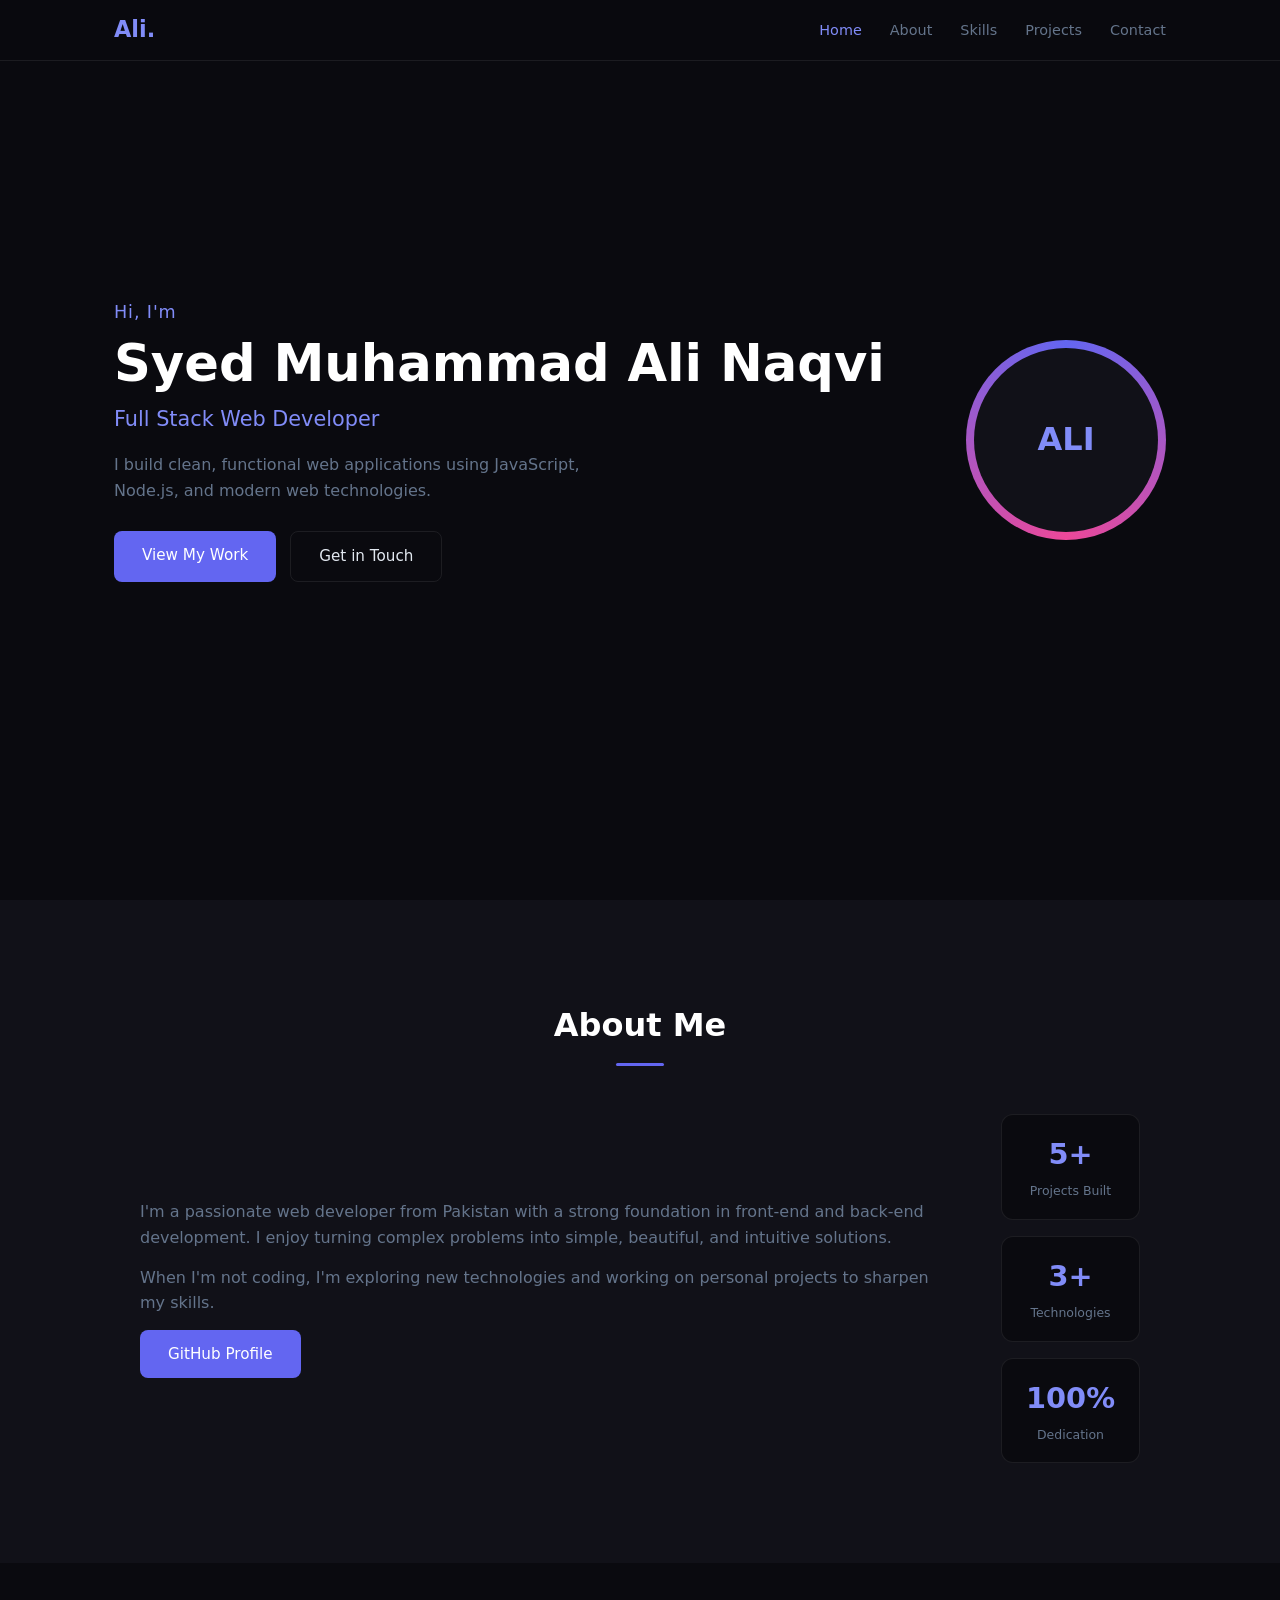
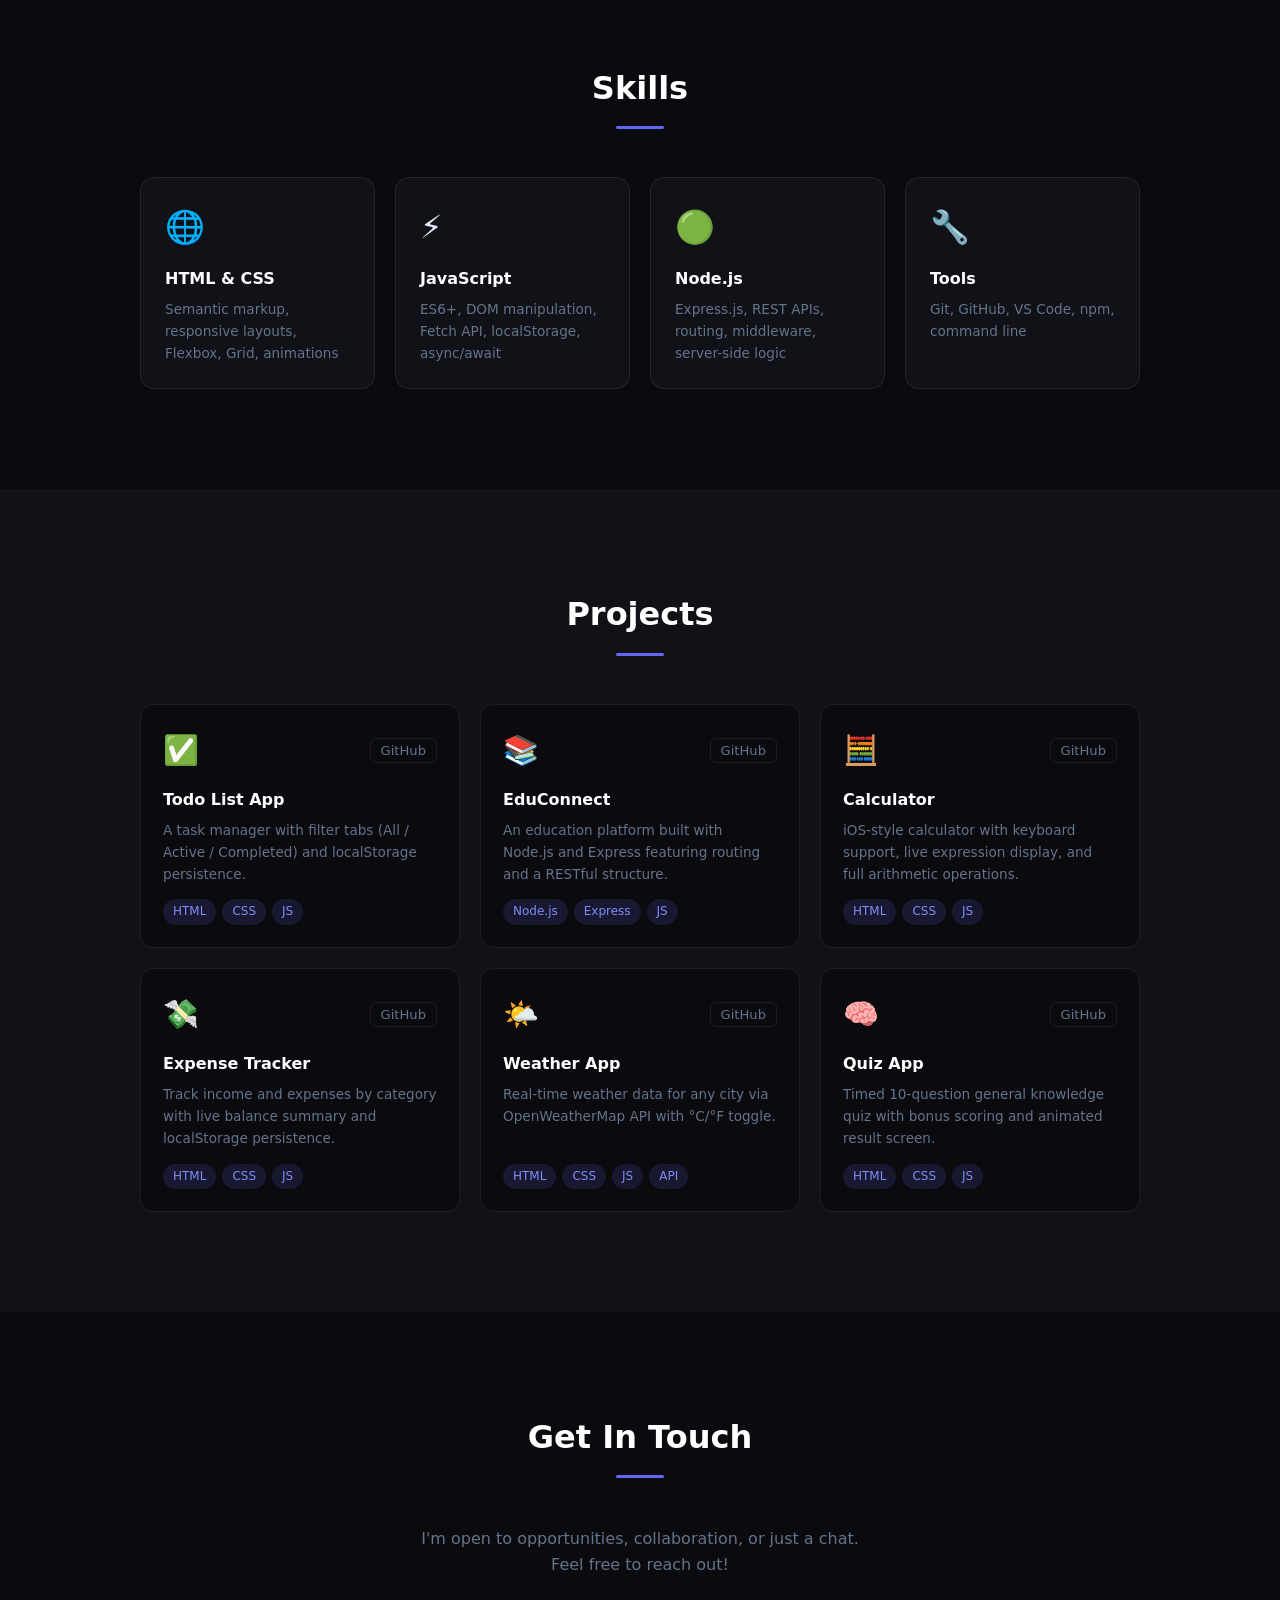
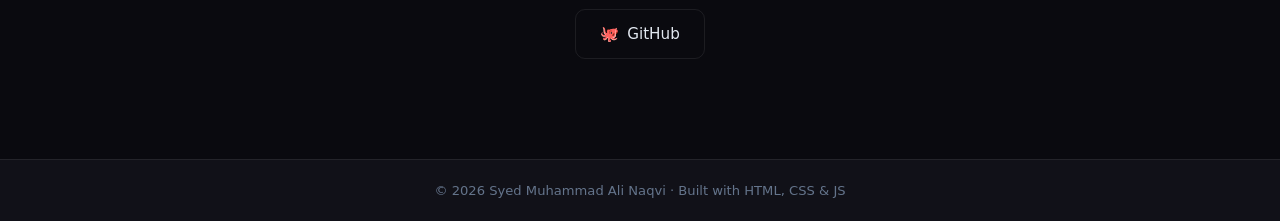
==== index.html @ d0a333a7 "fix: point project cards to exact GitHub repos" ====
<!DOCTYPE html>
<html lang="en">
<head>
  <meta charset="UTF-8" />
  <meta name="viewport" content="width=device-width, initial-scale=1.0"/>
  <title>Ali Naqvi | Portfolio</title>
  <link rel="stylesheet" href="style.css" />
</head>
<body>

  <!-- NAV -->
  <nav id="navbar">
    <div class="nav-inner">
      <span class="logo">Ali.</span>
      <ul class="nav-links">
        <li><a href="#hero">Home</a></li>
        <li><a href="#about">About</a></li>
        <li><a href="#skills">Skills</a></li>
        <li><a href="#projects">Projects</a></li>
        <li><a href="#contact">Contact</a></li>
      </ul>
      <button class="hamburger" id="hamburger">&#9776;</button>
    </div>
  </nav>

  <!-- HERO -->
  <section id="hero">
    <div class="hero-content">
      <p class="greeting">Hi, I'm</p>
      <h1>Syed Muhammad Ali Naqvi</h1>
      <h2 class="tagline">Full Stack Web Developer</h2>
      <p class="hero-desc">I build clean, functional web applications using JavaScript, Node.js, and modern web technologies.</p>
      <div class="hero-btns">
        <a href="#projects" class="btn-primary">View My Work</a>
        <a href="#contact" class="btn-outline">Get in Touch</a>
      </div>
    </div>
    <div class="hero-visual">
      <div class="avatar-ring">
        <div class="avatar-initials">ALI</div>
      </div>
    </div>
  </section>

  <!-- ABOUT -->
  <section id="about">
    <div class="section-inner">
      <h2 class="section-title">About Me</h2>
      <div class="about-grid">
        <div class="about-text">
          <p>I'm a passionate web developer from Pakistan with a strong foundation in front-end and back-end development. I enjoy turning complex problems into simple, beautiful, and intuitive solutions.</p>
          <p>When I'm not coding, I'm exploring new technologies and working on personal projects to sharpen my skills.</p>
          <a href="https://github.com/AliShah1029384756" target="_blank" rel="noopener noreferrer" class="btn-primary">GitHub Profile</a>
        </div>
        <div class="about-stats">
          <div class="stat-box"><span>5+</span><small>Projects Built</small></div>
          <div class="stat-box"><span>3+</span><small>Technologies</small></div>
          <div class="stat-box"><span>100%</span><small>Dedication</small></div>
        </div>
      </div>
    </div>
  </section>

  <!-- SKILLS -->
  <section id="skills">
    <div class="section-inner">
      <h2 class="section-title">Skills</h2>
      <div class="skills-grid">
        <div class="skill-card">
          <div class="skill-icon">🌐</div>
          <h3>HTML & CSS</h3>
          <p>Semantic markup, responsive layouts, Flexbox, Grid, animations</p>
        </div>
        <div class="skill-card">
          <div class="skill-icon">⚡</div>
          <h3>JavaScript</h3>
          <p>ES6+, DOM manipulation, Fetch API, localStorage, async/await</p>
        </div>
        <div class="skill-card">
          <div class="skill-icon">🟢</div>
          <h3>Node.js</h3>
          <p>Express.js, REST APIs, routing, middleware, server-side logic</p>
        </div>
        <div class="skill-card">
          <div class="skill-icon">🔧</div>
          <h3>Tools</h3>
          <p>Git, GitHub, VS Code, npm, command line</p>
        </div>
      </div>
    </div>
  </section>

  <!-- PROJECTS -->
  <section id="projects">
    <div class="section-inner">
      <h2 class="section-title">Projects</h2>
      <div class="projects-grid">
        <div class="project-card">
          <div class="project-top">
            <span class="project-icon">✅</span>
            <div class="project-links">
              <a href="https://github.com/AliShah1029384756/todo-app" target="_blank" rel="noopener noreferrer">GitHub</a>
            </div>
          </div>
          <h3>Todo List App</h3>
          <p>A task manager with filter tabs (All / Active / Completed) and localStorage persistence.</p>
          <div class="project-tags"><span>HTML</span><span>CSS</span><span>JS</span></div>
        </div>
        <div class="project-card">
          <div class="project-top">
            <span class="project-icon">📚</span>
            <div class="project-links">
              <a href="https://github.com/AliShah1029384756/EduConnect" target="_blank" rel="noopener noreferrer">GitHub</a>
            </div>
          </div>
          <h3>EduConnect</h3>
          <p>An education platform built with Node.js and Express featuring routing and a RESTful structure.</p>
          <div class="project-tags"><span>Node.js</span><span>Express</span><span>JS</span></div>
        </div>
        <div class="project-card">
          <div class="project-top">
            <span class="project-icon">🧮</span>
            <div class="project-links">
              <a href="https://github.com/AliShah1029384756/calculator" target="_blank" rel="noopener noreferrer">GitHub</a>
            </div>
          </div>
          <h3>Calculator</h3>
          <p>iOS-style calculator with keyboard support, live expression display, and full arithmetic operations.</p>
          <div class="project-tags"><span>HTML</span><span>CSS</span><span>JS</span></div>
        </div>
        <div class="project-card">
          <div class="project-top">
            <span class="project-icon">💸</span>
            <div class="project-links">
              <a href="https://github.com/AliShah1029384756/expense-tracker" target="_blank" rel="noopener noreferrer">GitHub</a>
            </div>
          </div>
          <h3>Expense Tracker</h3>
          <p>Track income and expenses by category with live balance summary and localStorage persistence.</p>
          <div class="project-tags"><span>HTML</span><span>CSS</span><span>JS</span></div>
        </div>
        <div class="project-card">
          <div class="project-top">
            <span class="project-icon">🌤️</span>
            <div class="project-links">
              <a href="https://github.com/AliShah1029384756/weather-app" target="_blank" rel="noopener noreferrer">GitHub</a>
            </div>
          </div>
          <h3>Weather App</h3>
          <p>Real-time weather data for any city via OpenWeatherMap API with °C/°F toggle.</p>
          <div class="project-tags"><span>HTML</span><span>CSS</span><span>JS</span><span>API</span></div>
        </div>
        <div class="project-card">
          <div class="project-top">
            <span class="project-icon">🧠</span>
            <div class="project-links">
              <a href="https://github.com/AliShah1029384756/quiz-app" target="_blank" rel="noopener noreferrer">GitHub</a>
            </div>
          </div>
          <h3>Quiz App</h3>
          <p>Timed 10-question general knowledge quiz with bonus scoring and animated result screen.</p>
          <div class="project-tags"><span>HTML</span><span>CSS</span><span>JS</span></div>
        </div>
      </div>
    </div>
  </section>

  <!-- CONTACT -->
  <section id="contact">
    <div class="section-inner contact-inner">
      <h2 class="section-title">Get In Touch</h2>
      <p class="contact-subtext">I'm open to opportunities, collaboration, or just a chat. Feel free to reach out!</p>
      <div class="contact-links">
        <a href="https://github.com/AliShah1029384756" target="_blank" rel="noopener noreferrer" class="contact-btn">
          <span>🐙</span> GitHub
        </a>
      </div>
    </div>
  </section>

  <footer>
    <p>© 2026 Syed Muhammad Ali Naqvi · Built with HTML, CSS & JS</p>
  </footer>

  <script src="app.js"></script>
</body>
</html>
---- style.css ----
:root {
  --bg: #0a0a0f;
  --surface: #111118;
  --border: rgba(255,255,255,0.08);
  --accent: #6366f1;
  --accent2: #818cf8;
  --text: #e2e8f0;
  --muted: #64748b;
}

* { margin: 0; padding: 0; box-sizing: border-box; }

html { scroll-behavior: smooth; }

body {
  font-family: 'Segoe UI', system-ui, sans-serif;
  background: var(--bg);
  color: var(--text);
  line-height: 1.6;
}

/* NAV */
#navbar {
  position: fixed;
  top: 0; left: 0; right: 0;
  z-index: 100;
  background: rgba(10,10,15,0.85);
  backdrop-filter: blur(10px);
  border-bottom: 1px solid var(--border);
}

.nav-inner {
  max-width: 1100px;
  margin: 0 auto;
  padding: 0 24px;
  height: 60px;
  display: flex;
  align-items: center;
  justify-content: space-between;
}

.logo {
  font-size: 1.4rem;
  font-weight: 800;
  color: var(--accent2);
}

.nav-links {
  display: flex;
  list-style: none;
  gap: 28px;
}

.nav-links a {
  text-decoration: none;
  color: var(--muted);
  font-size: 0.9rem;
  transition: color 0.2s;
}

.nav-links a:hover { color: var(--text); }

.hamburger {
  display: none;
  background: transparent;
  border: none;
  color: var(--text);
  font-size: 1.4rem;
  cursor: pointer;
}

/* SECTIONS */
section {
  padding: 100px 24px;
}

section:first-of-type { padding-top: 0; }

.section-inner {
  max-width: 1000px;
  margin: 0 auto;
}

.section-title {
  font-size: 2rem;
  font-weight: 700;
  text-align: center;
  margin-bottom: 48px;
  position: relative;
  color: #fff;
}

.section-title::after {
  content: '';
  display: block;
  width: 48px;
  height: 3px;
  background: var(--accent);
  margin: 12px auto 0;
  border-radius: 2px;
}

/* HERO */
#hero {
  min-height: 100vh;
  display: flex;
  align-items: center;
  justify-content: center;
  gap: 60px;
  max-width: 1100px;
  margin: 0 auto;
  padding-top: 80px;
}

.hero-content { flex: 1; }

.greeting {
  color: var(--accent2);
  font-size: 1.1rem;
  margin-bottom: 8px;
  letter-spacing: 0.05em;
}

.hero-content h1 {
  font-size: clamp(2rem, 5vw, 3.2rem);
  font-weight: 800;
  color: #fff;
  line-height: 1.1;
  margin-bottom: 12px;
}

.tagline {
  font-size: 1.3rem;
  color: var(--accent2);
  font-weight: 400;
  margin-bottom: 16px;
}

.hero-desc {
  color: var(--muted);
  max-width: 480px;
  margin-bottom: 28px;
  font-size: 1rem;
}

.hero-btns {
  display: flex;
  gap: 14px;
  flex-wrap: wrap;
}

.btn-primary {
  padding: 12px 28px;
  background: var(--accent);
  color: #fff;
  border: none;
  border-radius: 8px;
  font-size: 0.95rem;
  cursor: pointer;
  text-decoration: none;
  display: inline-block;
  transition: background 0.2s, transform 0.1s;
}

.btn-primary:hover { background: var(--accent2); }
.btn-primary:active { transform: scale(0.97); }

.btn-outline {
  padding: 12px 28px;
  background: transparent;
  color: var(--text);
  border: 1px solid var(--border);
  border-radius: 8px;
  font-size: 0.95rem;
  text-decoration: none;
  display: inline-block;
  transition: border-color 0.2s, color 0.2s;
}

.btn-outline:hover { border-color: var(--accent2); color: var(--accent2); }

/* Avatar */
.hero-visual { flex-shrink: 0; }

.avatar-ring {
  width: 200px;
  height: 200px;
  border-radius: 50%;
  background: conic-gradient(var(--accent), #ec4899, var(--accent));
  display: flex;
  align-items: center;
  justify-content: center;
  animation: rotate 6s linear infinite;
}

@keyframes rotate { to { transform: rotate(360deg); } }

.avatar-initials {
  width: 184px;
  height: 184px;
  border-radius: 50%;
  background: var(--surface);
  display: flex;
  align-items: center;
  justify-content: center;
  font-size: 2rem;
  font-weight: 800;
  color: var(--accent2);
  animation: rotate 6s linear infinite reverse;
}

/* ABOUT */
#about { background: var(--surface); }

.about-grid {
  display: grid;
  grid-template-columns: 1fr auto;
  gap: 48px;
  align-items: center;
}

.about-text p {
  color: var(--muted);
  margin-bottom: 14px;
  font-size: 1rem;
}

.about-stats {
  display: flex;
  flex-direction: column;
  gap: 16px;
}

.stat-box {
  background: var(--bg);
  border: 1px solid var(--border);
  border-radius: 12px;
  padding: 16px 24px;
  text-align: center;
}

.stat-box span {
  display: block;
  font-size: 1.8rem;
  font-weight: 800;
  color: var(--accent2);
}

.stat-box small { color: var(--muted); font-size: 0.78rem; }

/* SKILLS */
.skills-grid {
  display: grid;
  grid-template-columns: repeat(auto-fit, minmax(220px, 1fr));
  gap: 20px;
}

.skill-card {
  background: var(--surface);
  border: 1px solid var(--border);
  border-radius: 14px;
  padding: 24px;
  transition: border-color 0.2s, transform 0.2s;
}

.skill-card:hover { border-color: var(--accent); transform: translateY(-4px); }

.skill-icon { font-size: 2rem; margin-bottom: 12px; }

.skill-card h3 {
  font-size: 1rem;
  color: #fff;
  margin-bottom: 8px;
}

.skill-card p { color: var(--muted); font-size: 0.85rem; }

/* PROJECTS */
#projects { background: var(--surface); }

.projects-grid {
  display: grid;
  grid-template-columns: repeat(auto-fit, minmax(280px, 1fr));
  gap: 20px;
}

.project-card {
  background: var(--bg);
  border: 1px solid var(--border);
  border-radius: 14px;
  padding: 22px;
  transition: border-color 0.2s, transform 0.2s;
  display: flex;
  flex-direction: column;
}

.project-card:hover { border-color: var(--accent); transform: translateY(-4px); }

.project-top {
  display: flex;
  justify-content: space-between;
  align-items: center;
  margin-bottom: 14px;
}

.project-icon { font-size: 1.8rem; }

.project-links a {
  color: var(--muted);
  text-decoration: none;
  font-size: 0.82rem;
  border: 1px solid var(--border);
  padding: 4px 10px;
  border-radius: 6px;
  transition: color 0.2s, border-color 0.2s;
}

.project-links a:hover { color: var(--accent2); border-color: var(--accent2); }

.project-card h3 {
  font-size: 1rem;
  color: #fff;
  margin-bottom: 8px;
}

.project-card p {
  color: var(--muted);
  font-size: 0.85rem;
  flex: 1;
  margin-bottom: 14px;
}

.project-tags {
  display: flex;
  flex-wrap: wrap;
  gap: 6px;
}

.project-tags span {
  background: rgba(99,102,241,0.15);
  color: var(--accent2);
  padding: 3px 10px;
  border-radius: 20px;
  font-size: 0.75rem;
}

/* CONTACT */
.contact-inner { text-align: center; }

.contact-subtext {
  color: var(--muted);
  max-width: 440px;
  margin: 0 auto 32px;
}

.contact-links { display: flex; gap: 14px; justify-content: center; flex-wrap: wrap; }

.contact-btn {
  display: flex;
  align-items: center;
  gap: 8px;
  padding: 12px 24px;
  border: 1px solid var(--border);
  border-radius: 10px;
  color: var(--text);
  text-decoration: none;
  font-size: 0.95rem;
  transition: border-color 0.2s, color 0.2s;
}

.contact-btn:hover { border-color: var(--accent2); color: var(--accent2); }

/* FOOTER */
footer {
  background: var(--surface);
  border-top: 1px solid var(--border);
  text-align: center;
  padding: 20px;
  color: var(--muted);
  font-size: 0.82rem;
}

/* RESPONSIVE */
@media (max-width: 768px) {
  #hero { flex-direction: column; text-align: center; gap: 32px; padding: 100px 24px 60px; }
  .hero-desc { margin: 0 auto 28px; }
  .hero-btns { justify-content: center; }
  .about-grid { grid-template-columns: 1fr; }
  .about-stats { flex-direction: row; justify-content: center; }
  .nav-links { display: none; }
  .hamburger { display: block; }
  .nav-links.open {
    display: flex;
    flex-direction: column;
    position: absolute;
    top: 60px; left: 0; right: 0;
    background: rgba(10,10,15,0.98);
    padding: 20px;
    gap: 16px;
    border-bottom: 1px solid var(--border);
  }
}
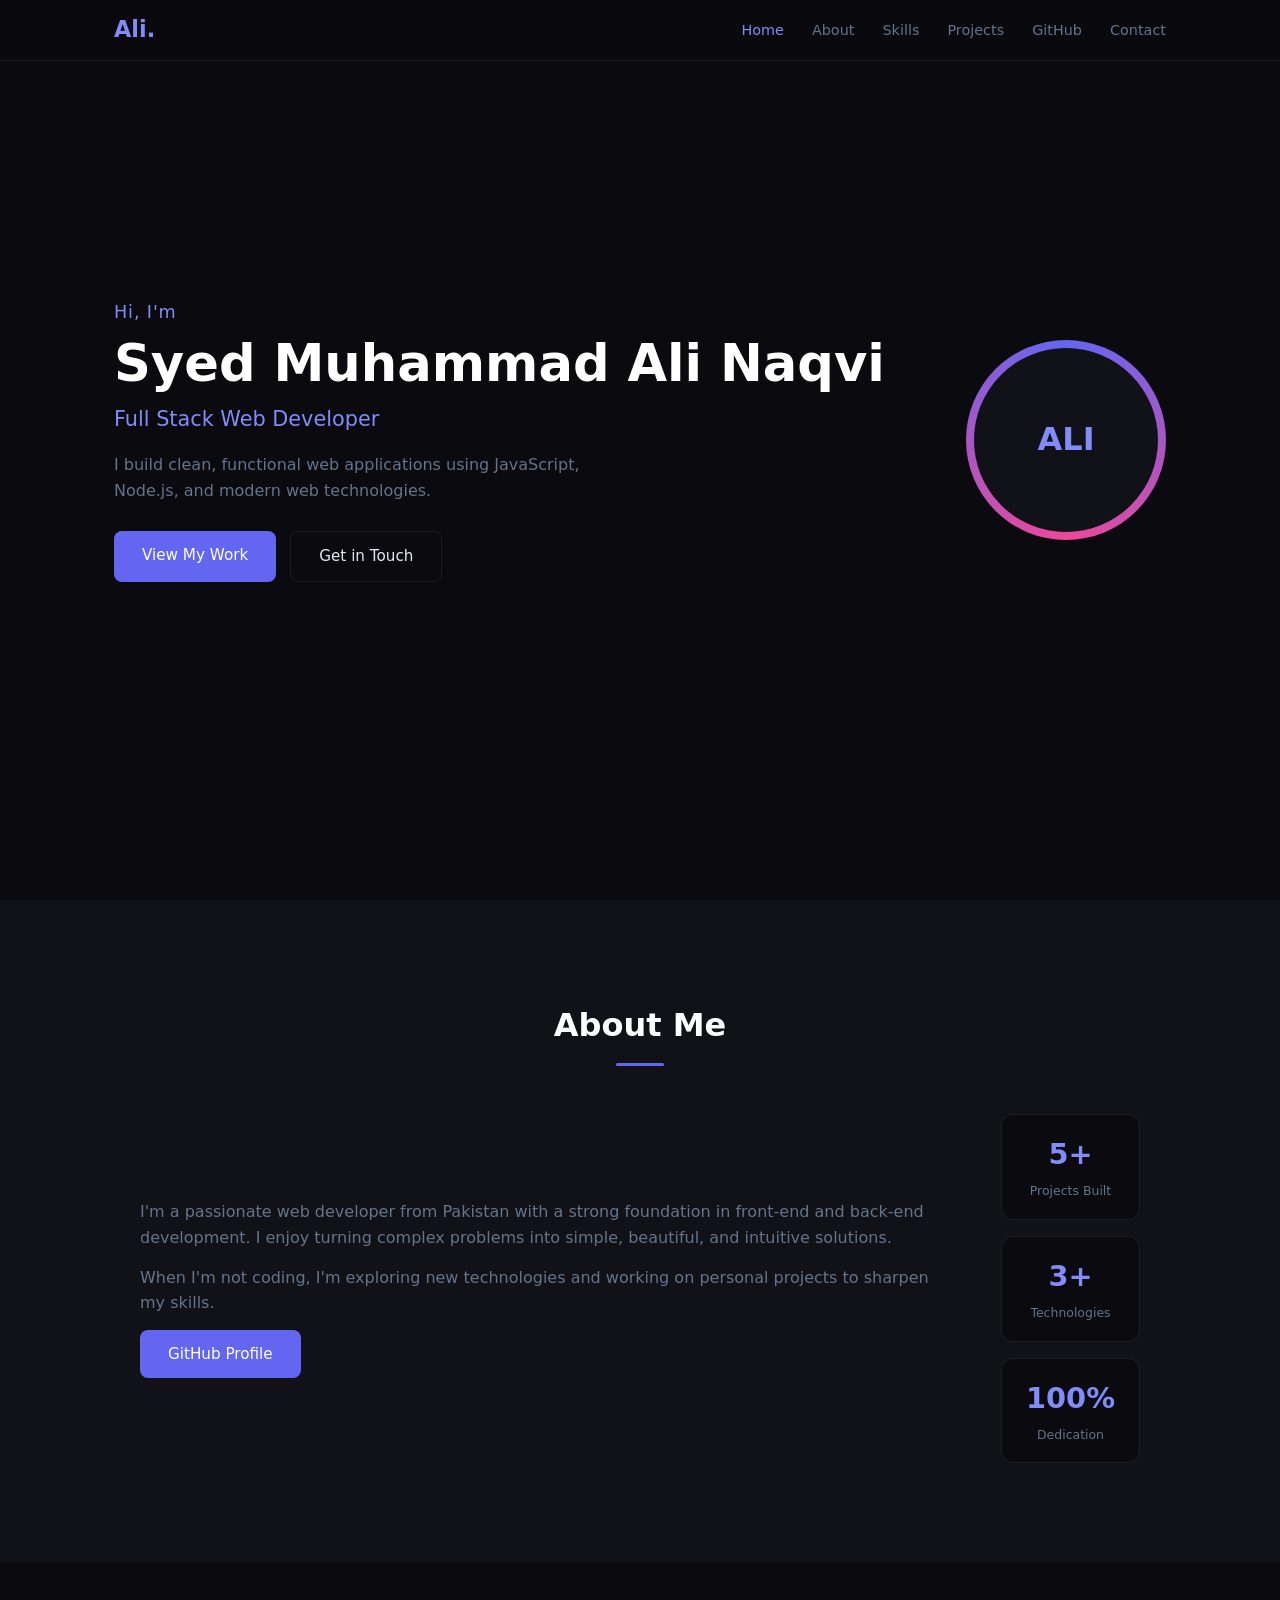
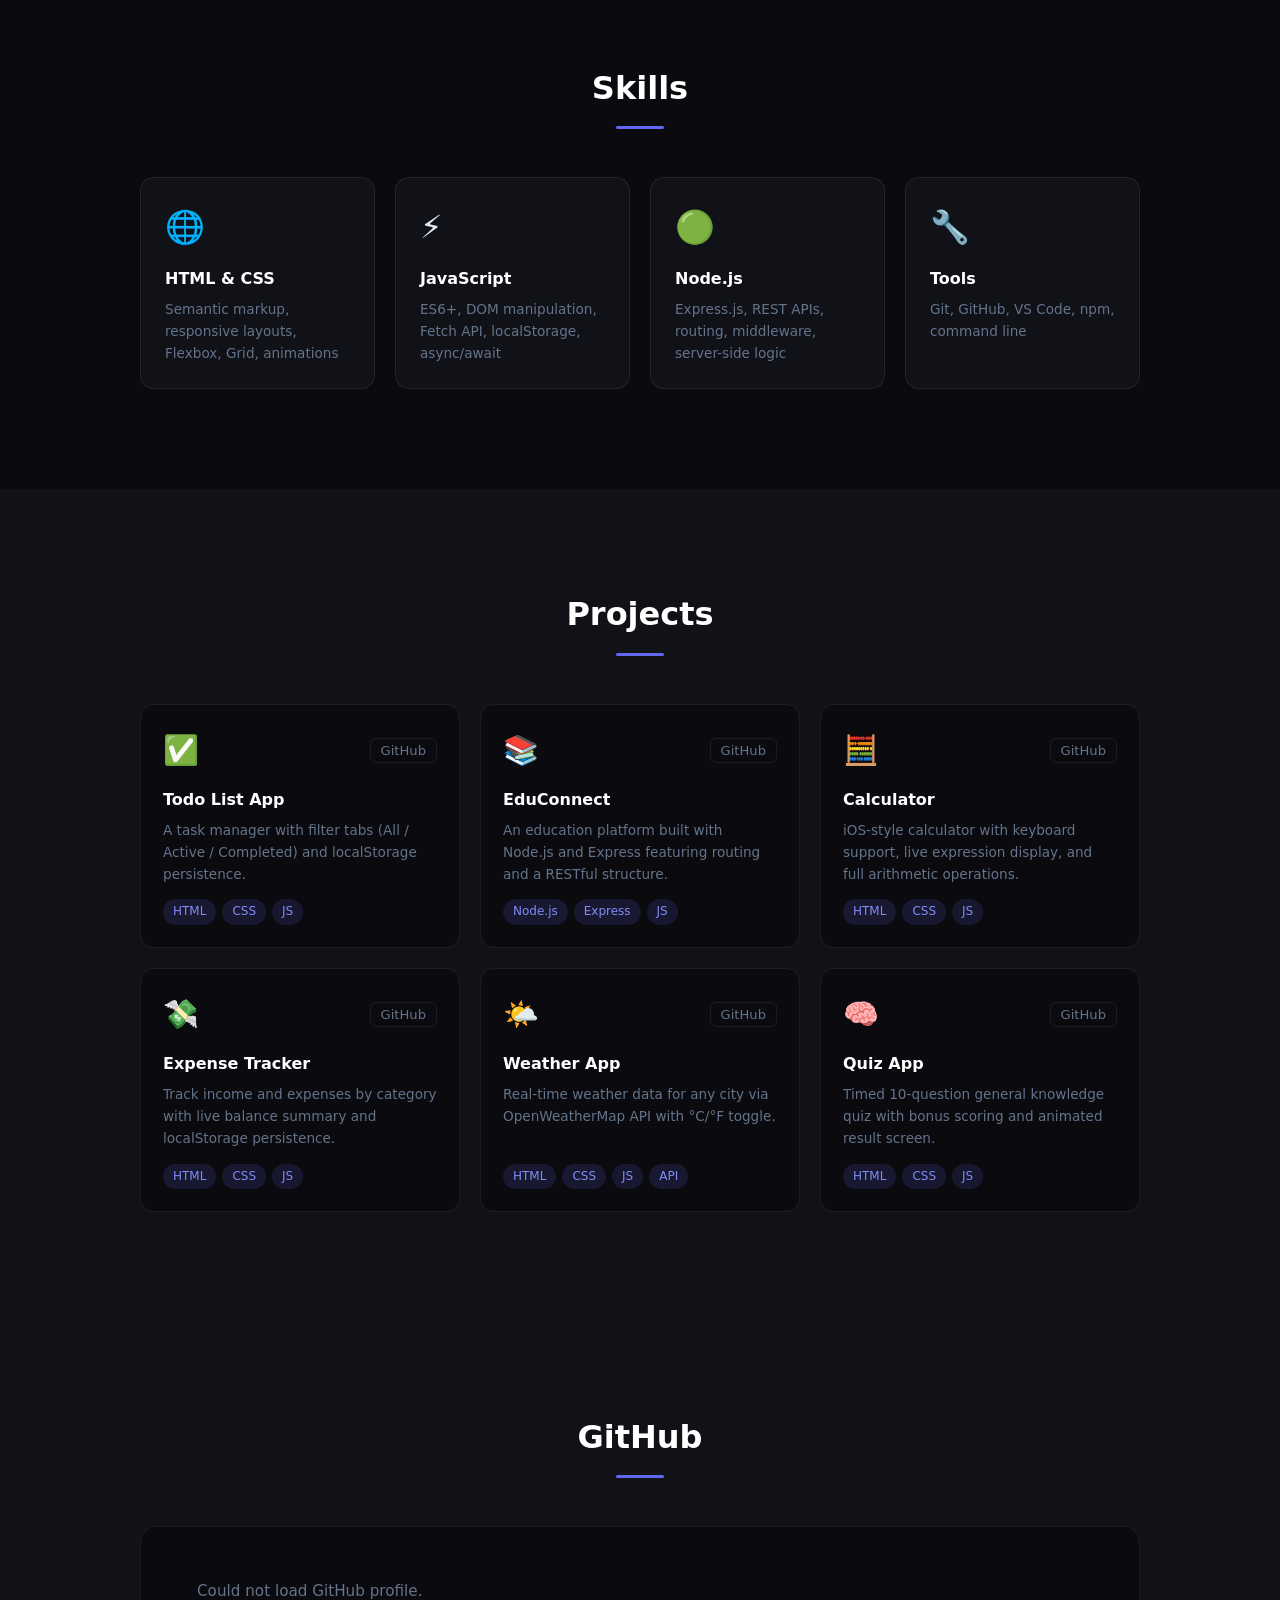
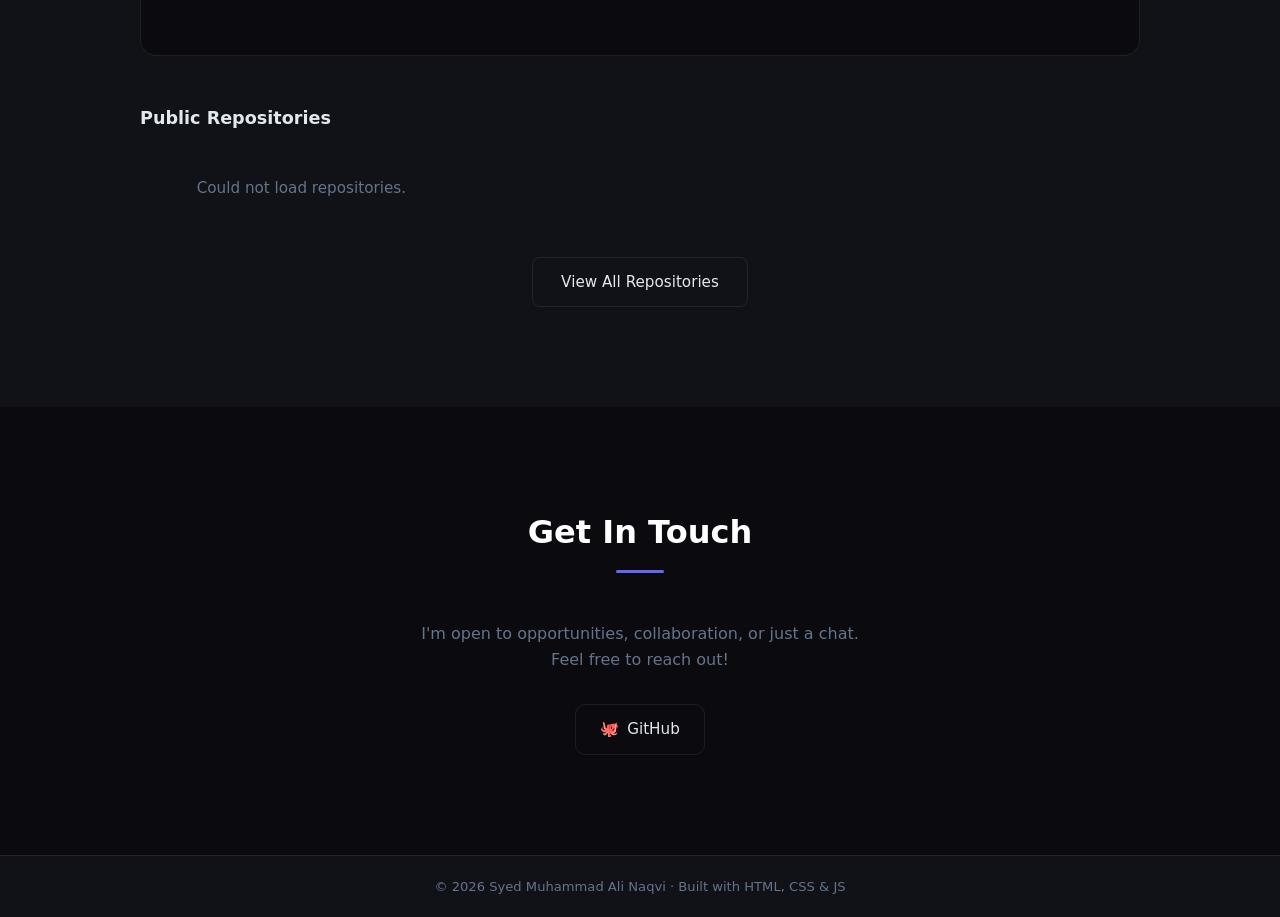
==== commit 41971c9c: "Add GitHub API integration: profile card and repository grid Co-authored-by: AliShah1029384756 <1277" ====
--- a/index.html
+++ b/index.html
@@ -17,6 +17,7 @@
         <li><a href="#about">About</a></li>
         <li><a href="#skills">Skills</a></li>
         <li><a href="#projects">Projects</a></li>
+        <li><a href="#github">GitHub</a></li>
         <li><a href="#contact">Contact</a></li>
       </ul>
       <button class="hamburger" id="hamburger">&#9776;</button>
@@ -165,6 +166,28 @@
     </div>
   </section>
 
+  <!-- GITHUB -->
+  <section id="github">
+    <div class="section-inner">
+      <h2 class="section-title">GitHub</h2>
+
+      <!-- Profile card -->
+      <div id="gh-profile" class="gh-profile-card">
+        <div class="gh-loading">Loading profile…</div>
+      </div>
+
+      <!-- Repos grid -->
+      <h3 class="gh-repos-title">Public Repositories</h3>
+      <div id="gh-repos" class="gh-repos-grid">
+        <div class="gh-loading">Loading repositories…</div>
+      </div>
+
+      <div class="gh-view-all">
+        <a href="https://github.com/AliShah1029384756?tab=repositories" target="_blank" rel="noopener noreferrer" class="btn-outline">View All Repositories</a>
+      </div>
+    </div>
+  </section>
+
   <!-- CONTACT -->
   <section id="contact">
     <div class="section-inner contact-inner">
--- a/style.css
+++ b/style.css
@@ -343,6 +343,132 @@
   border-radius: 20px;
   font-size: 0.75rem;
 }
+
+/* GITHUB */
+#github { background: var(--surface); }
+
+.gh-loading {
+  color: var(--muted);
+  text-align: center;
+  padding: 24px;
+  font-size: 0.95rem;
+}
+
+/* Profile card */
+.gh-profile-card {
+  display: flex;
+  align-items: center;
+  gap: 28px;
+  background: var(--bg);
+  border: 1px solid var(--border);
+  border-radius: 16px;
+  padding: 28px 32px;
+  margin-bottom: 48px;
+  flex-wrap: wrap;
+}
+
+.gh-avatar {
+  width: 96px;
+  height: 96px;
+  border-radius: 50%;
+  border: 3px solid var(--accent);
+  flex-shrink: 0;
+}
+
+.gh-profile-info { flex: 1; min-width: 200px; }
+
+.gh-profile-info h3 {
+  font-size: 1.4rem;
+  font-weight: 700;
+  color: #fff;
+  margin-bottom: 4px;
+}
+
+.gh-username {
+  color: var(--accent2);
+  font-size: 0.9rem;
+  margin-bottom: 8px;
+}
+
+.gh-bio {
+  color: var(--muted);
+  font-size: 0.9rem;
+  margin-bottom: 14px;
+  max-width: 480px;
+}
+
+.gh-stats {
+  display: flex;
+  gap: 20px;
+  flex-wrap: wrap;
+}
+
+.gh-stat {
+  text-align: center;
+}
+
+.gh-stat span {
+  display: block;
+  font-size: 1.2rem;
+  font-weight: 700;
+  color: var(--accent2);
+}
+
+.gh-stat small { color: var(--muted); font-size: 0.75rem; }
+
+/* Repos grid */
+.gh-repos-title {
+  font-size: 1.1rem;
+  font-weight: 600;
+  color: var(--text);
+  margin-bottom: 20px;
+}
+
+.gh-repos-grid {
+  display: grid;
+  grid-template-columns: repeat(auto-fill, minmax(280px, 1fr));
+  gap: 16px;
+  margin-bottom: 32px;
+}
+
+.gh-repo-card {
+  background: var(--bg);
+  border: 1px solid var(--border);
+  border-radius: 12px;
+  padding: 20px;
+  display: flex;
+  flex-direction: column;
+  gap: 8px;
+  transition: border-color 0.2s, transform 0.2s;
+  text-decoration: none;
+  color: inherit;
+}
+
+.gh-repo-card:hover { border-color: var(--accent); transform: translateY(-3px); }
+
+.gh-repo-name {
+  font-size: 0.95rem;
+  font-weight: 600;
+  color: var(--accent2);
+}
+
+.gh-repo-desc {
+  color: var(--muted);
+  font-size: 0.82rem;
+  flex: 1;
+}
+
+.gh-repo-meta {
+  display: flex;
+  gap: 14px;
+  font-size: 0.78rem;
+  color: var(--muted);
+  flex-wrap: wrap;
+}
+
+.gh-repo-meta span { display: flex; align-items: center; gap: 4px; }
+
+.gh-view-all { text-align: center; }
 
 /* CONTACT */
 .contact-inner { text-align: center; }
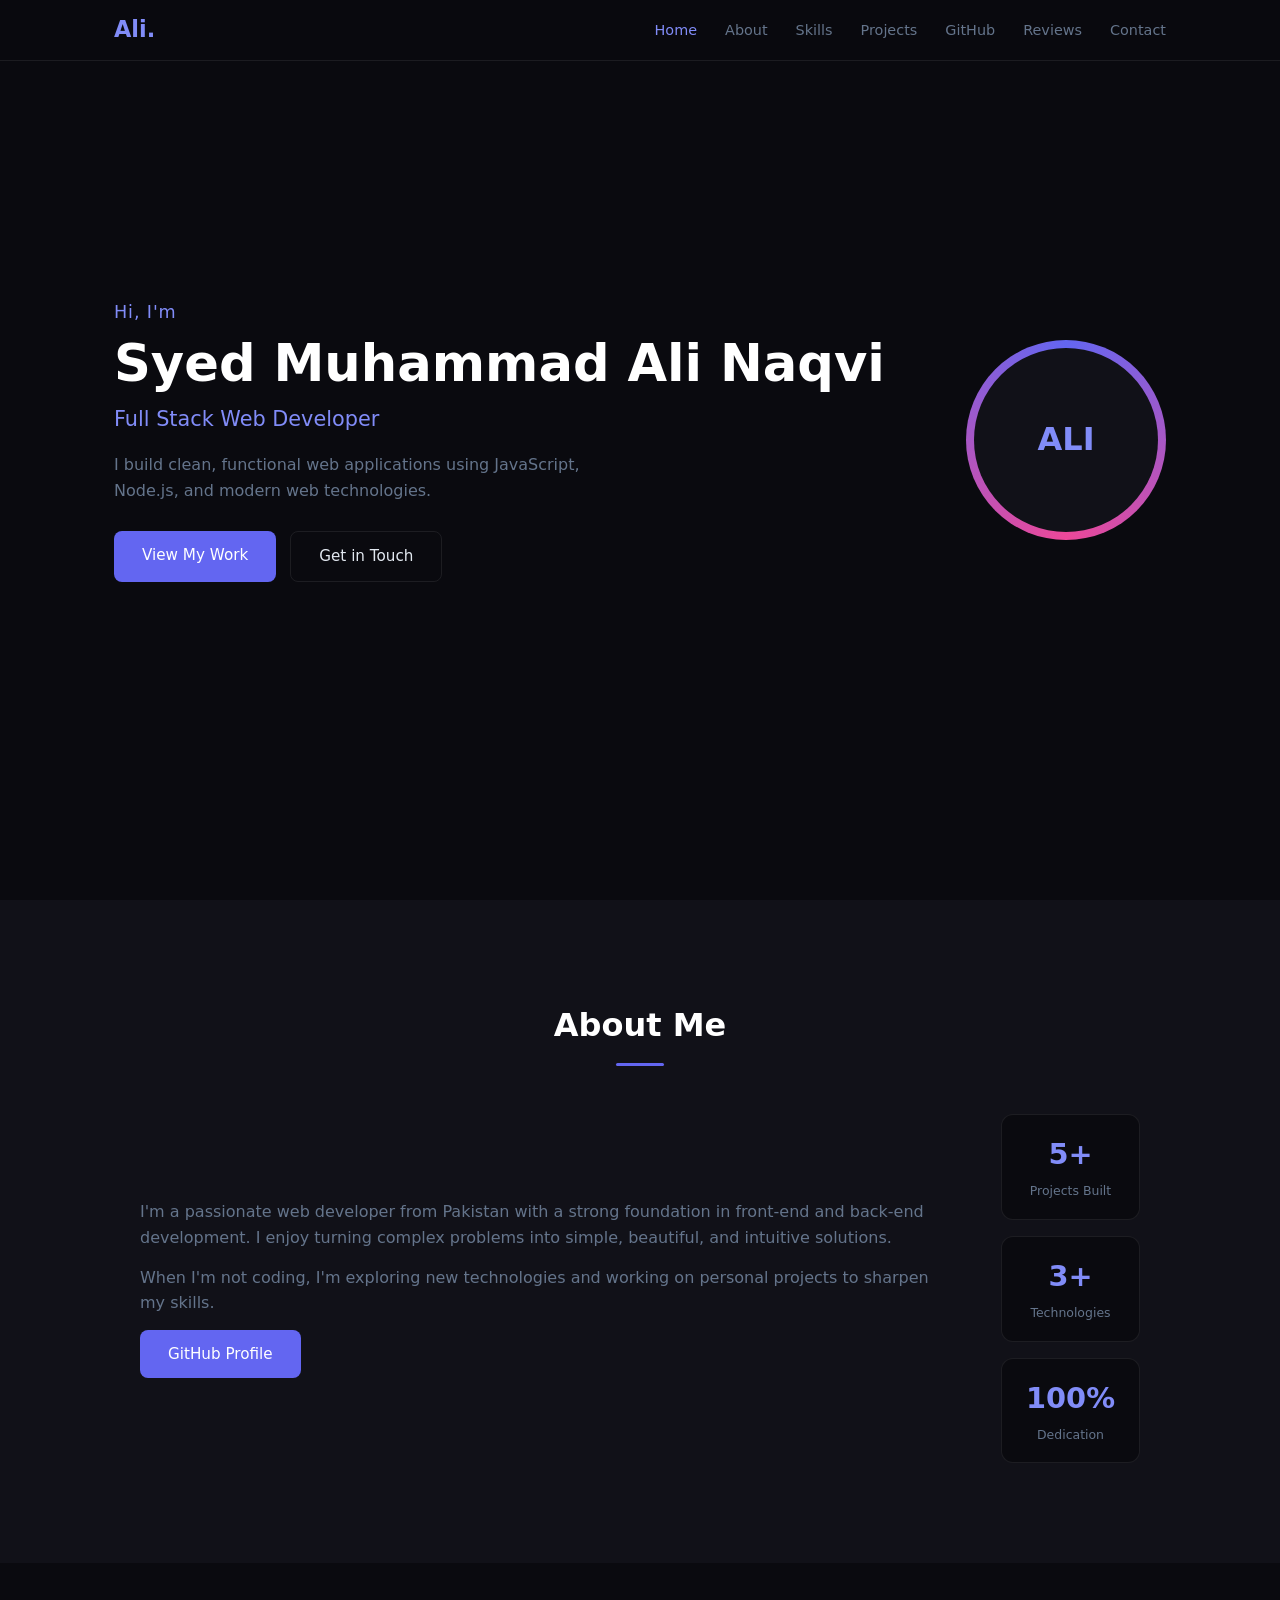
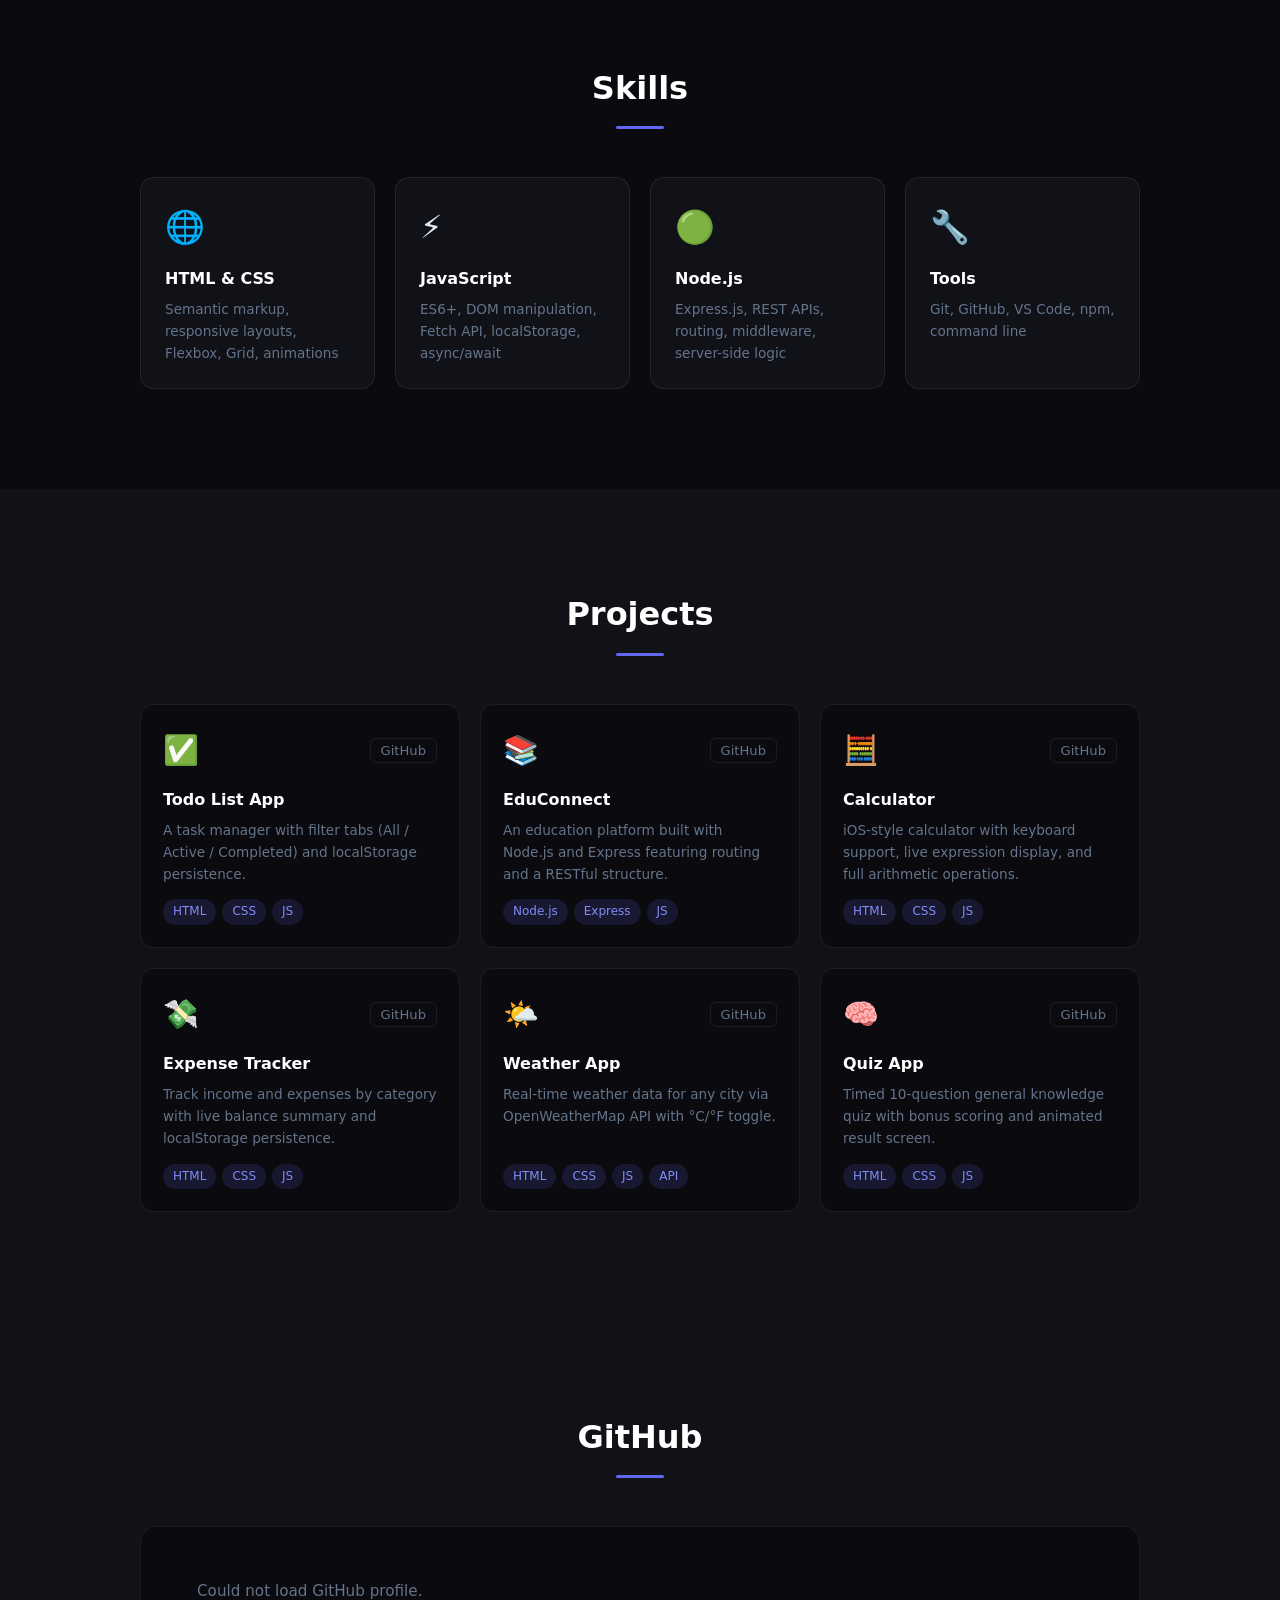
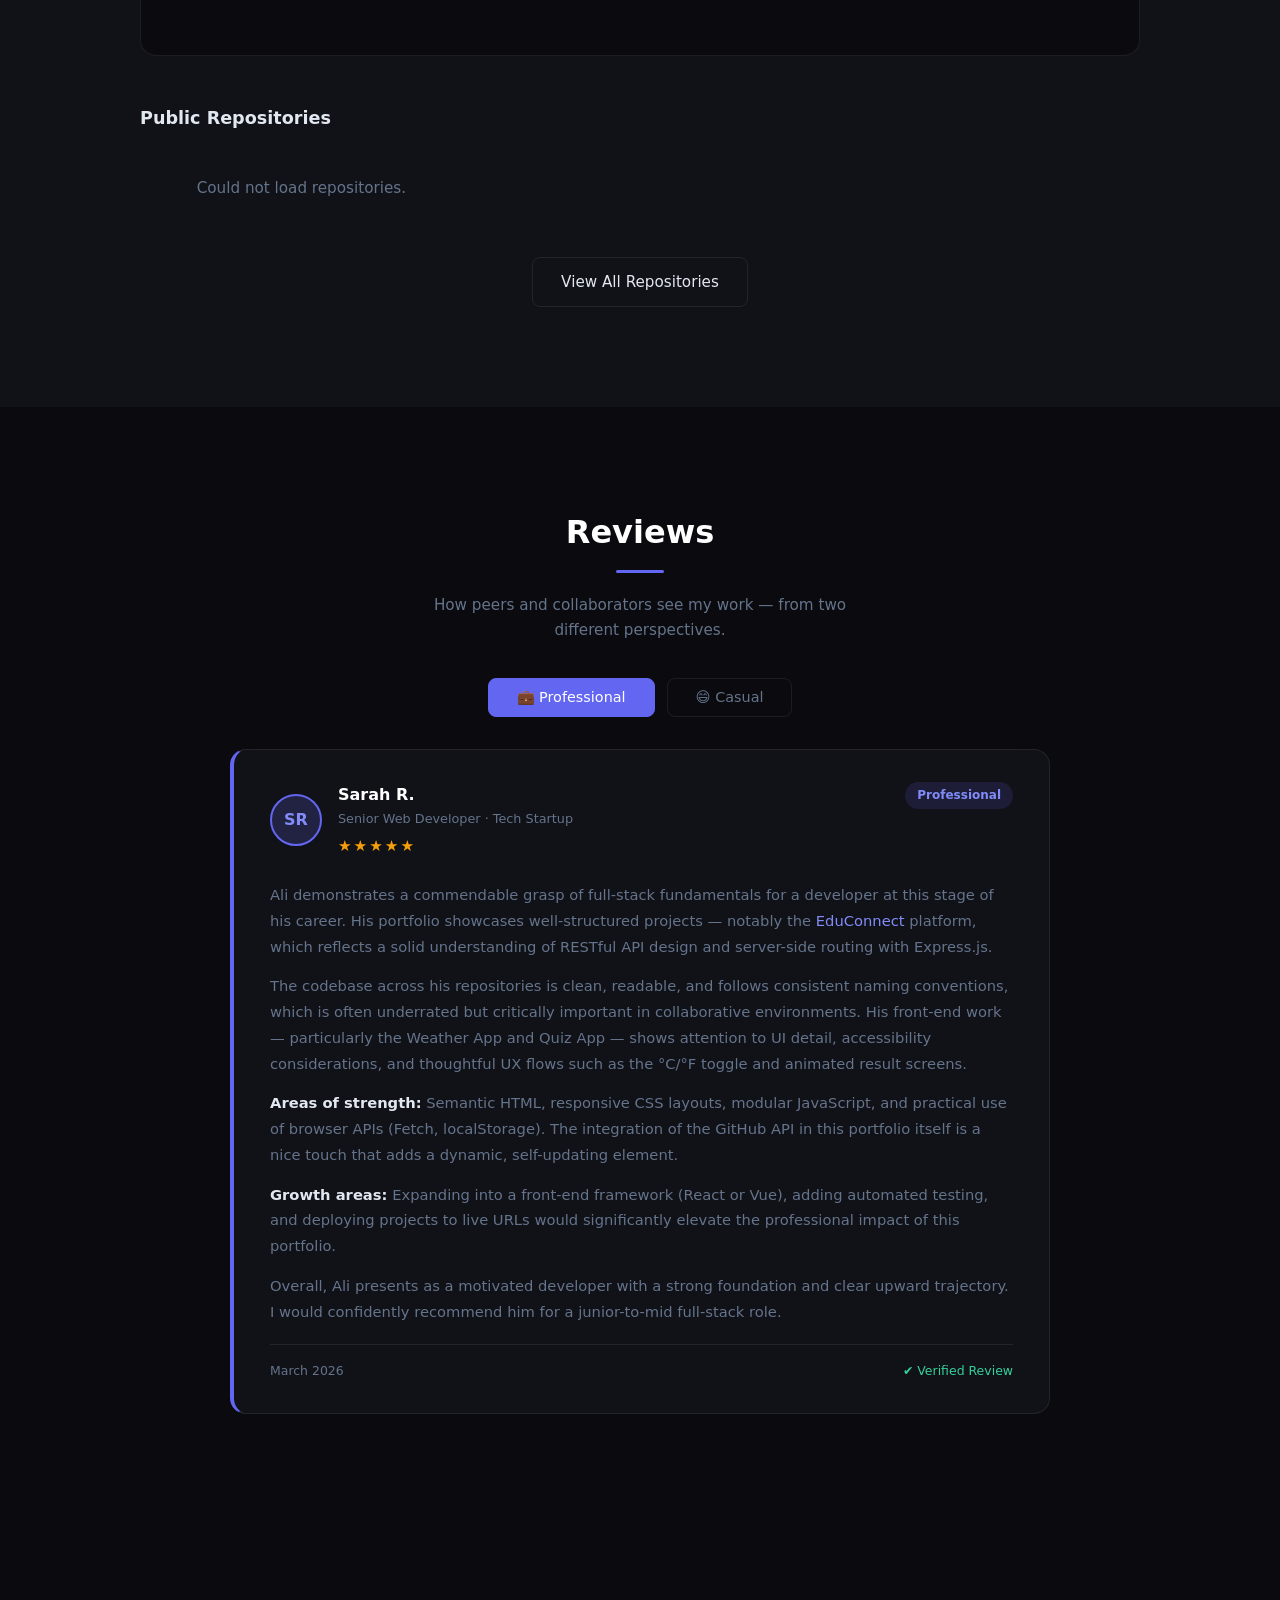
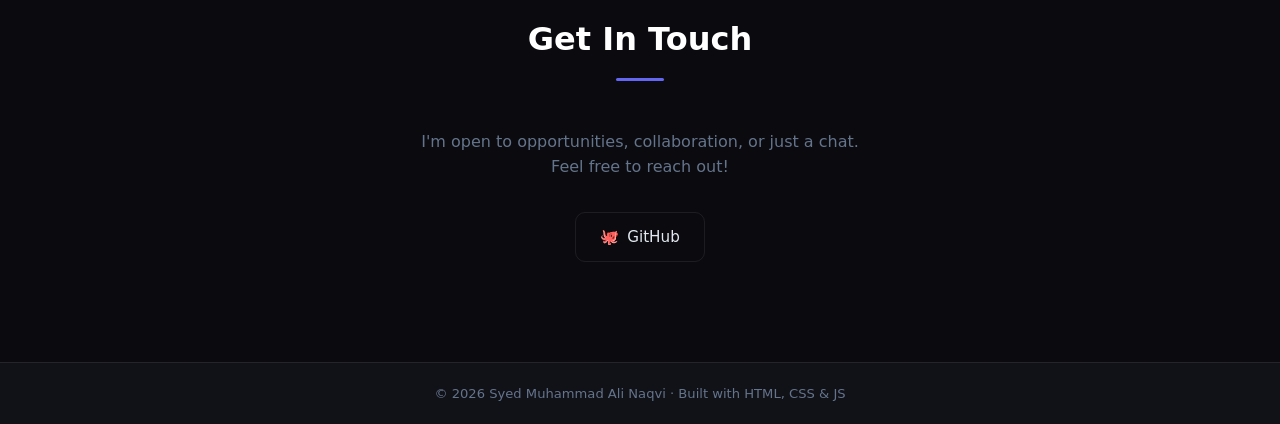
==== commit 587e90aa: "Add professional and casual reviews section with tab switcher Co-authored-by: AliShah1029384756 <127" ====
--- a/index.html
+++ b/index.html
@@ -18,6 +18,7 @@
         <li><a href="#skills">Skills</a></li>
         <li><a href="#projects">Projects</a></li>
         <li><a href="#github">GitHub</a></li>
+        <li><a href="#reviews">Reviews</a></li>
         <li><a href="#contact">Contact</a></li>
       </ul>
       <button class="hamburger" id="hamburger">&#9776;</button>
@@ -188,6 +189,72 @@
     </div>
   </section>
 
+  <!-- REVIEWS -->
+  <section id="reviews">
+    <div class="section-inner">
+      <h2 class="section-title">Reviews</h2>
+      <p class="reviews-subtext">How peers and collaborators see my work — from two different perspectives.</p>
+
+      <div class="reviews-toggle">
+        <button class="review-tab active" data-target="review-professional">💼 Professional</button>
+        <button class="review-tab" data-target="review-casual">😄 Casual</button>
+      </div>
+
+      <!-- Professional Review -->
+      <div id="review-professional" class="review-panel active">
+        <div class="review-card review-card--professional">
+          <div class="review-header">
+            <div class="review-avatar review-avatar--pro">SR</div>
+            <div class="review-meta">
+              <strong>Sarah R.</strong>
+              <span class="review-role">Senior Web Developer · Tech Startup</span>
+              <div class="review-stars">★★★★★</div>
+            </div>
+            <span class="review-badge">Professional</span>
+          </div>
+          <blockquote class="review-body">
+            <p>Ali demonstrates a commendable grasp of full-stack fundamentals for a developer at this stage of his career. His portfolio showcases well-structured projects — notably the <em>EduConnect</em> platform, which reflects a solid understanding of RESTful API design and server-side routing with Express.js.</p>
+            <p>The codebase across his repositories is clean, readable, and follows consistent naming conventions, which is often underrated but critically important in collaborative environments. His front-end work — particularly the Weather App and Quiz App — shows attention to UI detail, accessibility considerations, and thoughtful UX flows such as the °C/°F toggle and animated result screens.</p>
+            <p><strong>Areas of strength:</strong> Semantic HTML, responsive CSS layouts, modular JavaScript, and practical use of browser APIs (Fetch, localStorage). The integration of the GitHub API in this portfolio itself is a nice touch that adds a dynamic, self-updating element.</p>
+            <p><strong>Growth areas:</strong> Expanding into a front-end framework (React or Vue), adding automated testing, and deploying projects to live URLs would significantly elevate the professional impact of this portfolio.</p>
+            <p>Overall, Ali presents as a motivated developer with a strong foundation and clear upward trajectory. I would confidently recommend him for a junior-to-mid full-stack role.</p>
+          </blockquote>
+          <div class="review-footer">
+            <span class="review-date">March 2026</span>
+            <span class="review-verified">✔ Verified Review</span>
+          </div>
+        </div>
+      </div>
+
+      <!-- Casual Review -->
+      <div id="review-casual" class="review-panel">
+        <div class="review-card review-card--casual">
+          <div class="review-header">
+            <div class="review-avatar review-avatar--casual">ZK</div>
+            <div class="review-meta">
+              <strong>Zain K.</strong>
+              <span class="review-role">Fellow Dev &amp; Friend</span>
+              <div class="review-stars">★★★★★</div>
+            </div>
+            <span class="review-badge review-badge--casual">Casual</span>
+          </div>
+          <blockquote class="review-body">
+            <p>Okay bro, I've gone through Ali's stuff and honestly? It's pretty sick 🔥. Like, the portfolio itself looks slick — dark theme, smooth scrolling, the little spinning avatar ring thing? Genuinely cool.</p>
+            <p>I messed around with the Calculator and it just works — keyboard shortcuts and everything, feels like a real app. The Todo app is clean too, not just some bare-bones thing; it actually saves your tasks so you don't lose everything on refresh. Smart.</p>
+            <p>The Weather App pulling live data is impressive for someone who's still learning — API stuff can be a pain but he made it look easy. And the GitHub section that loads his actual repos automatically? That's not beginner stuff, that takes real thinking.</p>
+            <p>If I'm being real, I'd love to see a live demo link on each project card so you don't have to clone stuff to try it. And maybe throw in a dark/light mode toggle just for fun — but that's being picky.</p>
+            <p>Honestly Ali's going places 🚀. Solid work for where he's at, and you can tell he actually cares about the details. Would 100% work with him on a project.</p>
+          </blockquote>
+          <div class="review-footer">
+            <span class="review-date">March 2026</span>
+            <span class="review-verified">👍 Friend Review</span>
+          </div>
+        </div>
+      </div>
+
+    </div>
+  </section>
+
   <!-- CONTACT -->
   <section id="contact">
     <div class="section-inner contact-inner">
--- a/style.css
+++ b/style.css
@@ -469,6 +469,143 @@
 .gh-repo-meta span { display: flex; align-items: center; gap: 4px; }
 
 .gh-view-all { text-align: center; }
+
+/* REVIEWS */
+#reviews { background: var(--bg); }
+
+.reviews-subtext {
+  color: var(--muted);
+  text-align: center;
+  max-width: 480px;
+  margin: -28px auto 36px;
+  font-size: 0.95rem;
+}
+
+.reviews-toggle {
+  display: flex;
+  justify-content: center;
+  gap: 12px;
+  margin-bottom: 32px;
+}
+
+.review-tab {
+  padding: 10px 28px;
+  border-radius: 8px;
+  border: 1px solid var(--border);
+  background: transparent;
+  color: var(--muted);
+  font-size: 0.9rem;
+  cursor: pointer;
+  transition: all 0.2s;
+  font-family: inherit;
+}
+
+.review-tab:hover { border-color: var(--accent2); color: var(--accent2); }
+.review-tab.active { background: var(--accent); border-color: var(--accent); color: #fff; }
+
+.review-panel { display: none; }
+.review-panel.active { display: block; }
+
+.review-card {
+  background: var(--surface);
+  border: 1px solid var(--border);
+  border-radius: 16px;
+  padding: 32px 36px;
+  max-width: 820px;
+  margin: 0 auto;
+  position: relative;
+}
+
+.review-card--professional { border-left: 4px solid var(--accent); }
+.review-card--casual       { border-left: 4px solid #ec4899; }
+
+.review-header {
+  display: flex;
+  align-items: center;
+  gap: 16px;
+  margin-bottom: 24px;
+  flex-wrap: wrap;
+}
+
+.review-avatar {
+  width: 52px;
+  height: 52px;
+  border-radius: 50%;
+  display: flex;
+  align-items: center;
+  justify-content: center;
+  font-weight: 700;
+  font-size: 1rem;
+  flex-shrink: 0;
+}
+
+.review-avatar--pro    { background: rgba(99,102,241,0.2); color: var(--accent2); border: 2px solid var(--accent); }
+.review-avatar--casual { background: rgba(236,72,153,0.2); color: #f472b6;        border: 2px solid #ec4899; }
+
+.review-meta { flex: 1; }
+
+.review-meta strong {
+  display: block;
+  color: #fff;
+  font-size: 1rem;
+  margin-bottom: 2px;
+}
+
+.review-role {
+  display: block;
+  color: var(--muted);
+  font-size: 0.8rem;
+  margin-bottom: 4px;
+}
+
+.review-stars { color: #f59e0b; font-size: 0.95rem; letter-spacing: 2px; }
+
+.review-badge {
+  padding: 4px 12px;
+  border-radius: 20px;
+  font-size: 0.75rem;
+  font-weight: 600;
+  background: rgba(99,102,241,0.15);
+  color: var(--accent2);
+  align-self: flex-start;
+}
+
+.review-badge--casual {
+  background: rgba(236,72,153,0.15);
+  color: #f472b6;
+}
+
+.review-body {
+  margin: 0 0 20px 0;
+  padding: 0;
+  border: none;
+}
+
+.review-body p {
+  color: var(--muted);
+  font-size: 0.92rem;
+  line-height: 1.75;
+  margin-bottom: 14px;
+}
+
+.review-body p:last-child { margin-bottom: 0; }
+
+.review-body em  { color: var(--accent2); font-style: normal; }
+.review-body strong { color: var(--text); }
+
+.review-footer {
+  display: flex;
+  justify-content: space-between;
+  align-items: center;
+  padding-top: 16px;
+  border-top: 1px solid var(--border);
+  font-size: 0.78rem;
+  color: var(--muted);
+  flex-wrap: wrap;
+  gap: 8px;
+}
+
+.review-verified { color: #34d399; }
 
 /* CONTACT */
 .contact-inner { text-align: center; }
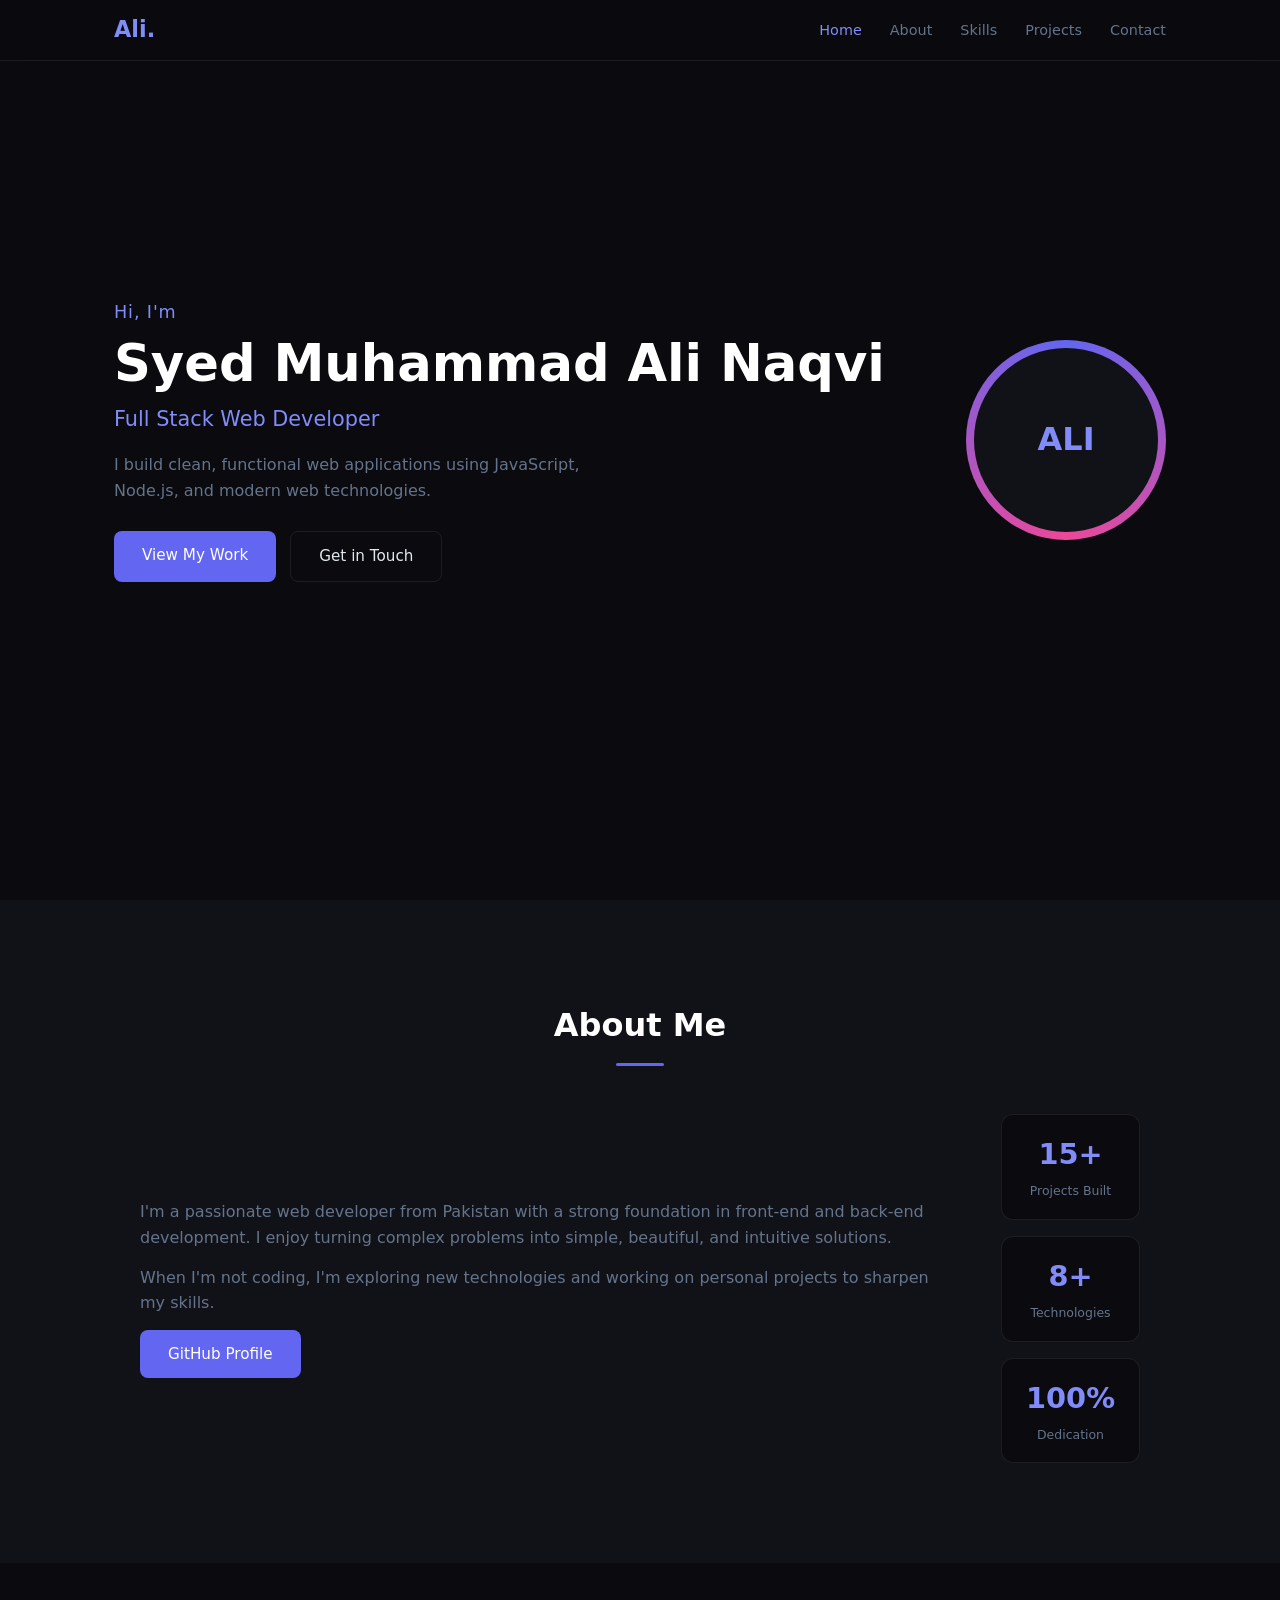
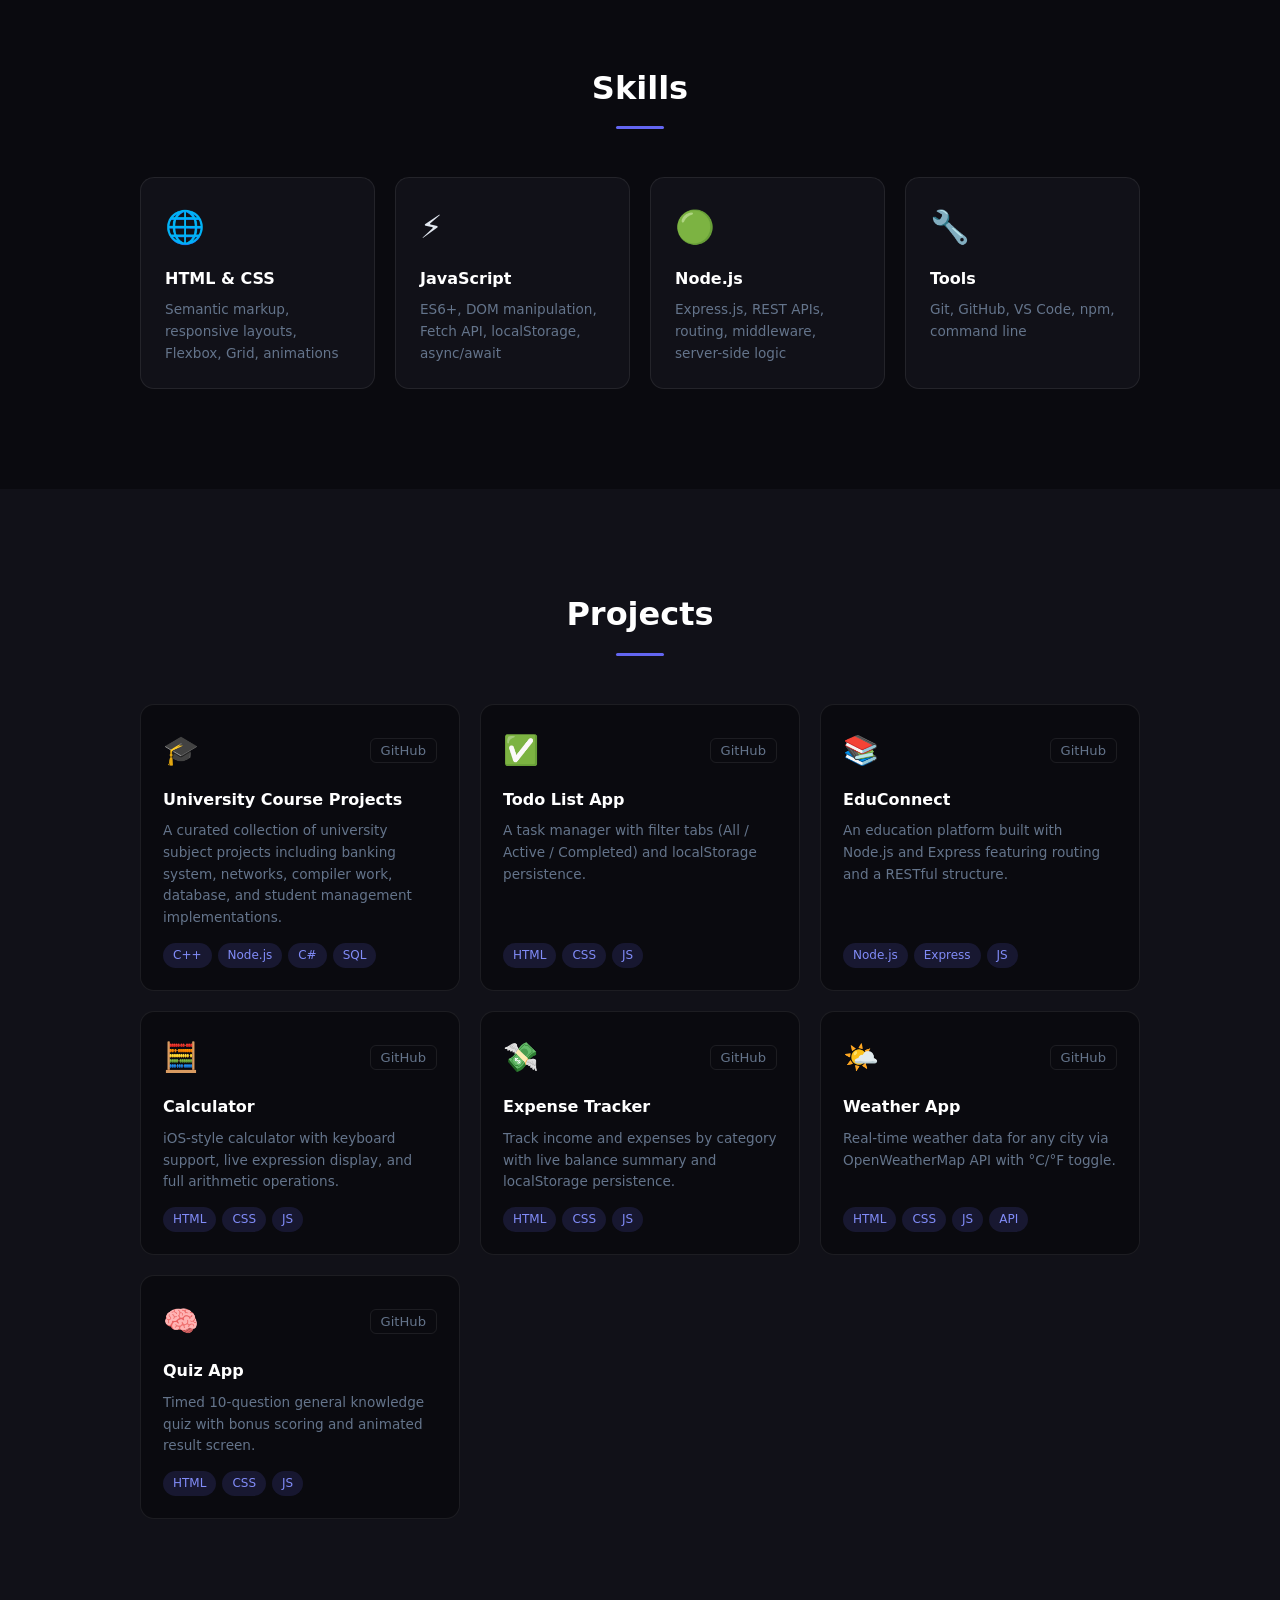
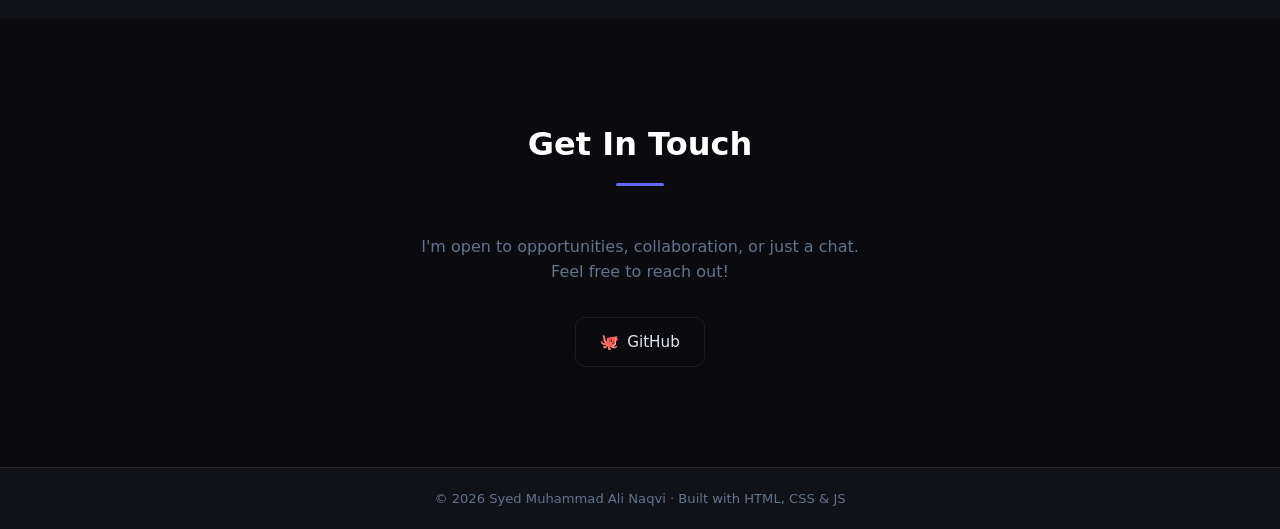
==== commit a8713fd1: "feat: showcase university projects in portfolio cards" ====
--- a/index.html
+++ b/index.html
@@ -17,8 +17,6 @@
         <li><a href="#about">About</a></li>
         <li><a href="#skills">Skills</a></li>
         <li><a href="#projects">Projects</a></li>
-        <li><a href="#github">GitHub</a></li>
-        <li><a href="#reviews">Reviews</a></li>
         <li><a href="#contact">Contact</a></li>
       </ul>
       <button class="hamburger" id="hamburger">&#9776;</button>
@@ -55,8 +53,8 @@
           <a href="https://github.com/AliShah1029384756" target="_blank" rel="noopener noreferrer" class="btn-primary">GitHub Profile</a>
         </div>
         <div class="about-stats">
-          <div class="stat-box"><span>5+</span><small>Projects Built</small></div>
-          <div class="stat-box"><span>3+</span><small>Technologies</small></div>
+          <div class="stat-box"><span>15+</span><small>Projects Built</small></div>
+          <div class="stat-box"><span>8+</span><small>Technologies</small></div>
           <div class="stat-box"><span>100%</span><small>Dedication</small></div>
         </div>
       </div>
@@ -97,6 +95,18 @@
     <div class="section-inner">
       <h2 class="section-title">Projects</h2>
       <div class="projects-grid">
+        <div class="project-card">
+          <div class="project-top">
+            <span class="project-icon">🎓</span>
+            <div class="project-links">
+              <a href="https://github.com/AliShah1029384756/university-course-projects" target="_blank" rel="noopener noreferrer">GitHub</a>
+            </div>
+          </div>
+          <h3>University Course Projects</h3>
+          <p>A curated collection of university subject projects including banking system, networks, compiler work, database, and student management implementations.</p>
+          <div class="project-tags"><span>C++</span><span>Node.js</span><span>C#</span><span>SQL</span></div>
+        </div>
+
         <div class="project-card">
           <div class="project-top">
             <span class="project-icon">✅</span>
@@ -167,94 +177,6 @@
     </div>
   </section>
 
-  <!-- GITHUB -->
-  <section id="github">
-    <div class="section-inner">
-      <h2 class="section-title">GitHub</h2>
-
-      <!-- Profile card -->
-      <div id="gh-profile" class="gh-profile-card">
-        <div class="gh-loading">Loading profile…</div>
-      </div>
-
-      <!-- Repos grid -->
-      <h3 class="gh-repos-title">Public Repositories</h3>
-      <div id="gh-repos" class="gh-repos-grid">
-        <div class="gh-loading">Loading repositories…</div>
-      </div>
-
-      <div class="gh-view-all">
-        <a href="https://github.com/AliShah1029384756?tab=repositories" target="_blank" rel="noopener noreferrer" class="btn-outline">View All Repositories</a>
-      </div>
-    </div>
-  </section>
-
-  <!-- REVIEWS -->
-  <section id="reviews">
-    <div class="section-inner">
-      <h2 class="section-title">Reviews</h2>
-      <p class="reviews-subtext">How peers and collaborators see my work — from two different perspectives.</p>
-
-      <div class="reviews-toggle">
-        <button class="review-tab active" data-target="review-professional">💼 Professional</button>
-        <button class="review-tab" data-target="review-casual">😄 Casual</button>
-      </div>
-
-      <!-- Professional Review -->
-      <div id="review-professional" class="review-panel active">
-        <div class="review-card review-card--professional">
-          <div class="review-header">
-            <div class="review-avatar review-avatar--pro">SR</div>
-            <div class="review-meta">
-              <strong>Sarah R.</strong>
-              <span class="review-role">Senior Web Developer · Tech Startup</span>
-              <div class="review-stars">★★★★★</div>
-            </div>
-            <span class="review-badge">Professional</span>
-          </div>
-          <blockquote class="review-body">
-            <p>Ali demonstrates a commendable grasp of full-stack fundamentals for a developer at this stage of his career. His portfolio showcases well-structured projects — notably the <em>EduConnect</em> platform, which reflects a solid understanding of RESTful API design and server-side routing with Express.js.</p>
-            <p>The codebase across his repositories is clean, readable, and follows consistent naming conventions, which is often underrated but critically important in collaborative environments. His front-end work — particularly the Weather App and Quiz App — shows attention to UI detail, accessibility considerations, and thoughtful UX flows such as the °C/°F toggle and animated result screens.</p>
-            <p><strong>Areas of strength:</strong> Semantic HTML, responsive CSS layouts, modular JavaScript, and practical use of browser APIs (Fetch, localStorage). The integration of the GitHub API in this portfolio itself is a nice touch that adds a dynamic, self-updating element.</p>
-            <p><strong>Growth areas:</strong> Expanding into a front-end framework (React or Vue), adding automated testing, and deploying projects to live URLs would significantly elevate the professional impact of this portfolio.</p>
-            <p>Overall, Ali presents as a motivated developer with a strong foundation and clear upward trajectory. I would confidently recommend him for a junior-to-mid full-stack role.</p>
-          </blockquote>
-          <div class="review-footer">
-            <span class="review-date">March 2026</span>
-            <span class="review-verified">✔ Verified Review</span>
-          </div>
-        </div>
-      </div>
-
-      <!-- Casual Review -->
-      <div id="review-casual" class="review-panel">
-        <div class="review-card review-card--casual">
-          <div class="review-header">
-            <div class="review-avatar review-avatar--casual">ZK</div>
-            <div class="review-meta">
-              <strong>Zain K.</strong>
-              <span class="review-role">Fellow Dev &amp; Friend</span>
-              <div class="review-stars">★★★★★</div>
-            </div>
-            <span class="review-badge review-badge--casual">Casual</span>
-          </div>
-          <blockquote class="review-body">
-            <p>Okay bro, I've gone through Ali's stuff and honestly? It's pretty sick 🔥. Like, the portfolio itself looks slick — dark theme, smooth scrolling, the little spinning avatar ring thing? Genuinely cool.</p>
-            <p>I messed around with the Calculator and it just works — keyboard shortcuts and everything, feels like a real app. The Todo app is clean too, not just some bare-bones thing; it actually saves your tasks so you don't lose everything on refresh. Smart.</p>
-            <p>The Weather App pulling live data is impressive for someone who's still learning — API stuff can be a pain but he made it look easy. And the GitHub section that loads his actual repos automatically? That's not beginner stuff, that takes real thinking.</p>
-            <p>If I'm being real, I'd love to see a live demo link on each project card so you don't have to clone stuff to try it. And maybe throw in a dark/light mode toggle just for fun — but that's being picky.</p>
-            <p>Honestly Ali's going places 🚀. Solid work for where he's at, and you can tell he actually cares about the details. Would 100% work with him on a project.</p>
-          </blockquote>
-          <div class="review-footer">
-            <span class="review-date">March 2026</span>
-            <span class="review-verified">👍 Friend Review</span>
-          </div>
-        </div>
-      </div>
-
-    </div>
-  </section>
-
   <!-- CONTACT -->
   <section id="contact">
     <div class="section-inner contact-inner">
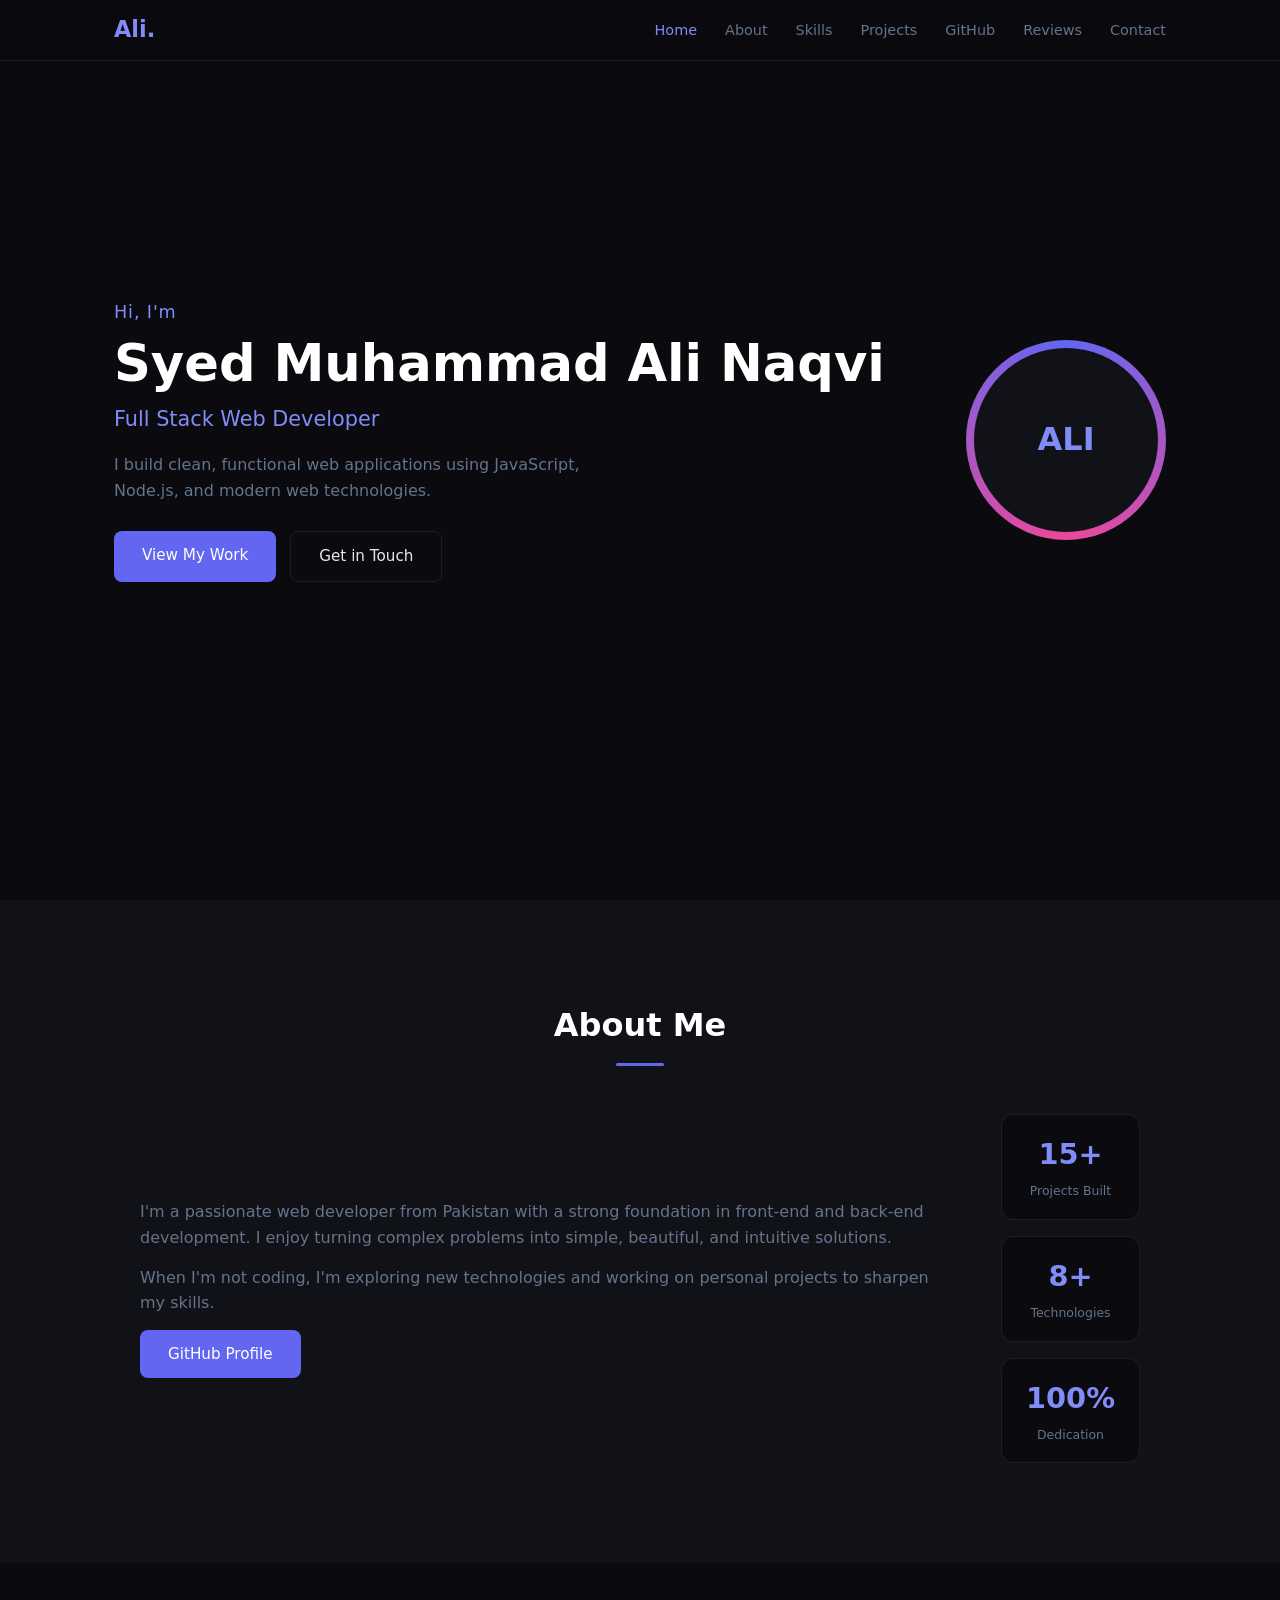
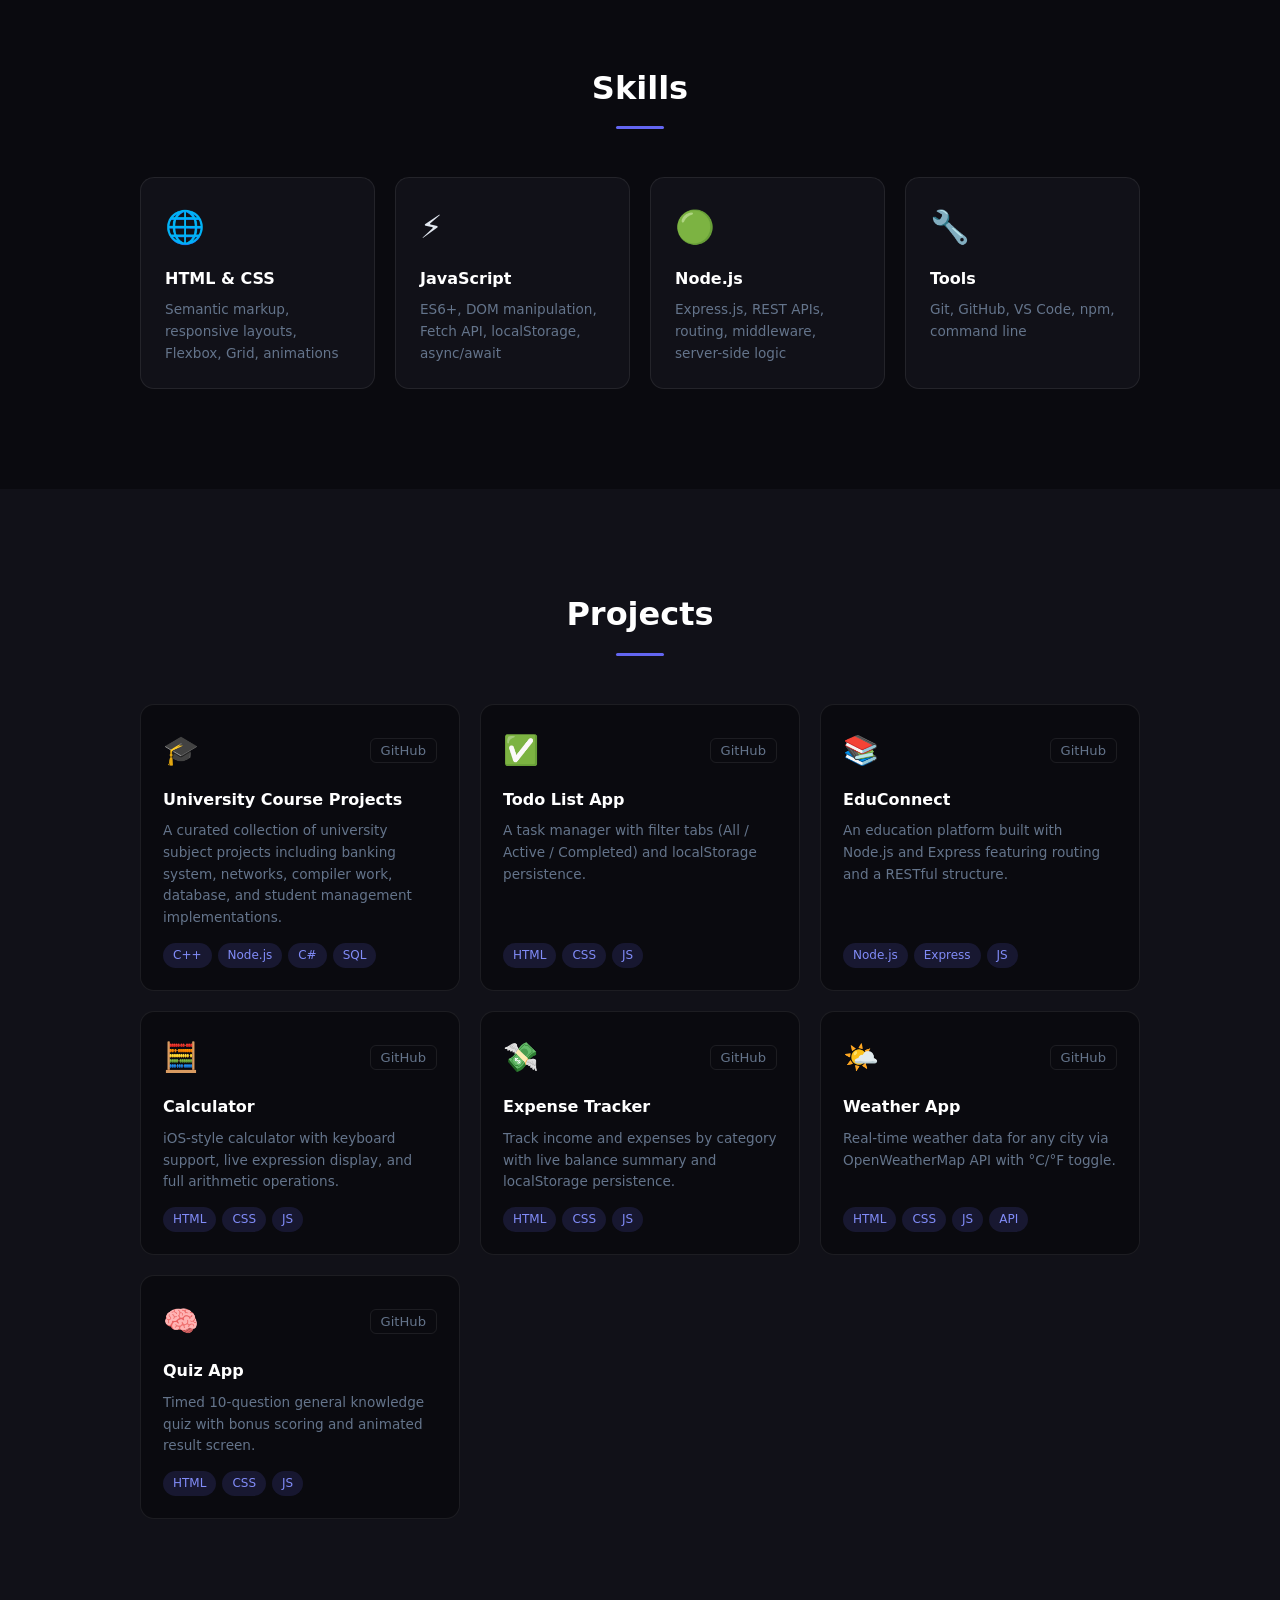
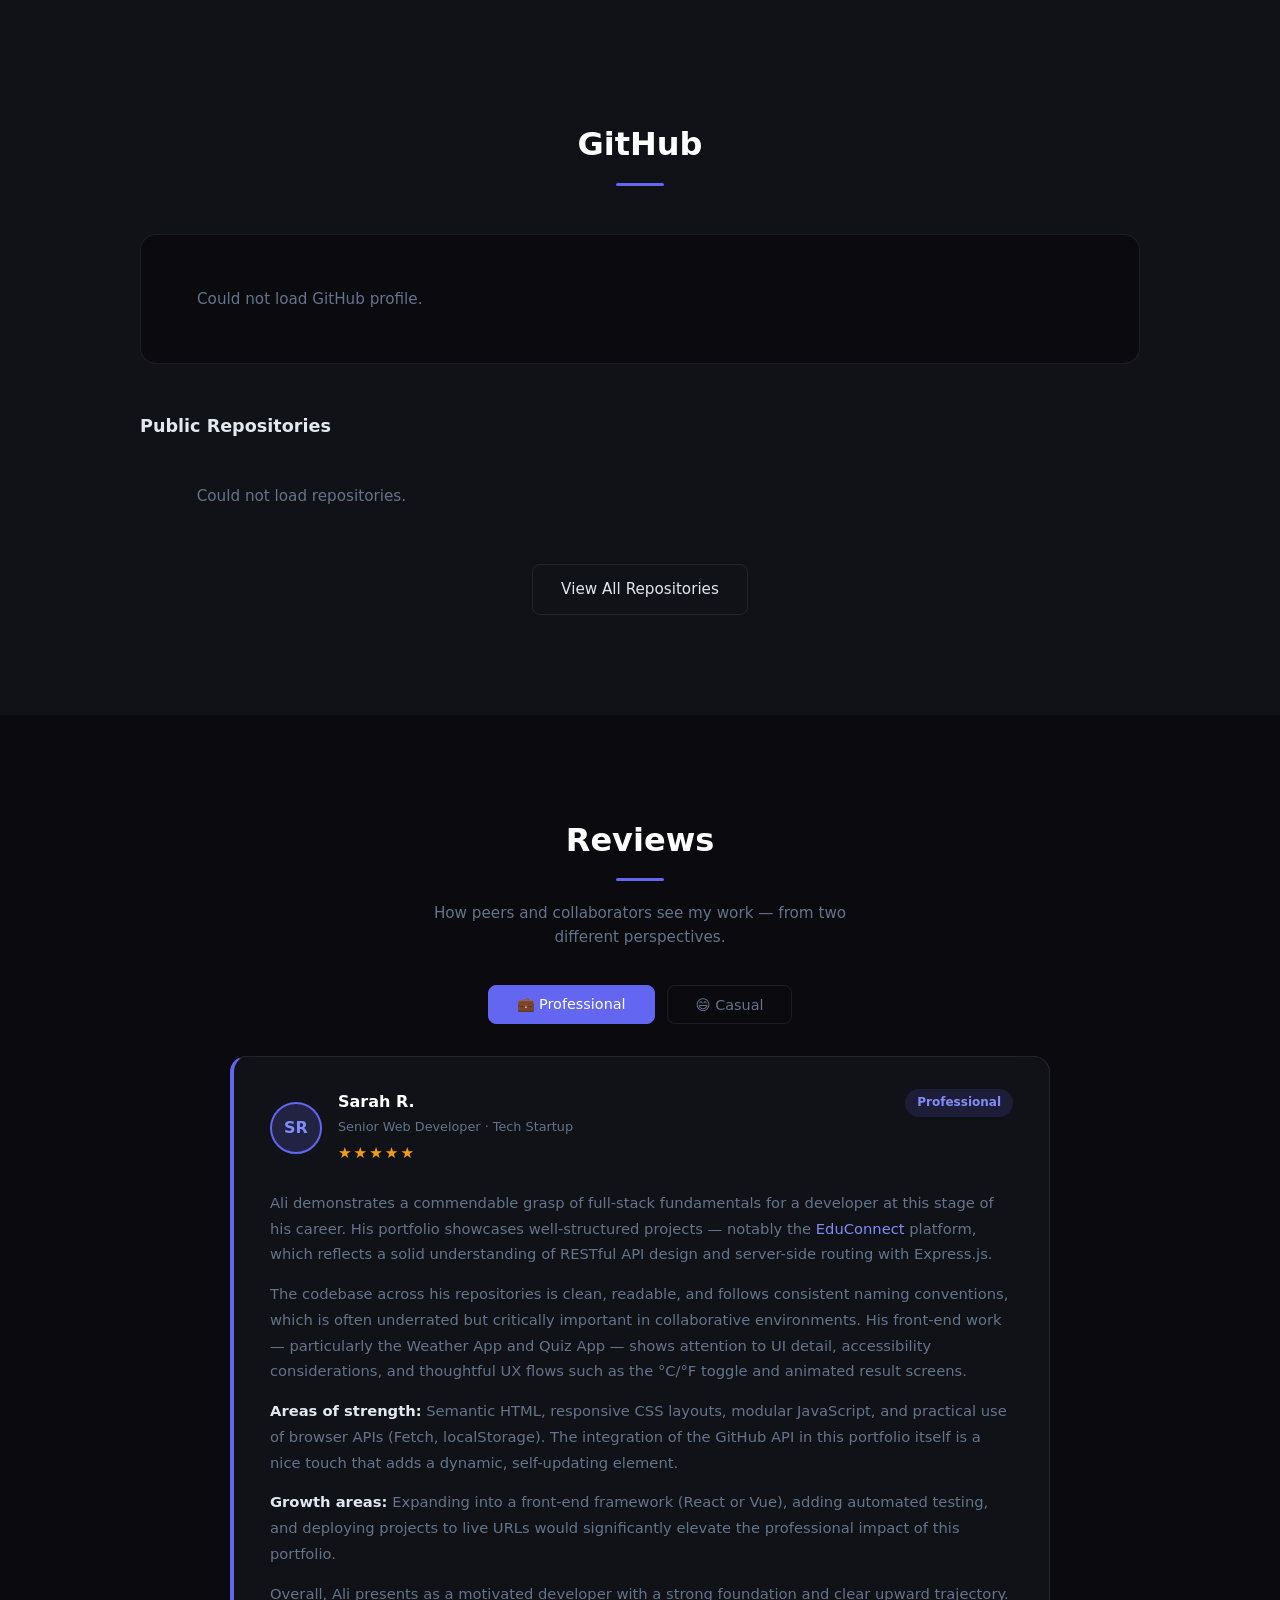
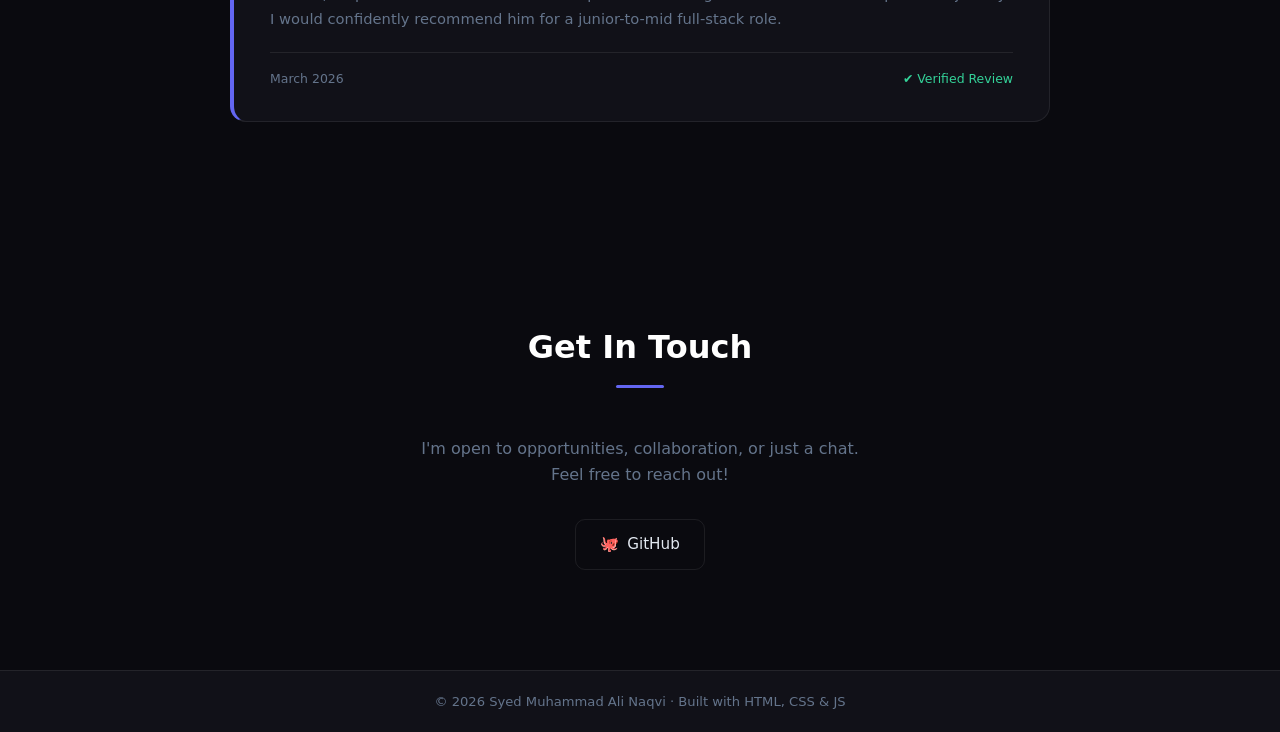
==== commit 5d12a016: "Merge 587e90aa80804996d20a790b433c87afaddaa2e0 into a8713fd14ff30529e33c9fd5f7362af029d2b6b6" ====
--- a/index.html
+++ b/index.html
@@ -17,6 +17,8 @@
         <li><a href="#about">About</a></li>
         <li><a href="#skills">Skills</a></li>
         <li><a href="#projects">Projects</a></li>
+        <li><a href="#github">GitHub</a></li>
+        <li><a href="#reviews">Reviews</a></li>
         <li><a href="#contact">Contact</a></li>
       </ul>
       <button class="hamburger" id="hamburger">&#9776;</button>
@@ -177,6 +179,94 @@
     </div>
   </section>
 
+  <!-- GITHUB -->
+  <section id="github">
+    <div class="section-inner">
+      <h2 class="section-title">GitHub</h2>
+
+      <!-- Profile card -->
+      <div id="gh-profile" class="gh-profile-card">
+        <div class="gh-loading">Loading profile…</div>
+      </div>
+
+      <!-- Repos grid -->
+      <h3 class="gh-repos-title">Public Repositories</h3>
+      <div id="gh-repos" class="gh-repos-grid">
+        <div class="gh-loading">Loading repositories…</div>
+      </div>
+
+      <div class="gh-view-all">
+        <a href="https://github.com/AliShah1029384756?tab=repositories" target="_blank" rel="noopener noreferrer" class="btn-outline">View All Repositories</a>
+      </div>
+    </div>
+  </section>
+
+  <!-- REVIEWS -->
+  <section id="reviews">
+    <div class="section-inner">
+      <h2 class="section-title">Reviews</h2>
+      <p class="reviews-subtext">How peers and collaborators see my work — from two different perspectives.</p>
+
+      <div class="reviews-toggle">
+        <button class="review-tab active" data-target="review-professional">💼 Professional</button>
+        <button class="review-tab" data-target="review-casual">😄 Casual</button>
+      </div>
+
+      <!-- Professional Review -->
+      <div id="review-professional" class="review-panel active">
+        <div class="review-card review-card--professional">
+          <div class="review-header">
+            <div class="review-avatar review-avatar--pro">SR</div>
+            <div class="review-meta">
+              <strong>Sarah R.</strong>
+              <span class="review-role">Senior Web Developer · Tech Startup</span>
+              <div class="review-stars">★★★★★</div>
+            </div>
+            <span class="review-badge">Professional</span>
+          </div>
+          <blockquote class="review-body">
+            <p>Ali demonstrates a commendable grasp of full-stack fundamentals for a developer at this stage of his career. His portfolio showcases well-structured projects — notably the <em>EduConnect</em> platform, which reflects a solid understanding of RESTful API design and server-side routing with Express.js.</p>
+            <p>The codebase across his repositories is clean, readable, and follows consistent naming conventions, which is often underrated but critically important in collaborative environments. His front-end work — particularly the Weather App and Quiz App — shows attention to UI detail, accessibility considerations, and thoughtful UX flows such as the °C/°F toggle and animated result screens.</p>
+            <p><strong>Areas of strength:</strong> Semantic HTML, responsive CSS layouts, modular JavaScript, and practical use of browser APIs (Fetch, localStorage). The integration of the GitHub API in this portfolio itself is a nice touch that adds a dynamic, self-updating element.</p>
+            <p><strong>Growth areas:</strong> Expanding into a front-end framework (React or Vue), adding automated testing, and deploying projects to live URLs would significantly elevate the professional impact of this portfolio.</p>
+            <p>Overall, Ali presents as a motivated developer with a strong foundation and clear upward trajectory. I would confidently recommend him for a junior-to-mid full-stack role.</p>
+          </blockquote>
+          <div class="review-footer">
+            <span class="review-date">March 2026</span>
+            <span class="review-verified">✔ Verified Review</span>
+          </div>
+        </div>
+      </div>
+
+      <!-- Casual Review -->
+      <div id="review-casual" class="review-panel">
+        <div class="review-card review-card--casual">
+          <div class="review-header">
+            <div class="review-avatar review-avatar--casual">ZK</div>
+            <div class="review-meta">
+              <strong>Zain K.</strong>
+              <span class="review-role">Fellow Dev &amp; Friend</span>
+              <div class="review-stars">★★★★★</div>
+            </div>
+            <span class="review-badge review-badge--casual">Casual</span>
+          </div>
+          <blockquote class="review-body">
+            <p>Okay bro, I've gone through Ali's stuff and honestly? It's pretty sick 🔥. Like, the portfolio itself looks slick — dark theme, smooth scrolling, the little spinning avatar ring thing? Genuinely cool.</p>
+            <p>I messed around with the Calculator and it just works — keyboard shortcuts and everything, feels like a real app. The Todo app is clean too, not just some bare-bones thing; it actually saves your tasks so you don't lose everything on refresh. Smart.</p>
+            <p>The Weather App pulling live data is impressive for someone who's still learning — API stuff can be a pain but he made it look easy. And the GitHub section that loads his actual repos automatically? That's not beginner stuff, that takes real thinking.</p>
+            <p>If I'm being real, I'd love to see a live demo link on each project card so you don't have to clone stuff to try it. And maybe throw in a dark/light mode toggle just for fun — but that's being picky.</p>
+            <p>Honestly Ali's going places 🚀. Solid work for where he's at, and you can tell he actually cares about the details. Would 100% work with him on a project.</p>
+          </blockquote>
+          <div class="review-footer">
+            <span class="review-date">March 2026</span>
+            <span class="review-verified">👍 Friend Review</span>
+          </div>
+        </div>
+      </div>
+
+    </div>
+  </section>
+
   <!-- CONTACT -->
   <section id="contact">
     <div class="section-inner contact-inner">
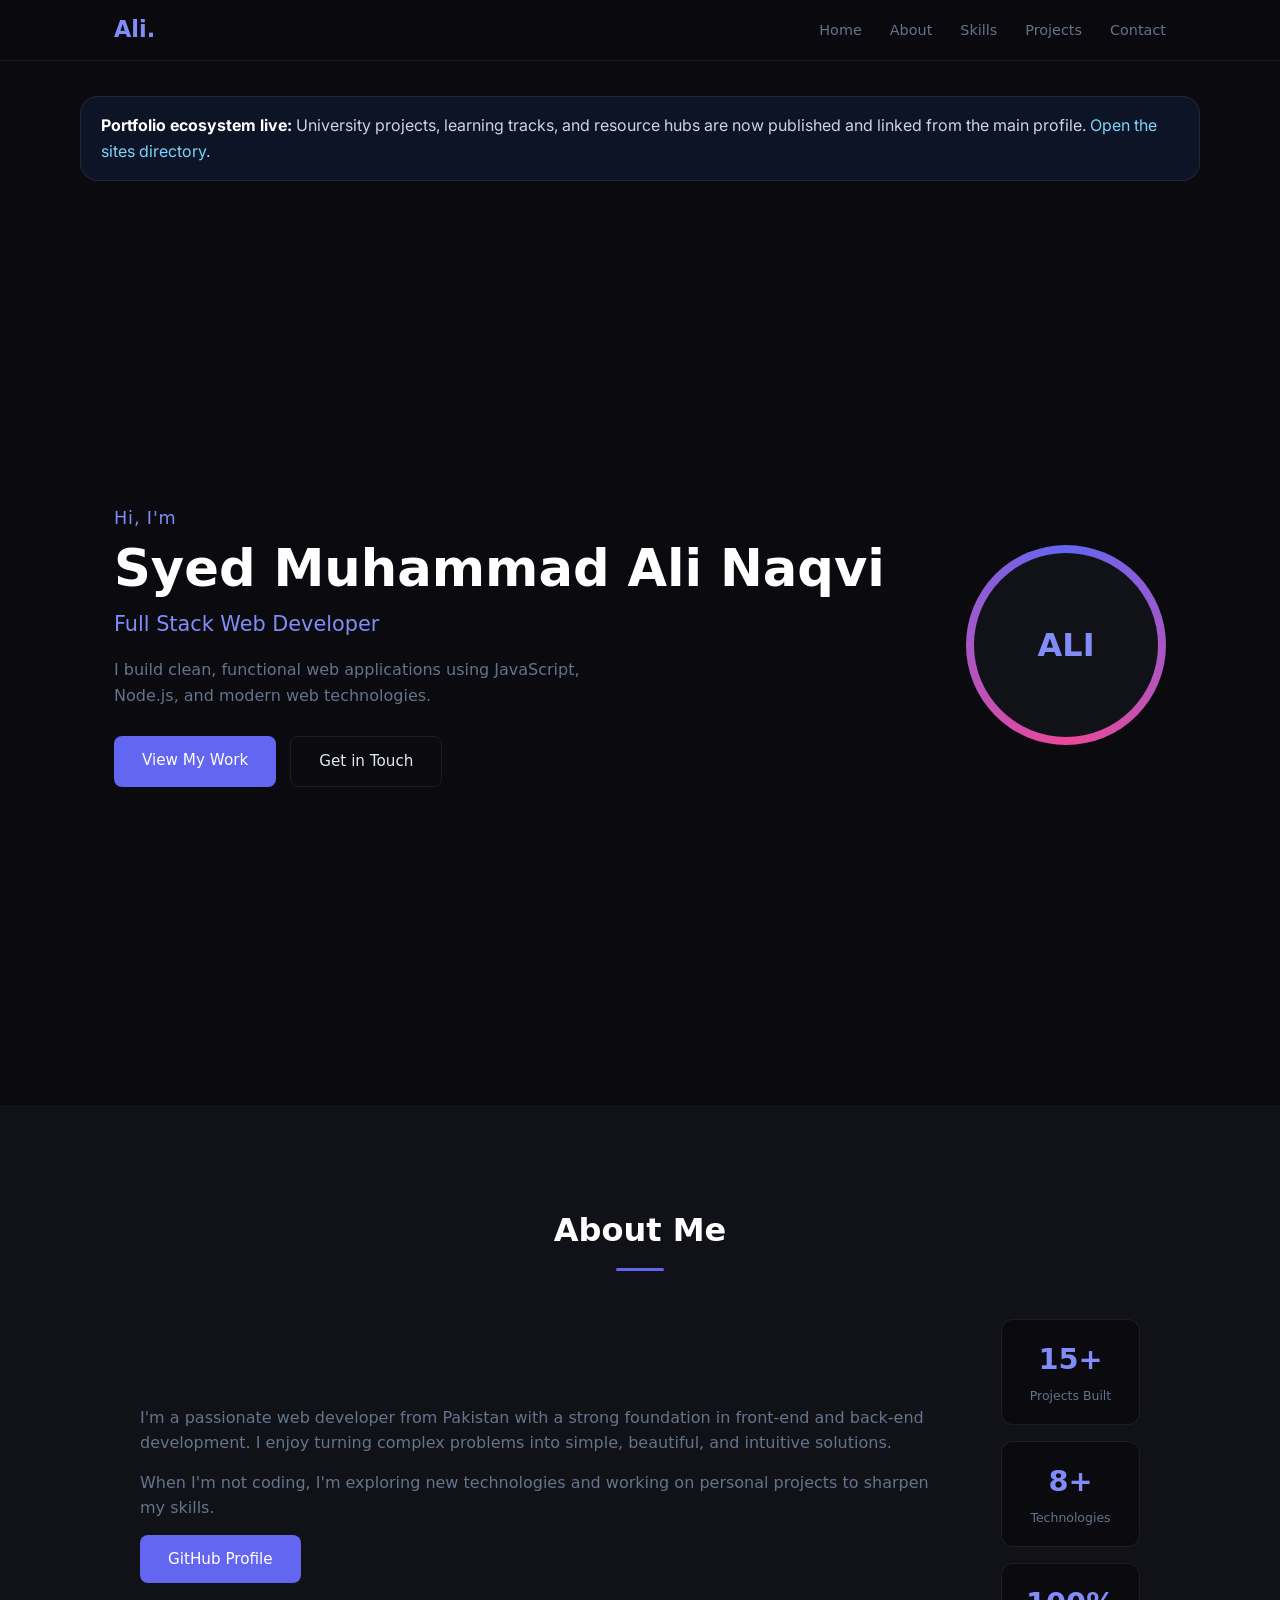
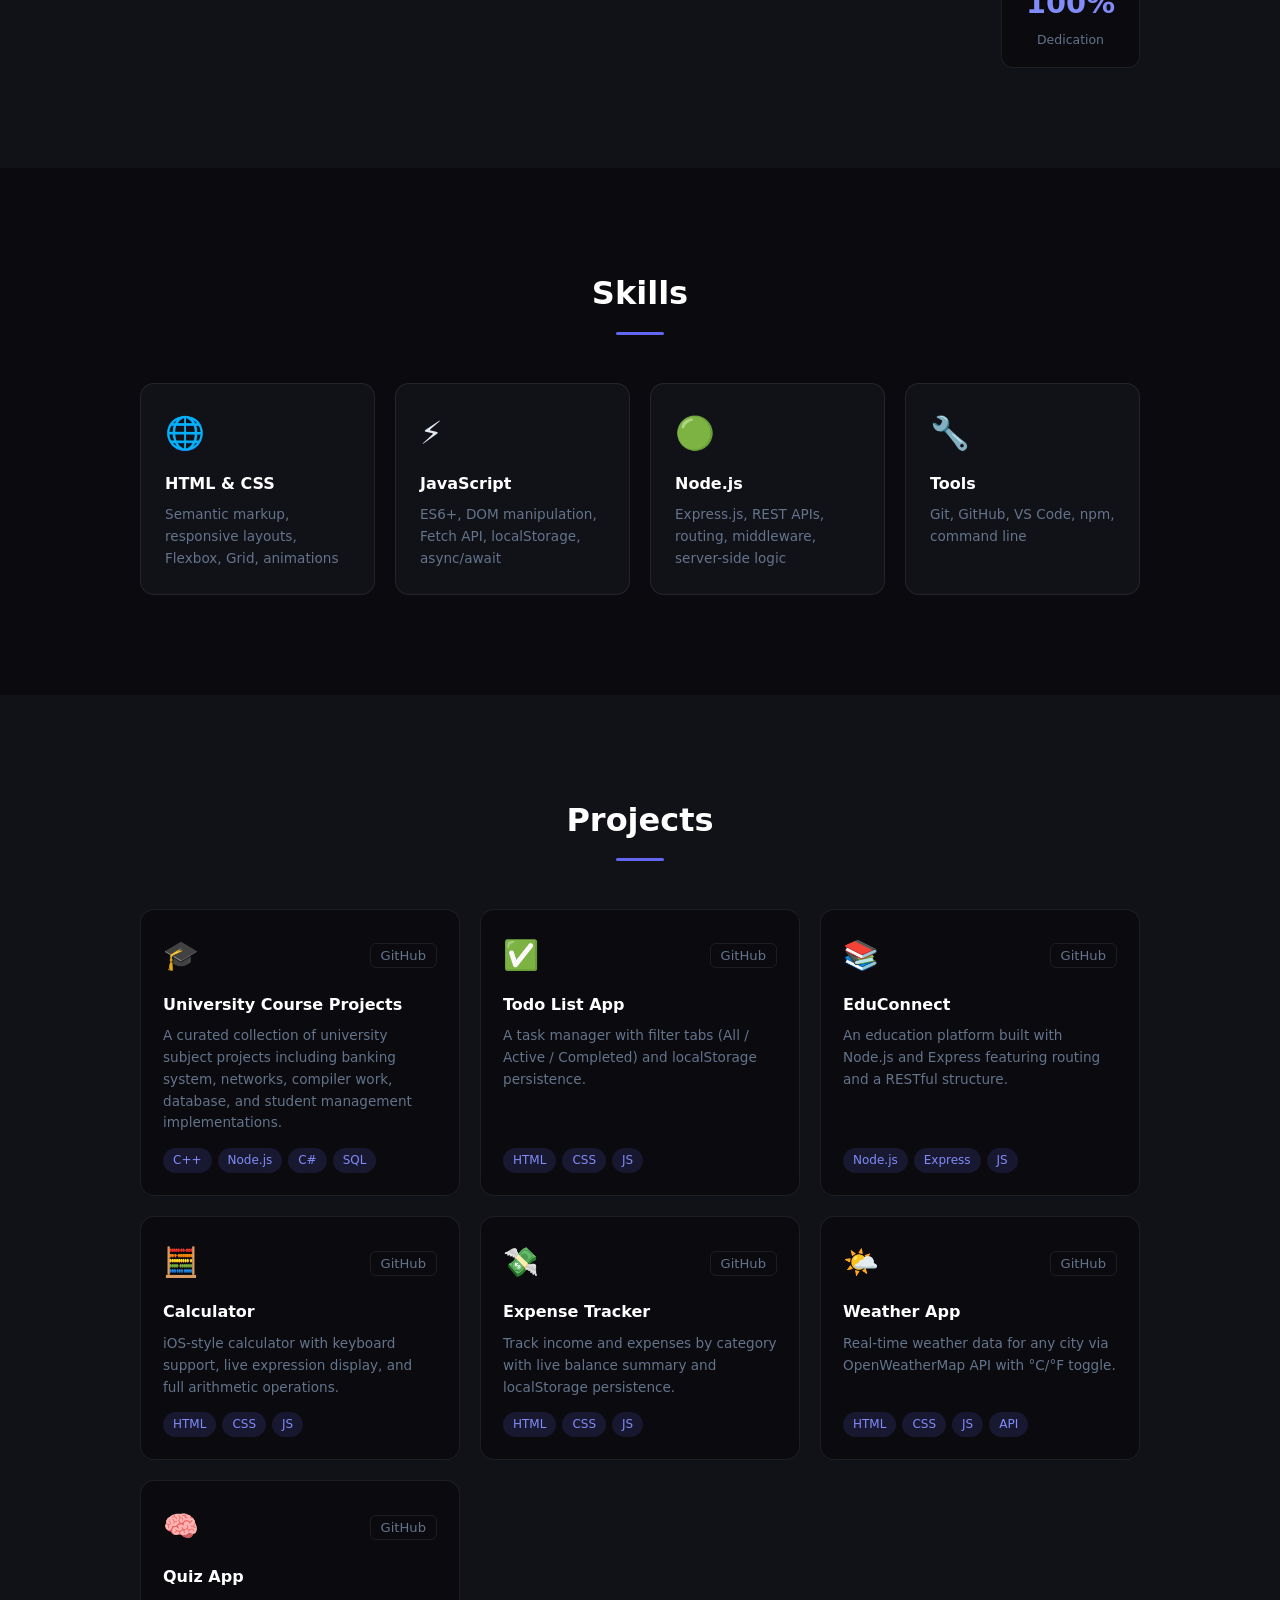
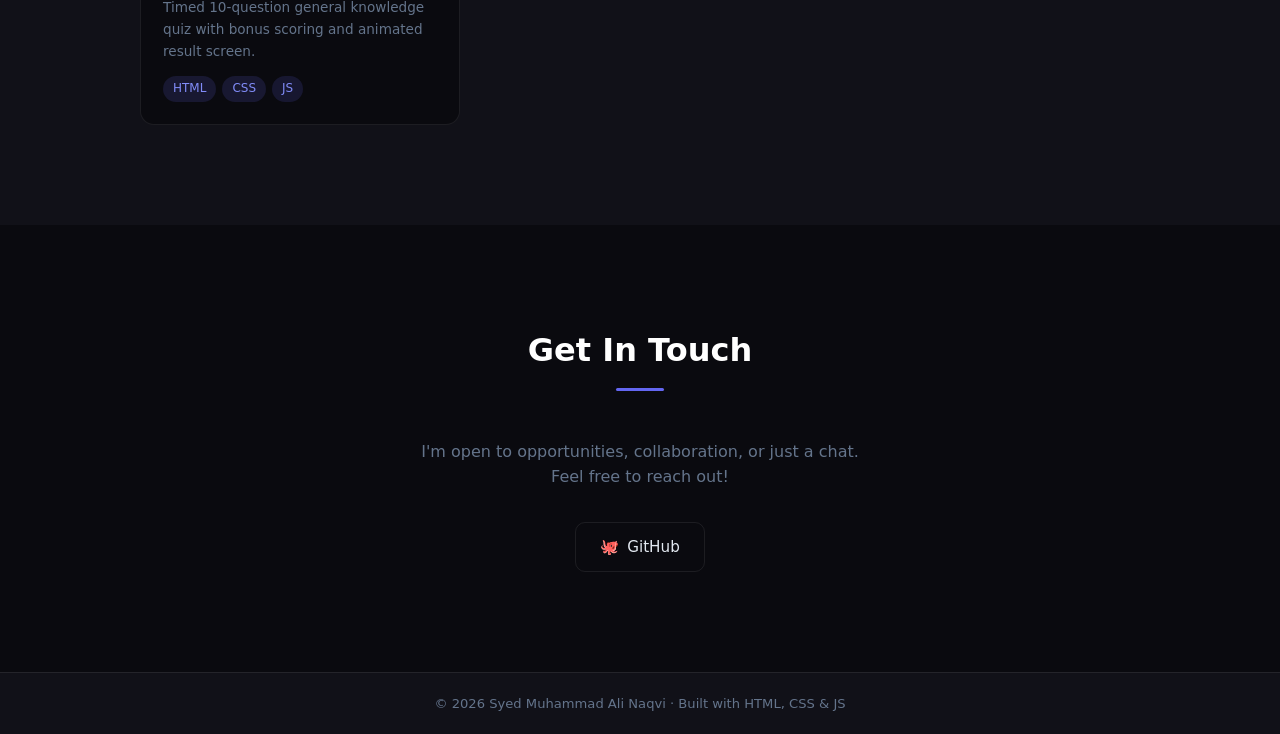
==== commit 623a1110: "Polish landing page and update project discovery" ====
--- a/index.html
+++ b/index.html
@@ -4,7 +4,24 @@
   <meta charset="UTF-8" />
   <meta name="viewport" content="width=device-width, initial-scale=1.0"/>
   <title>Ali Naqvi | Portfolio</title>
+  <meta name="description" content="A personal portfolio featuring projects, skills, and contact paths, now aligned with the larger portfolio ecosystem.">
+  <link rel="preconnect" href="https://fonts.googleapis.com">
+  <link href="https://fonts.googleapis.com/css2?family=Syne:wght@600;700;800&family=Inter:wght@400;500;600&display=swap" rel="stylesheet">
   <link rel="stylesheet" href="style.css" />
+  <style>
+    .site-banner {
+      margin: 96px auto 24px;
+      max-width: 1120px;
+      padding: 1rem 1.25rem;
+      border-radius: 18px;
+      background: rgba(15,23,42,0.84);
+      border: 1px solid rgba(255,255,255,0.08);
+      color: #cbd5e1;
+      font-family: 'Inter', sans-serif;
+    }
+    .site-banner strong { color: #fff; }
+    .site-banner a { color: #7dd3fc; text-decoration: none; }
+  </style>
 </head>
 <body>
 
@@ -17,13 +34,16 @@
         <li><a href="#about">About</a></li>
         <li><a href="#skills">Skills</a></li>
         <li><a href="#projects">Projects</a></li>
-        <li><a href="#github">GitHub</a></li>
-        <li><a href="#reviews">Reviews</a></li>
         <li><a href="#contact">Contact</a></li>
       </ul>
       <button class="hamburger" id="hamburger">&#9776;</button>
     </div>
   </nav>
+
+  <div class="site-banner">
+    <strong>Portfolio ecosystem live:</strong> University projects, learning tracks, and resource hubs are now published and linked from the main profile.
+    <a href="https://alishah1029384756.github.io/AliShah1029384756/sites.html">Open the sites directory</a>.
+  </div>
 
   <!-- HERO -->
   <section id="hero">
@@ -179,94 +199,6 @@
     </div>
   </section>
 
-  <!-- GITHUB -->
-  <section id="github">
-    <div class="section-inner">
-      <h2 class="section-title">GitHub</h2>
-
-      <!-- Profile card -->
-      <div id="gh-profile" class="gh-profile-card">
-        <div class="gh-loading">Loading profile…</div>
-      </div>
-
-      <!-- Repos grid -->
-      <h3 class="gh-repos-title">Public Repositories</h3>
-      <div id="gh-repos" class="gh-repos-grid">
-        <div class="gh-loading">Loading repositories…</div>
-      </div>
-
-      <div class="gh-view-all">
-        <a href="https://github.com/AliShah1029384756?tab=repositories" target="_blank" rel="noopener noreferrer" class="btn-outline">View All Repositories</a>
-      </div>
-    </div>
-  </section>
-
-  <!-- REVIEWS -->
-  <section id="reviews">
-    <div class="section-inner">
-      <h2 class="section-title">Reviews</h2>
-      <p class="reviews-subtext">How peers and collaborators see my work — from two different perspectives.</p>
-
-      <div class="reviews-toggle">
-        <button class="review-tab active" data-target="review-professional">💼 Professional</button>
-        <button class="review-tab" data-target="review-casual">😄 Casual</button>
-      </div>
-
-      <!-- Professional Review -->
-      <div id="review-professional" class="review-panel active">
-        <div class="review-card review-card--professional">
-          <div class="review-header">
-            <div class="review-avatar review-avatar--pro">SR</div>
-            <div class="review-meta">
-              <strong>Sarah R.</strong>
-              <span class="review-role">Senior Web Developer · Tech Startup</span>
-              <div class="review-stars">★★★★★</div>
-            </div>
-            <span class="review-badge">Professional</span>
-          </div>
-          <blockquote class="review-body">
-            <p>Ali demonstrates a commendable grasp of full-stack fundamentals for a developer at this stage of his career. His portfolio showcases well-structured projects — notably the <em>EduConnect</em> platform, which reflects a solid understanding of RESTful API design and server-side routing with Express.js.</p>
-            <p>The codebase across his repositories is clean, readable, and follows consistent naming conventions, which is often underrated but critically important in collaborative environments. His front-end work — particularly the Weather App and Quiz App — shows attention to UI detail, accessibility considerations, and thoughtful UX flows such as the °C/°F toggle and animated result screens.</p>
-            <p><strong>Areas of strength:</strong> Semantic HTML, responsive CSS layouts, modular JavaScript, and practical use of browser APIs (Fetch, localStorage). The integration of the GitHub API in this portfolio itself is a nice touch that adds a dynamic, self-updating element.</p>
-            <p><strong>Growth areas:</strong> Expanding into a front-end framework (React or Vue), adding automated testing, and deploying projects to live URLs would significantly elevate the professional impact of this portfolio.</p>
-            <p>Overall, Ali presents as a motivated developer with a strong foundation and clear upward trajectory. I would confidently recommend him for a junior-to-mid full-stack role.</p>
-          </blockquote>
-          <div class="review-footer">
-            <span class="review-date">March 2026</span>
-            <span class="review-verified">✔ Verified Review</span>
-          </div>
-        </div>
-      </div>
-
-      <!-- Casual Review -->
-      <div id="review-casual" class="review-panel">
-        <div class="review-card review-card--casual">
-          <div class="review-header">
-            <div class="review-avatar review-avatar--casual">ZK</div>
-            <div class="review-meta">
-              <strong>Zain K.</strong>
-              <span class="review-role">Fellow Dev &amp; Friend</span>
-              <div class="review-stars">★★★★★</div>
-            </div>
-            <span class="review-badge review-badge--casual">Casual</span>
-          </div>
-          <blockquote class="review-body">
-            <p>Okay bro, I've gone through Ali's stuff and honestly? It's pretty sick 🔥. Like, the portfolio itself looks slick — dark theme, smooth scrolling, the little spinning avatar ring thing? Genuinely cool.</p>
-            <p>I messed around with the Calculator and it just works — keyboard shortcuts and everything, feels like a real app. The Todo app is clean too, not just some bare-bones thing; it actually saves your tasks so you don't lose everything on refresh. Smart.</p>
-            <p>The Weather App pulling live data is impressive for someone who's still learning — API stuff can be a pain but he made it look easy. And the GitHub section that loads his actual repos automatically? That's not beginner stuff, that takes real thinking.</p>
-            <p>If I'm being real, I'd love to see a live demo link on each project card so you don't have to clone stuff to try it. And maybe throw in a dark/light mode toggle just for fun — but that's being picky.</p>
-            <p>Honestly Ali's going places 🚀. Solid work for where he's at, and you can tell he actually cares about the details. Would 100% work with him on a project.</p>
-          </blockquote>
-          <div class="review-footer">
-            <span class="review-date">March 2026</span>
-            <span class="review-verified">👍 Friend Review</span>
-          </div>
-        </div>
-      </div>
-
-    </div>
-  </section>
-
   <!-- CONTACT -->
   <section id="contact">
     <div class="section-inner contact-inner">
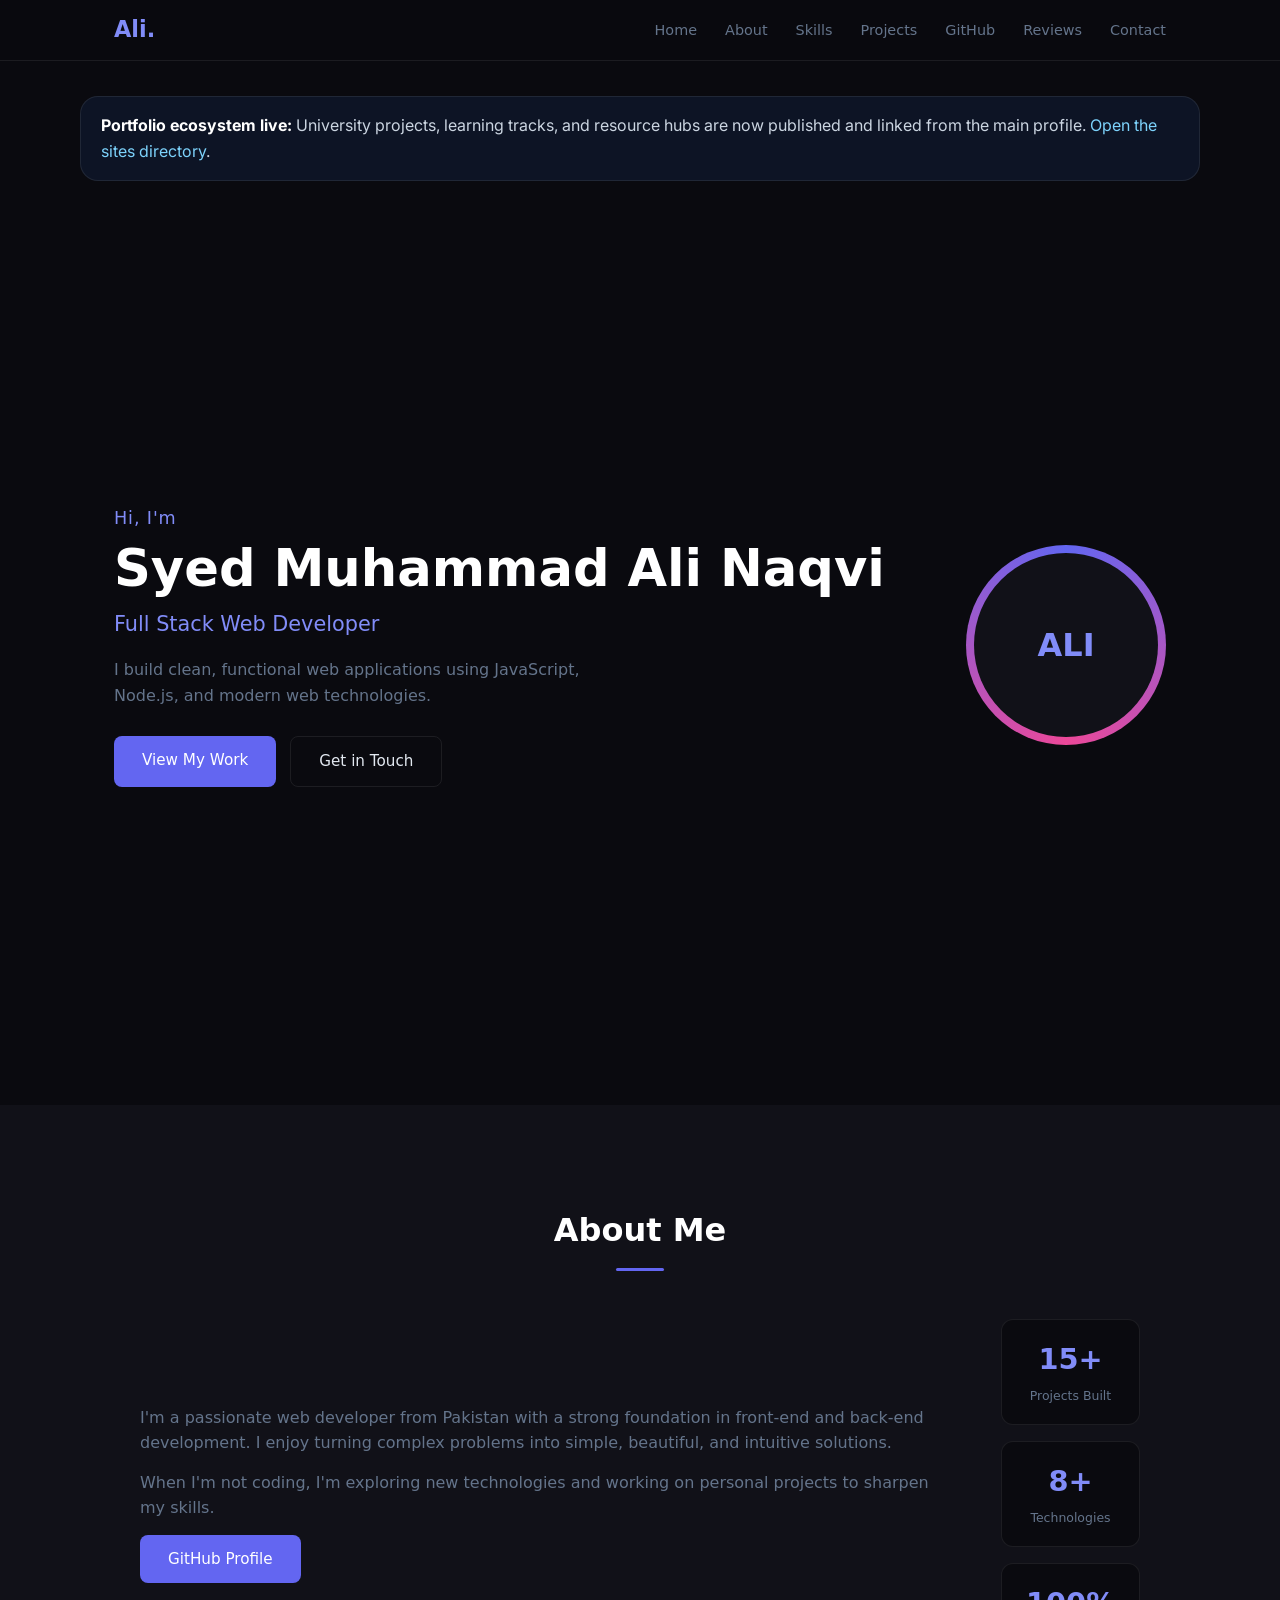
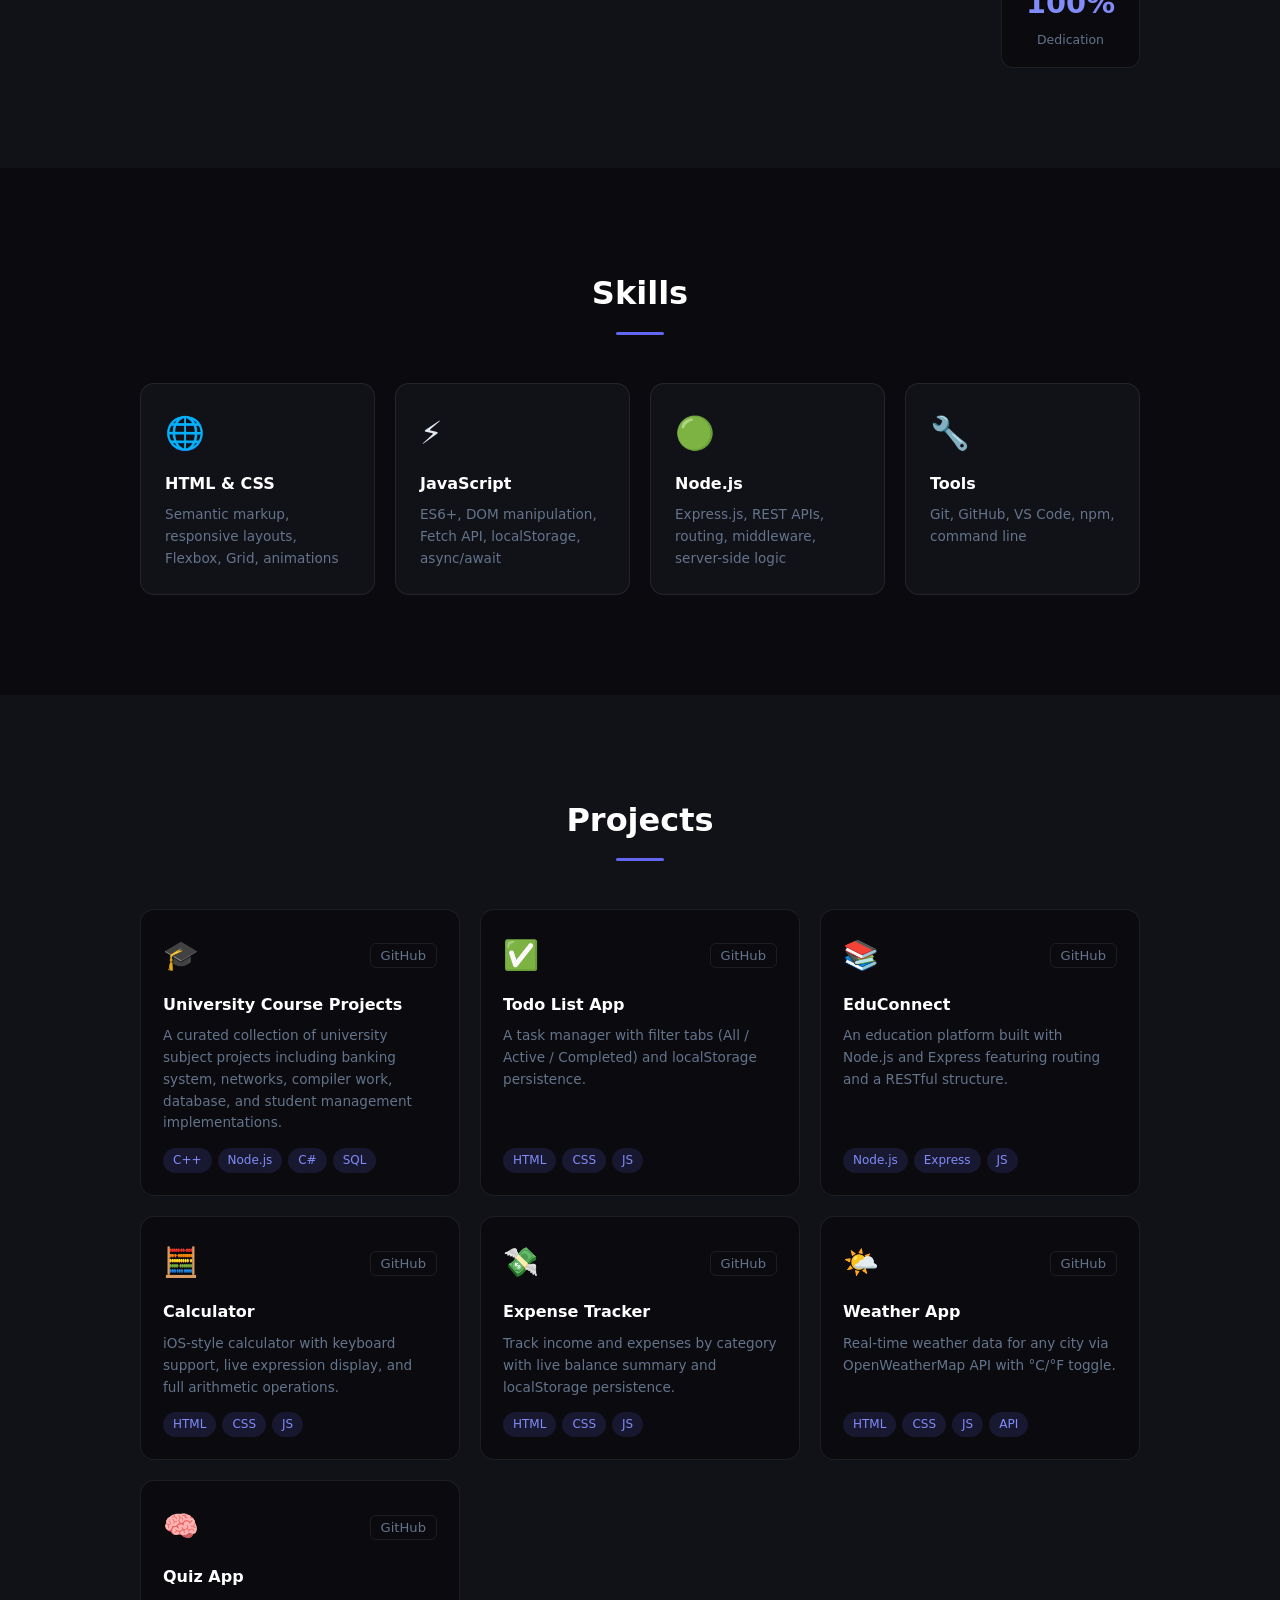
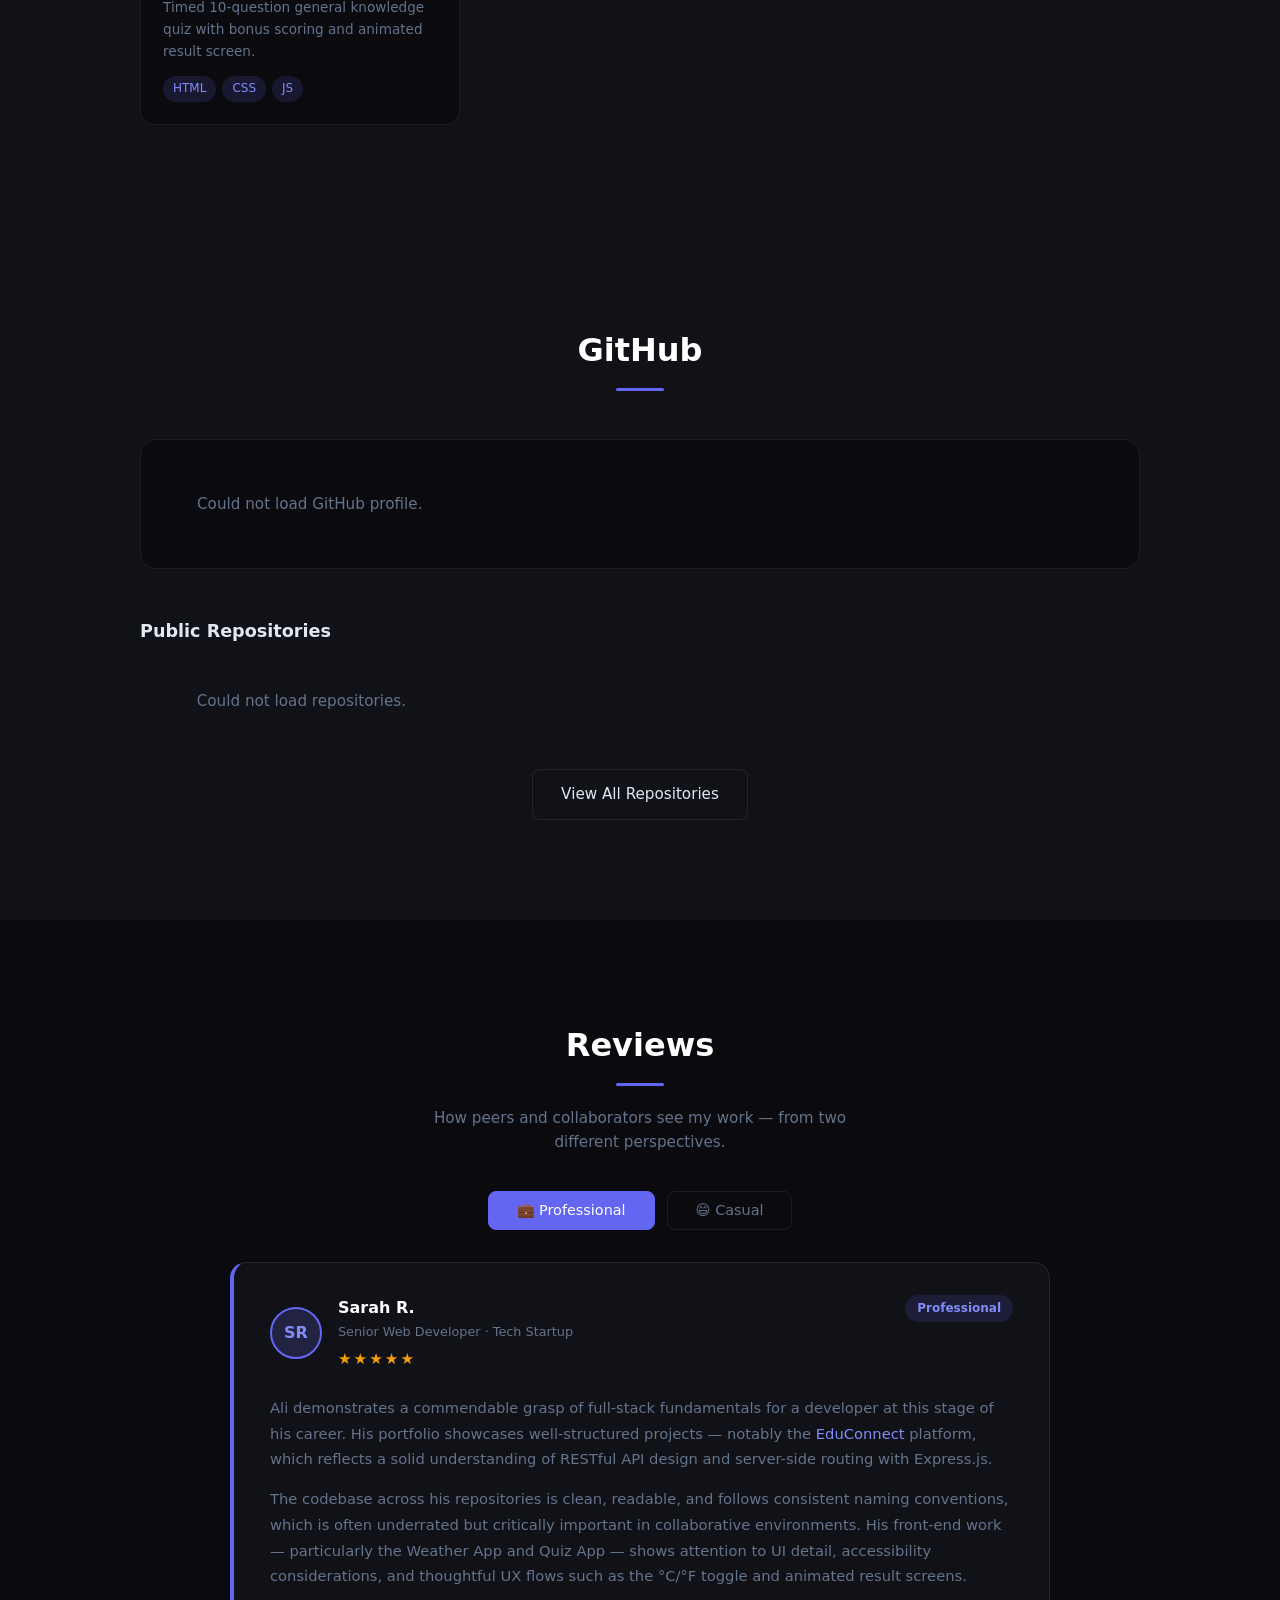
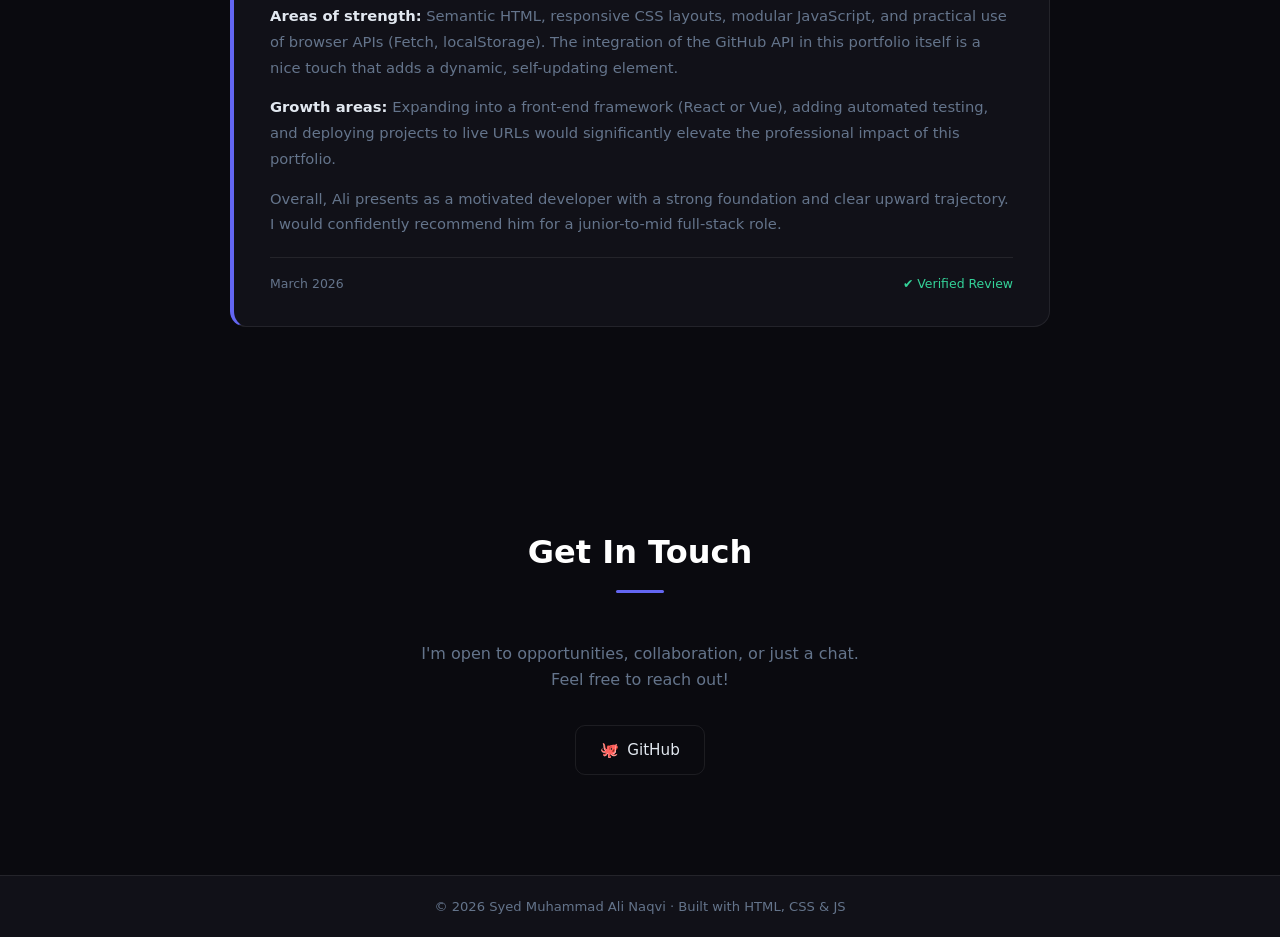
==== commit e60f18fb: "Merge 587e90aa80804996d20a790b433c87afaddaa2e0 into 623a11105af380e3b86005e3bf95d04f504af099" ====
--- a/index.html
+++ b/index.html
@@ -34,6 +34,8 @@
         <li><a href="#about">About</a></li>
         <li><a href="#skills">Skills</a></li>
         <li><a href="#projects">Projects</a></li>
+        <li><a href="#github">GitHub</a></li>
+        <li><a href="#reviews">Reviews</a></li>
         <li><a href="#contact">Contact</a></li>
       </ul>
       <button class="hamburger" id="hamburger">&#9776;</button>
@@ -199,6 +201,94 @@
     </div>
   </section>
 
+  <!-- GITHUB -->
+  <section id="github">
+    <div class="section-inner">
+      <h2 class="section-title">GitHub</h2>
+
+      <!-- Profile card -->
+      <div id="gh-profile" class="gh-profile-card">
+        <div class="gh-loading">Loading profile…</div>
+      </div>
+
+      <!-- Repos grid -->
+      <h3 class="gh-repos-title">Public Repositories</h3>
+      <div id="gh-repos" class="gh-repos-grid">
+        <div class="gh-loading">Loading repositories…</div>
+      </div>
+
+      <div class="gh-view-all">
+        <a href="https://github.com/AliShah1029384756?tab=repositories" target="_blank" rel="noopener noreferrer" class="btn-outline">View All Repositories</a>
+      </div>
+    </div>
+  </section>
+
+  <!-- REVIEWS -->
+  <section id="reviews">
+    <div class="section-inner">
+      <h2 class="section-title">Reviews</h2>
+      <p class="reviews-subtext">How peers and collaborators see my work — from two different perspectives.</p>
+
+      <div class="reviews-toggle">
+        <button class="review-tab active" data-target="review-professional">💼 Professional</button>
+        <button class="review-tab" data-target="review-casual">😄 Casual</button>
+      </div>
+
+      <!-- Professional Review -->
+      <div id="review-professional" class="review-panel active">
+        <div class="review-card review-card--professional">
+          <div class="review-header">
+            <div class="review-avatar review-avatar--pro">SR</div>
+            <div class="review-meta">
+              <strong>Sarah R.</strong>
+              <span class="review-role">Senior Web Developer · Tech Startup</span>
+              <div class="review-stars">★★★★★</div>
+            </div>
+            <span class="review-badge">Professional</span>
+          </div>
+          <blockquote class="review-body">
+            <p>Ali demonstrates a commendable grasp of full-stack fundamentals for a developer at this stage of his career. His portfolio showcases well-structured projects — notably the <em>EduConnect</em> platform, which reflects a solid understanding of RESTful API design and server-side routing with Express.js.</p>
+            <p>The codebase across his repositories is clean, readable, and follows consistent naming conventions, which is often underrated but critically important in collaborative environments. His front-end work — particularly the Weather App and Quiz App — shows attention to UI detail, accessibility considerations, and thoughtful UX flows such as the °C/°F toggle and animated result screens.</p>
+            <p><strong>Areas of strength:</strong> Semantic HTML, responsive CSS layouts, modular JavaScript, and practical use of browser APIs (Fetch, localStorage). The integration of the GitHub API in this portfolio itself is a nice touch that adds a dynamic, self-updating element.</p>
+            <p><strong>Growth areas:</strong> Expanding into a front-end framework (React or Vue), adding automated testing, and deploying projects to live URLs would significantly elevate the professional impact of this portfolio.</p>
+            <p>Overall, Ali presents as a motivated developer with a strong foundation and clear upward trajectory. I would confidently recommend him for a junior-to-mid full-stack role.</p>
+          </blockquote>
+          <div class="review-footer">
+            <span class="review-date">March 2026</span>
+            <span class="review-verified">✔ Verified Review</span>
+          </div>
+        </div>
+      </div>
+
+      <!-- Casual Review -->
+      <div id="review-casual" class="review-panel">
+        <div class="review-card review-card--casual">
+          <div class="review-header">
+            <div class="review-avatar review-avatar--casual">ZK</div>
+            <div class="review-meta">
+              <strong>Zain K.</strong>
+              <span class="review-role">Fellow Dev &amp; Friend</span>
+              <div class="review-stars">★★★★★</div>
+            </div>
+            <span class="review-badge review-badge--casual">Casual</span>
+          </div>
+          <blockquote class="review-body">
+            <p>Okay bro, I've gone through Ali's stuff and honestly? It's pretty sick 🔥. Like, the portfolio itself looks slick — dark theme, smooth scrolling, the little spinning avatar ring thing? Genuinely cool.</p>
+            <p>I messed around with the Calculator and it just works — keyboard shortcuts and everything, feels like a real app. The Todo app is clean too, not just some bare-bones thing; it actually saves your tasks so you don't lose everything on refresh. Smart.</p>
+            <p>The Weather App pulling live data is impressive for someone who's still learning — API stuff can be a pain but he made it look easy. And the GitHub section that loads his actual repos automatically? That's not beginner stuff, that takes real thinking.</p>
+            <p>If I'm being real, I'd love to see a live demo link on each project card so you don't have to clone stuff to try it. And maybe throw in a dark/light mode toggle just for fun — but that's being picky.</p>
+            <p>Honestly Ali's going places 🚀. Solid work for where he's at, and you can tell he actually cares about the details. Would 100% work with him on a project.</p>
+          </blockquote>
+          <div class="review-footer">
+            <span class="review-date">March 2026</span>
+            <span class="review-verified">👍 Friend Review</span>
+          </div>
+        </div>
+      </div>
+
+    </div>
+  </section>
+
   <!-- CONTACT -->
   <section id="contact">
     <div class="section-inner contact-inner">
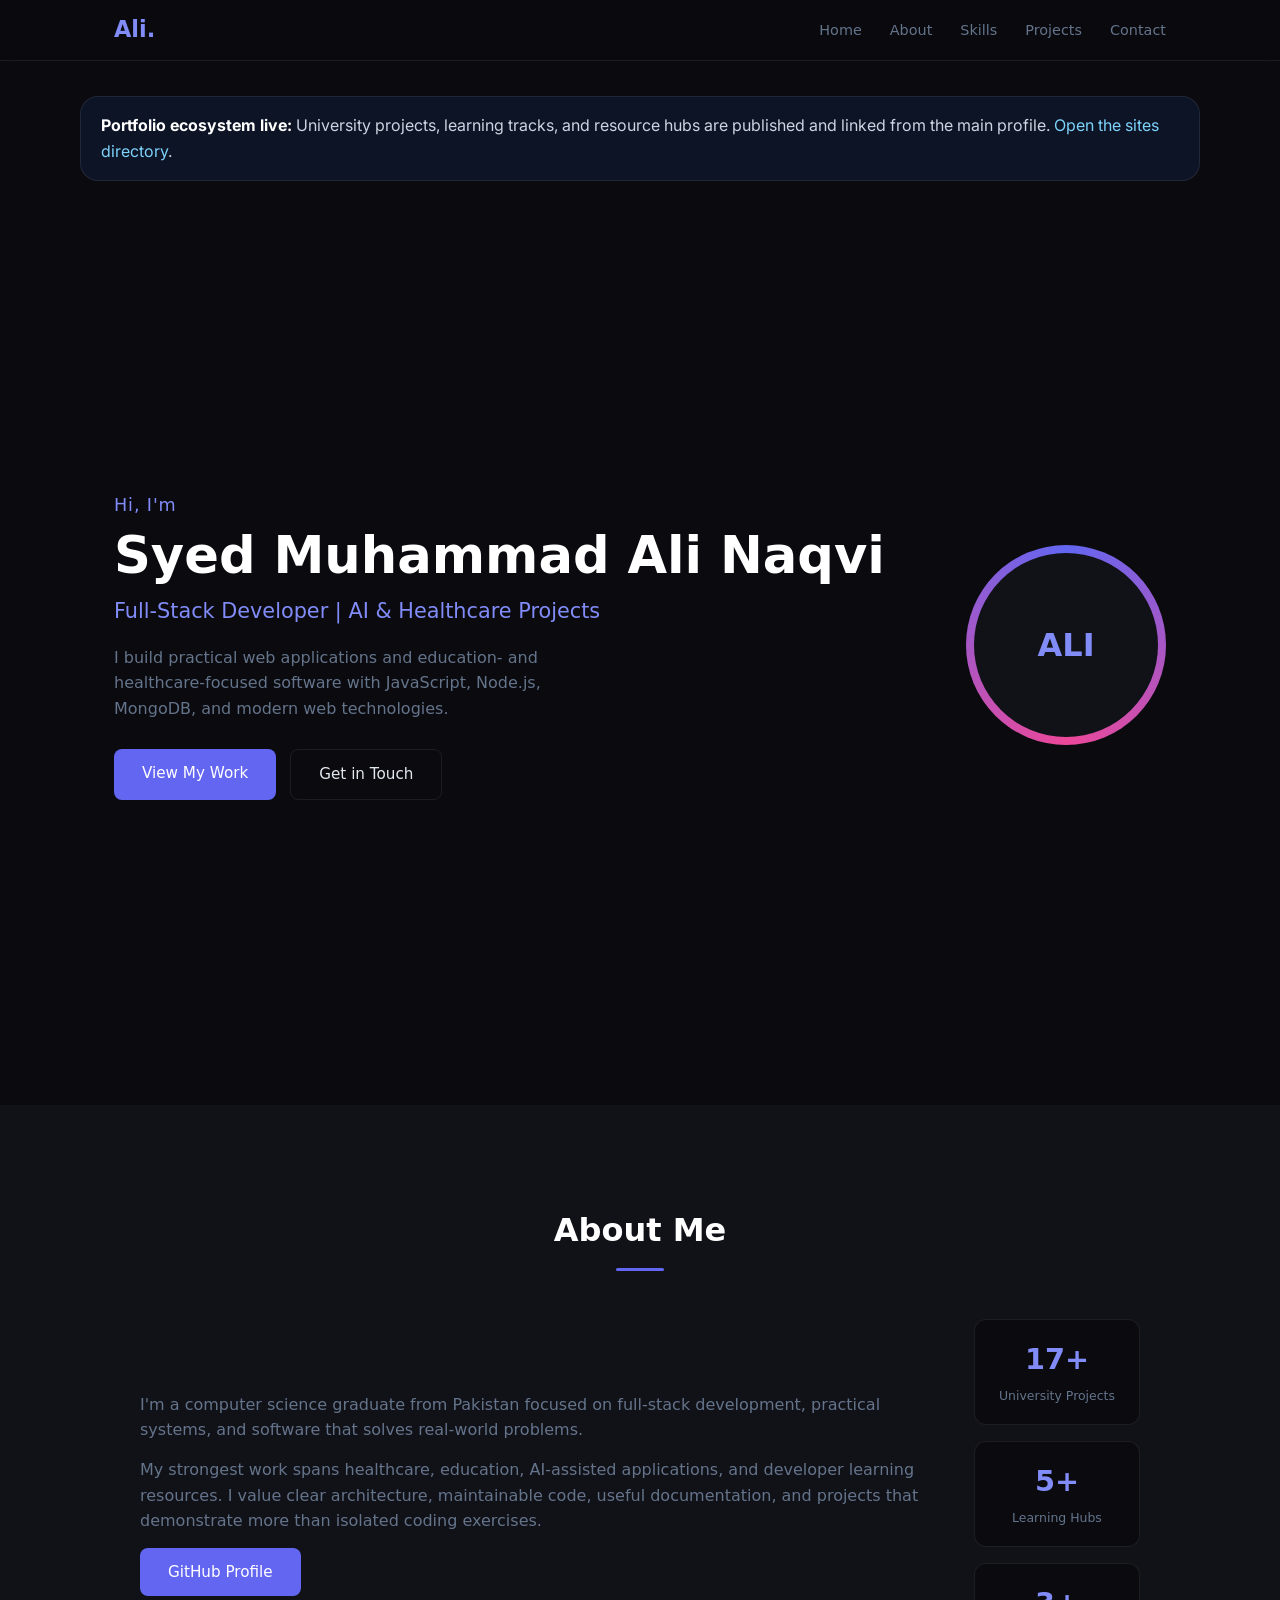
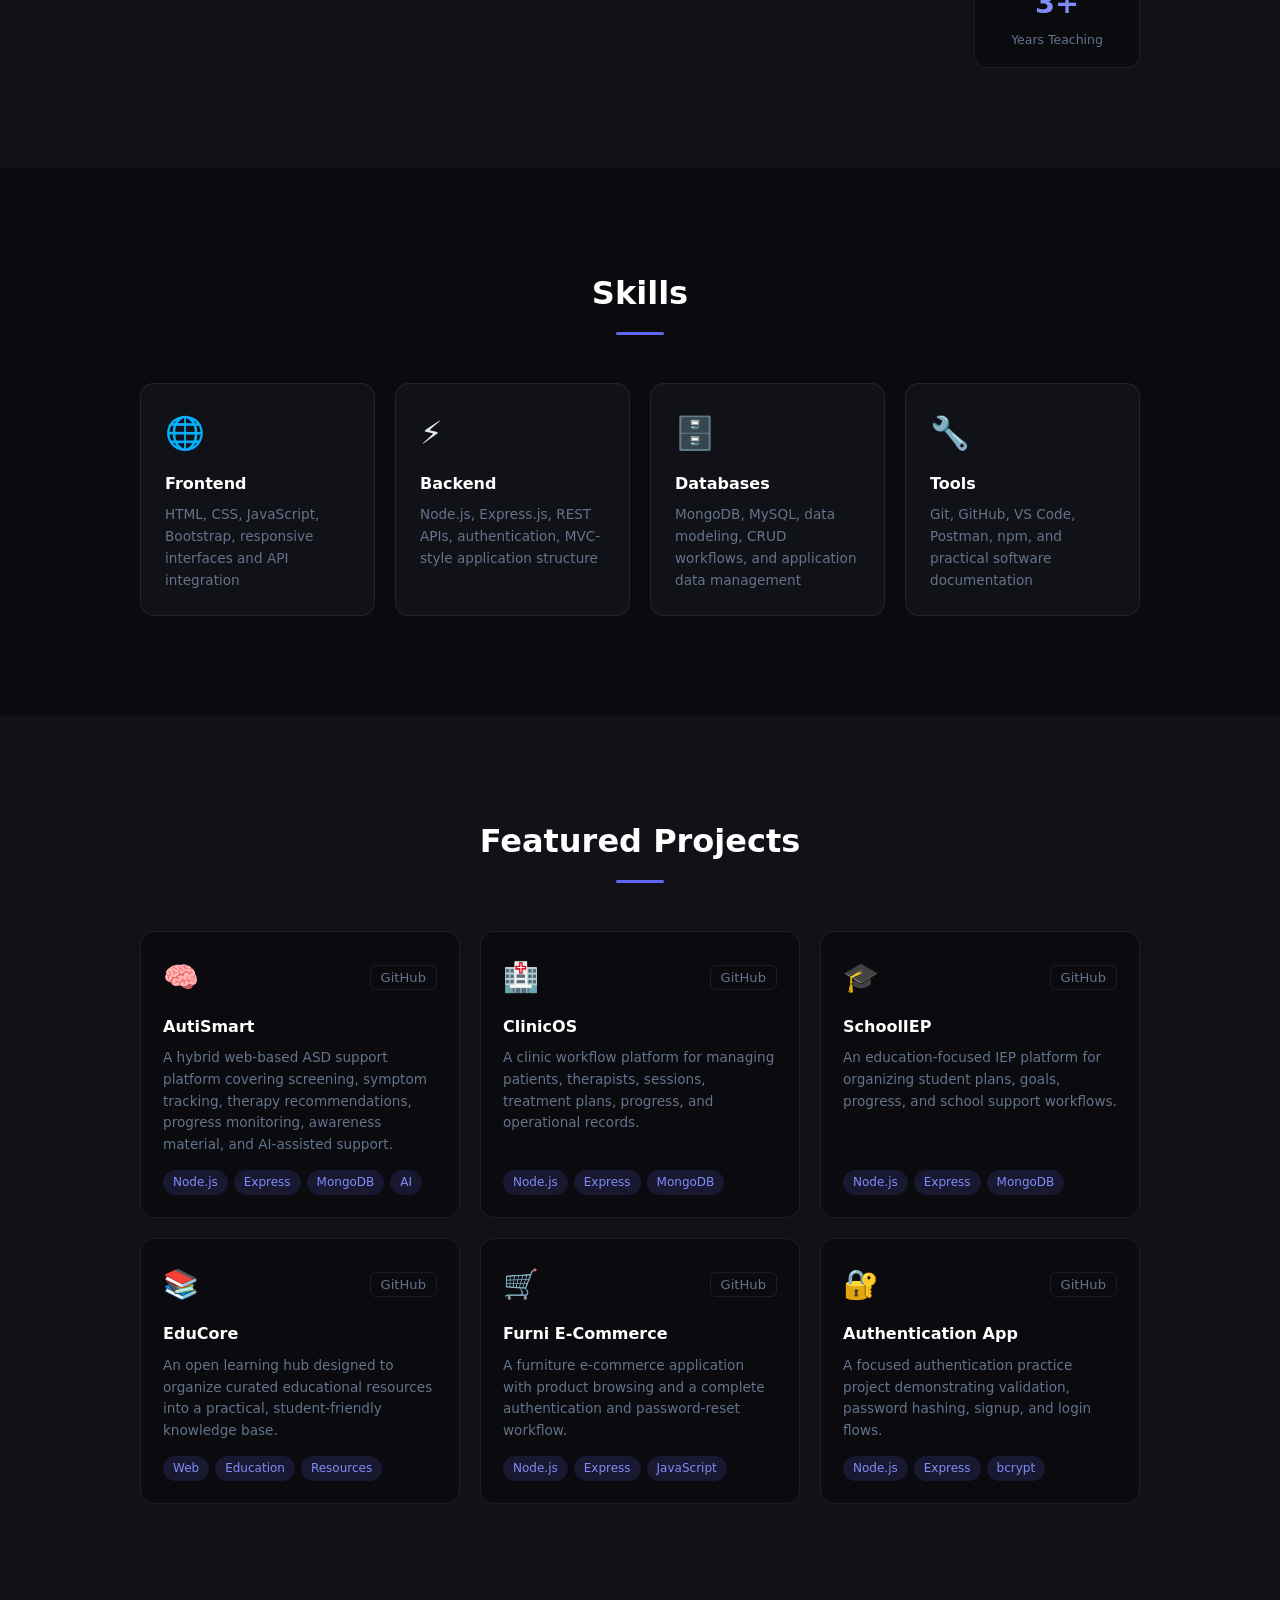
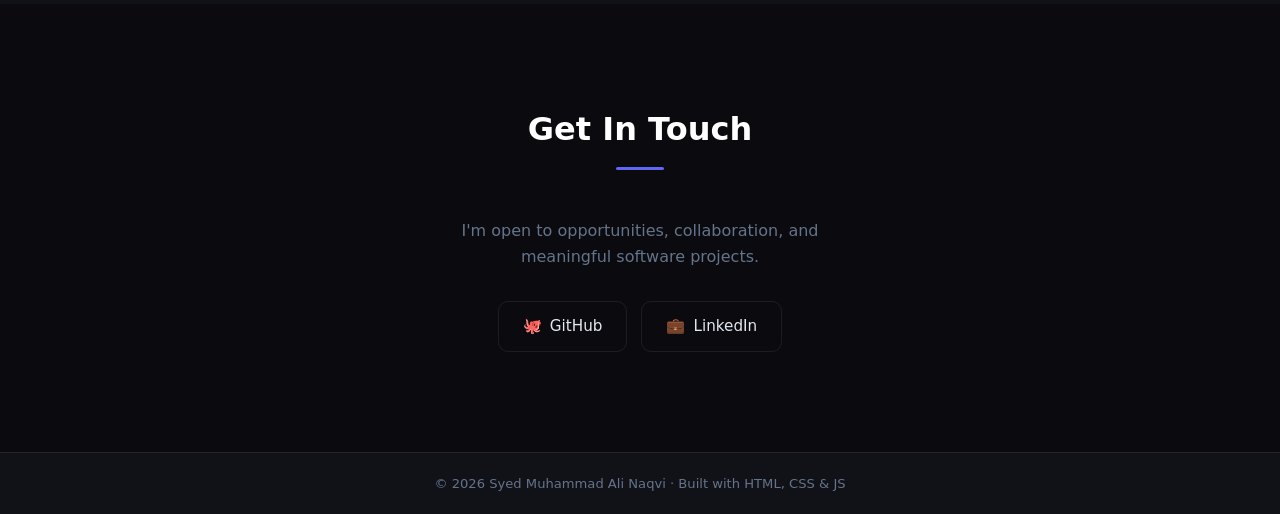
==== commit 59a02041: "feat: refresh portfolio homepage and featured projects" ====
--- a/index.html
+++ b/index.html
@@ -3,309 +3,64 @@
 <head>
   <meta charset="UTF-8" />
   <meta name="viewport" content="width=device-width, initial-scale=1.0"/>
-  <title>Ali Naqvi | Portfolio</title>
-  <meta name="description" content="A personal portfolio featuring projects, skills, and contact paths, now aligned with the larger portfolio ecosystem.">
+  <title>Syed Muhammad Ali Naqvi | Portfolio</title>
+  <meta name="description" content="Portfolio of Syed Muhammad Ali Naqvi — full-stack developer building education, healthcare, AI, and web applications.">
   <link rel="preconnect" href="https://fonts.googleapis.com">
   <link href="https://fonts.googleapis.com/css2?family=Syne:wght@600;700;800&family=Inter:wght@400;500;600&display=swap" rel="stylesheet">
   <link rel="stylesheet" href="style.css" />
   <style>
-    .site-banner {
-      margin: 96px auto 24px;
-      max-width: 1120px;
-      padding: 1rem 1.25rem;
-      border-radius: 18px;
-      background: rgba(15,23,42,0.84);
-      border: 1px solid rgba(255,255,255,0.08);
-      color: #cbd5e1;
-      font-family: 'Inter', sans-serif;
-    }
+    .site-banner { margin: 96px auto 24px; max-width: 1120px; padding: 1rem 1.25rem; border-radius: 18px; background: rgba(15,23,42,0.84); border: 1px solid rgba(255,255,255,0.08); color: #cbd5e1; font-family: 'Inter', sans-serif; }
     .site-banner strong { color: #fff; }
     .site-banner a { color: #7dd3fc; text-decoration: none; }
   </style>
 </head>
 <body>
-
-  <!-- NAV -->
   <nav id="navbar">
     <div class="nav-inner">
       <span class="logo">Ali.</span>
-      <ul class="nav-links">
-        <li><a href="#hero">Home</a></li>
-        <li><a href="#about">About</a></li>
-        <li><a href="#skills">Skills</a></li>
-        <li><a href="#projects">Projects</a></li>
-        <li><a href="#github">GitHub</a></li>
-        <li><a href="#reviews">Reviews</a></li>
-        <li><a href="#contact">Contact</a></li>
-      </ul>
-      <button class="hamburger" id="hamburger">&#9776;</button>
+      <ul class="nav-links"><li><a href="#hero">Home</a></li><li><a href="#about">About</a></li><li><a href="#skills">Skills</a></li><li><a href="#projects">Projects</a></li><li><a href="#contact">Contact</a></li></ul>
+      <button class="hamburger" id="hamburger" aria-label="Open navigation">&#9776;</button>
     </div>
   </nav>
 
-  <div class="site-banner">
-    <strong>Portfolio ecosystem live:</strong> University projects, learning tracks, and resource hubs are now published and linked from the main profile.
-    <a href="https://alishah1029384756.github.io/AliShah1029384756/sites.html">Open the sites directory</a>.
-  </div>
+  <div class="site-banner"><strong>Portfolio ecosystem live:</strong> University projects, learning tracks, and resource hubs are published and linked from the main profile. <a href="https://alishah1029384756.github.io/AliShah1029384756/sites.html">Open the sites directory</a>.</div>
 
-  <!-- HERO -->
   <section id="hero">
     <div class="hero-content">
       <p class="greeting">Hi, I'm</p>
       <h1>Syed Muhammad Ali Naqvi</h1>
-      <h2 class="tagline">Full Stack Web Developer</h2>
-      <p class="hero-desc">I build clean, functional web applications using JavaScript, Node.js, and modern web technologies.</p>
-      <div class="hero-btns">
-        <a href="#projects" class="btn-primary">View My Work</a>
-        <a href="#contact" class="btn-outline">Get in Touch</a>
-      </div>
+      <h2 class="tagline">Full-Stack Developer | AI & Healthcare Projects</h2>
+      <p class="hero-desc">I build practical web applications and education- and healthcare-focused software with JavaScript, Node.js, MongoDB, and modern web technologies.</p>
+      <div class="hero-btns"><a href="#projects" class="btn-primary">View My Work</a><a href="#contact" class="btn-outline">Get in Touch</a></div>
     </div>
-    <div class="hero-visual">
-      <div class="avatar-ring">
-        <div class="avatar-initials">ALI</div>
-      </div>
-    </div>
+    <div class="hero-visual"><div class="avatar-ring"><div class="avatar-initials">ALI</div></div></div>
   </section>
 
-  <!-- ABOUT -->
-  <section id="about">
-    <div class="section-inner">
-      <h2 class="section-title">About Me</h2>
-      <div class="about-grid">
-        <div class="about-text">
-          <p>I'm a passionate web developer from Pakistan with a strong foundation in front-end and back-end development. I enjoy turning complex problems into simple, beautiful, and intuitive solutions.</p>
-          <p>When I'm not coding, I'm exploring new technologies and working on personal projects to sharpen my skills.</p>
-          <a href="https://github.com/AliShah1029384756" target="_blank" rel="noopener noreferrer" class="btn-primary">GitHub Profile</a>
-        </div>
-        <div class="about-stats">
-          <div class="stat-box"><span>15+</span><small>Projects Built</small></div>
-          <div class="stat-box"><span>8+</span><small>Technologies</small></div>
-          <div class="stat-box"><span>100%</span><small>Dedication</small></div>
-        </div>
-      </div>
-    </div>
-  </section>
+  <section id="about"><div class="section-inner"><h2 class="section-title">About Me</h2><div class="about-grid"><div class="about-text">
+    <p>I'm a computer science graduate from Pakistan focused on full-stack development, practical systems, and software that solves real-world problems.</p>
+    <p>My strongest work spans healthcare, education, AI-assisted applications, and developer learning resources. I value clear architecture, maintainable code, useful documentation, and projects that demonstrate more than isolated coding exercises.</p>
+    <a href="https://github.com/AliShah1029384756" target="_blank" rel="noopener noreferrer" class="btn-primary">GitHub Profile</a>
+  </div><div class="about-stats"><div class="stat-box"><span>17+</span><small>University Projects</small></div><div class="stat-box"><span>5+</span><small>Learning Hubs</small></div><div class="stat-box"><span>3+</span><small>Years Teaching</small></div></div></div></div></section>
 
-  <!-- SKILLS -->
-  <section id="skills">
-    <div class="section-inner">
-      <h2 class="section-title">Skills</h2>
-      <div class="skills-grid">
-        <div class="skill-card">
-          <div class="skill-icon">🌐</div>
-          <h3>HTML & CSS</h3>
-          <p>Semantic markup, responsive layouts, Flexbox, Grid, animations</p>
-        </div>
-        <div class="skill-card">
-          <div class="skill-icon">⚡</div>
-          <h3>JavaScript</h3>
-          <p>ES6+, DOM manipulation, Fetch API, localStorage, async/await</p>
-        </div>
-        <div class="skill-card">
-          <div class="skill-icon">🟢</div>
-          <h3>Node.js</h3>
-          <p>Express.js, REST APIs, routing, middleware, server-side logic</p>
-        </div>
-        <div class="skill-card">
-          <div class="skill-icon">🔧</div>
-          <h3>Tools</h3>
-          <p>Git, GitHub, VS Code, npm, command line</p>
-        </div>
-      </div>
-    </div>
-  </section>
+  <section id="skills"><div class="section-inner"><h2 class="section-title">Skills</h2><div class="skills-grid">
+    <div class="skill-card"><div class="skill-icon">🌐</div><h3>Frontend</h3><p>HTML, CSS, JavaScript, Bootstrap, responsive interfaces and API integration</p></div>
+    <div class="skill-card"><div class="skill-icon">⚡</div><h3>Backend</h3><p>Node.js, Express.js, REST APIs, authentication, MVC-style application structure</p></div>
+    <div class="skill-card"><div class="skill-icon">🗄️</div><h3>Databases</h3><p>MongoDB, MySQL, data modeling, CRUD workflows, and application data management</p></div>
+    <div class="skill-card"><div class="skill-icon">🔧</div><h3>Tools</h3><p>Git, GitHub, VS Code, Postman, npm, and practical software documentation</p></div>
+  </div></div></section>
 
-  <!-- PROJECTS -->
-  <section id="projects">
-    <div class="section-inner">
-      <h2 class="section-title">Projects</h2>
-      <div class="projects-grid">
-        <div class="project-card">
-          <div class="project-top">
-            <span class="project-icon">🎓</span>
-            <div class="project-links">
-              <a href="https://github.com/AliShah1029384756/university-course-projects" target="_blank" rel="noopener noreferrer">GitHub</a>
-            </div>
-          </div>
-          <h3>University Course Projects</h3>
-          <p>A curated collection of university subject projects including banking system, networks, compiler work, database, and student management implementations.</p>
-          <div class="project-tags"><span>C++</span><span>Node.js</span><span>C#</span><span>SQL</span></div>
-        </div>
+  <section id="projects"><div class="section-inner"><h2 class="section-title">Featured Projects</h2><div class="projects-grid">
+    <div class="project-card"><div class="project-top"><span class="project-icon">🧠</span><div class="project-links"><a href="https://github.com/AliShah1029384756/Fyp-Autismart" target="_blank" rel="noopener noreferrer">GitHub</a></div></div><h3>AutiSmart</h3><p>A hybrid web-based ASD support platform covering screening, symptom tracking, therapy recommendations, progress monitoring, awareness material, and AI-assisted support.</p><div class="project-tags"><span>Node.js</span><span>Express</span><span>MongoDB</span><span>AI</span></div></div>
+    <div class="project-card"><div class="project-top"><span class="project-icon">🏥</span><div class="project-links"><a href="https://github.com/AliShah1029384756/ClinicOS" target="_blank" rel="noopener noreferrer">GitHub</a></div></div><h3>ClinicOS</h3><p>A clinic workflow platform for managing patients, therapists, sessions, treatment plans, progress, and operational records.</p><div class="project-tags"><span>Node.js</span><span>Express</span><span>MongoDB</span></div></div>
+    <div class="project-card"><div class="project-top"><span class="project-icon">🎓</span><div class="project-links"><a href="https://github.com/AliShah1029384756/SchoolIEP" target="_blank" rel="noopener noreferrer">GitHub</a></div></div><h3>SchoolIEP</h3><p>An education-focused IEP platform for organizing student plans, goals, progress, and school support workflows.</p><div class="project-tags"><span>Node.js</span><span>Express</span><span>MongoDB</span></div></div>
+    <div class="project-card"><div class="project-top"><span class="project-icon">📚</span><div class="project-links"><a href="https://github.com/AliShah1029384756/educore-open-learning-hub" target="_blank" rel="noopener noreferrer">GitHub</a></div></div><h3>EduCore</h3><p>An open learning hub designed to organize curated educational resources into a practical, student-friendly knowledge base.</p><div class="project-tags"><span>Web</span><span>Education</span><span>Resources</span></div></div>
+    <div class="project-card"><div class="project-top"><span class="project-icon">🛒</span><div class="project-links"><a href="https://github.com/AliShah1029384756/ecommerce-website" target="_blank" rel="noopener noreferrer">GitHub</a></div></div><h3>Furni E-Commerce</h3><p>A furniture e-commerce application with product browsing and a complete authentication and password-reset workflow.</p><div class="project-tags"><span>Node.js</span><span>Express</span><span>JavaScript</span></div></div>
+    <div class="project-card"><div class="project-top"><span class="project-icon">🔐</span><div class="project-links"><a href="https://github.com/AliShah1029384756/auth-app" target="_blank" rel="noopener noreferrer">GitHub</a></div></div><h3>Authentication App</h3><p>A focused authentication practice project demonstrating validation, password hashing, signup, and login flows.</p><div class="project-tags"><span>Node.js</span><span>Express</span><span>bcrypt</span></div></div>
+  </div></div></section>
 
-        <div class="project-card">
-          <div class="project-top">
-            <span class="project-icon">✅</span>
-            <div class="project-links">
-              <a href="https://github.com/AliShah1029384756/todo-app" target="_blank" rel="noopener noreferrer">GitHub</a>
-            </div>
-          </div>
-          <h3>Todo List App</h3>
-          <p>A task manager with filter tabs (All / Active / Completed) and localStorage persistence.</p>
-          <div class="project-tags"><span>HTML</span><span>CSS</span><span>JS</span></div>
-        </div>
-        <div class="project-card">
-          <div class="project-top">
-            <span class="project-icon">📚</span>
-            <div class="project-links">
-              <a href="https://github.com/AliShah1029384756/EduConnect" target="_blank" rel="noopener noreferrer">GitHub</a>
-            </div>
-          </div>
-          <h3>EduConnect</h3>
-          <p>An education platform built with Node.js and Express featuring routing and a RESTful structure.</p>
-          <div class="project-tags"><span>Node.js</span><span>Express</span><span>JS</span></div>
-        </div>
-        <div class="project-card">
-          <div class="project-top">
-            <span class="project-icon">🧮</span>
-            <div class="project-links">
-              <a href="https://github.com/AliShah1029384756/calculator" target="_blank" rel="noopener noreferrer">GitHub</a>
-            </div>
-          </div>
-          <h3>Calculator</h3>
-          <p>iOS-style calculator with keyboard support, live expression display, and full arithmetic operations.</p>
-          <div class="project-tags"><span>HTML</span><span>CSS</span><span>JS</span></div>
-        </div>
-        <div class="project-card">
-          <div class="project-top">
-            <span class="project-icon">💸</span>
-            <div class="project-links">
-              <a href="https://github.com/AliShah1029384756/expense-tracker" target="_blank" rel="noopener noreferrer">GitHub</a>
-            </div>
-          </div>
-          <h3>Expense Tracker</h3>
-          <p>Track income and expenses by category with live balance summary and localStorage persistence.</p>
-          <div class="project-tags"><span>HTML</span><span>CSS</span><span>JS</span></div>
-        </div>
-        <div class="project-card">
-          <div class="project-top">
-            <span class="project-icon">🌤️</span>
-            <div class="project-links">
-              <a href="https://github.com/AliShah1029384756/weather-app" target="_blank" rel="noopener noreferrer">GitHub</a>
-            </div>
-          </div>
-          <h3>Weather App</h3>
-          <p>Real-time weather data for any city via OpenWeatherMap API with °C/°F toggle.</p>
-          <div class="project-tags"><span>HTML</span><span>CSS</span><span>JS</span><span>API</span></div>
-        </div>
-        <div class="project-card">
-          <div class="project-top">
-            <span class="project-icon">🧠</span>
-            <div class="project-links">
-              <a href="https://github.com/AliShah1029384756/quiz-app" target="_blank" rel="noopener noreferrer">GitHub</a>
-            </div>
-          </div>
-          <h3>Quiz App</h3>
-          <p>Timed 10-question general knowledge quiz with bonus scoring and animated result screen.</p>
-          <div class="project-tags"><span>HTML</span><span>CSS</span><span>JS</span></div>
-        </div>
-      </div>
-    </div>
-  </section>
+  <section id="contact"><div class="section-inner contact-inner"><h2 class="section-title">Get In Touch</h2><p class="contact-subtext">I'm open to opportunities, collaboration, and meaningful software projects.</p><div class="contact-links"><a href="https://github.com/AliShah1029384756" target="_blank" rel="noopener noreferrer" class="contact-btn"><span>🐙</span> GitHub</a><a href="https://www.linkedin.com/in/syed-muhammad-ali-naqvi-1a9576331" target="_blank" rel="noopener noreferrer" class="contact-btn"><span>💼</span> LinkedIn</a></div></div></section>
 
-  <!-- GITHUB -->
-  <section id="github">
-    <div class="section-inner">
-      <h2 class="section-title">GitHub</h2>
-
-      <!-- Profile card -->
-      <div id="gh-profile" class="gh-profile-card">
-        <div class="gh-loading">Loading profile…</div>
-      </div>
-
-      <!-- Repos grid -->
-      <h3 class="gh-repos-title">Public Repositories</h3>
-      <div id="gh-repos" class="gh-repos-grid">
-        <div class="gh-loading">Loading repositories…</div>
-      </div>
-
-      <div class="gh-view-all">
-        <a href="https://github.com/AliShah1029384756?tab=repositories" target="_blank" rel="noopener noreferrer" class="btn-outline">View All Repositories</a>
-      </div>
-    </div>
-  </section>
-
-  <!-- REVIEWS -->
-  <section id="reviews">
-    <div class="section-inner">
-      <h2 class="section-title">Reviews</h2>
-      <p class="reviews-subtext">How peers and collaborators see my work — from two different perspectives.</p>
-
-      <div class="reviews-toggle">
-        <button class="review-tab active" data-target="review-professional">💼 Professional</button>
-        <button class="review-tab" data-target="review-casual">😄 Casual</button>
-      </div>
-
-      <!-- Professional Review -->
-      <div id="review-professional" class="review-panel active">
-        <div class="review-card review-card--professional">
-          <div class="review-header">
-            <div class="review-avatar review-avatar--pro">SR</div>
-            <div class="review-meta">
-              <strong>Sarah R.</strong>
-              <span class="review-role">Senior Web Developer · Tech Startup</span>
-              <div class="review-stars">★★★★★</div>
-            </div>
-            <span class="review-badge">Professional</span>
-          </div>
-          <blockquote class="review-body">
-            <p>Ali demonstrates a commendable grasp of full-stack fundamentals for a developer at this stage of his career. His portfolio showcases well-structured projects — notably the <em>EduConnect</em> platform, which reflects a solid understanding of RESTful API design and server-side routing with Express.js.</p>
-            <p>The codebase across his repositories is clean, readable, and follows consistent naming conventions, which is often underrated but critically important in collaborative environments. His front-end work — particularly the Weather App and Quiz App — shows attention to UI detail, accessibility considerations, and thoughtful UX flows such as the °C/°F toggle and animated result screens.</p>
-            <p><strong>Areas of strength:</strong> Semantic HTML, responsive CSS layouts, modular JavaScript, and practical use of browser APIs (Fetch, localStorage). The integration of the GitHub API in this portfolio itself is a nice touch that adds a dynamic, self-updating element.</p>
-            <p><strong>Growth areas:</strong> Expanding into a front-end framework (React or Vue), adding automated testing, and deploying projects to live URLs would significantly elevate the professional impact of this portfolio.</p>
-            <p>Overall, Ali presents as a motivated developer with a strong foundation and clear upward trajectory. I would confidently recommend him for a junior-to-mid full-stack role.</p>
-          </blockquote>
-          <div class="review-footer">
-            <span class="review-date">March 2026</span>
-            <span class="review-verified">✔ Verified Review</span>
-          </div>
-        </div>
-      </div>
-
-      <!-- Casual Review -->
-      <div id="review-casual" class="review-panel">
-        <div class="review-card review-card--casual">
-          <div class="review-header">
-            <div class="review-avatar review-avatar--casual">ZK</div>
-            <div class="review-meta">
-              <strong>Zain K.</strong>
-              <span class="review-role">Fellow Dev &amp; Friend</span>
-              <div class="review-stars">★★★★★</div>
-            </div>
-            <span class="review-badge review-badge--casual">Casual</span>
-          </div>
-          <blockquote class="review-body">
-            <p>Okay bro, I've gone through Ali's stuff and honestly? It's pretty sick 🔥. Like, the portfolio itself looks slick — dark theme, smooth scrolling, the little spinning avatar ring thing? Genuinely cool.</p>
-            <p>I messed around with the Calculator and it just works — keyboard shortcuts and everything, feels like a real app. The Todo app is clean too, not just some bare-bones thing; it actually saves your tasks so you don't lose everything on refresh. Smart.</p>
-            <p>The Weather App pulling live data is impressive for someone who's still learning — API stuff can be a pain but he made it look easy. And the GitHub section that loads his actual repos automatically? That's not beginner stuff, that takes real thinking.</p>
-            <p>If I'm being real, I'd love to see a live demo link on each project card so you don't have to clone stuff to try it. And maybe throw in a dark/light mode toggle just for fun — but that's being picky.</p>
-            <p>Honestly Ali's going places 🚀. Solid work for where he's at, and you can tell he actually cares about the details. Would 100% work with him on a project.</p>
-          </blockquote>
-          <div class="review-footer">
-            <span class="review-date">March 2026</span>
-            <span class="review-verified">👍 Friend Review</span>
-          </div>
-        </div>
-      </div>
-
-    </div>
-  </section>
-
-  <!-- CONTACT -->
-  <section id="contact">
-    <div class="section-inner contact-inner">
-      <h2 class="section-title">Get In Touch</h2>
-      <p class="contact-subtext">I'm open to opportunities, collaboration, or just a chat. Feel free to reach out!</p>
-      <div class="contact-links">
-        <a href="https://github.com/AliShah1029384756" target="_blank" rel="noopener noreferrer" class="contact-btn">
-          <span>🐙</span> GitHub
-        </a>
-      </div>
-    </div>
-  </section>
-
-  <footer>
-    <p>© 2026 Syed Muhammad Ali Naqvi · Built with HTML, CSS & JS</p>
-  </footer>
-
+  <footer><p>© 2026 Syed Muhammad Ali Naqvi · Built with HTML, CSS & JS</p></footer>
   <script src="app.js"></script>
 </body>
 </html>
